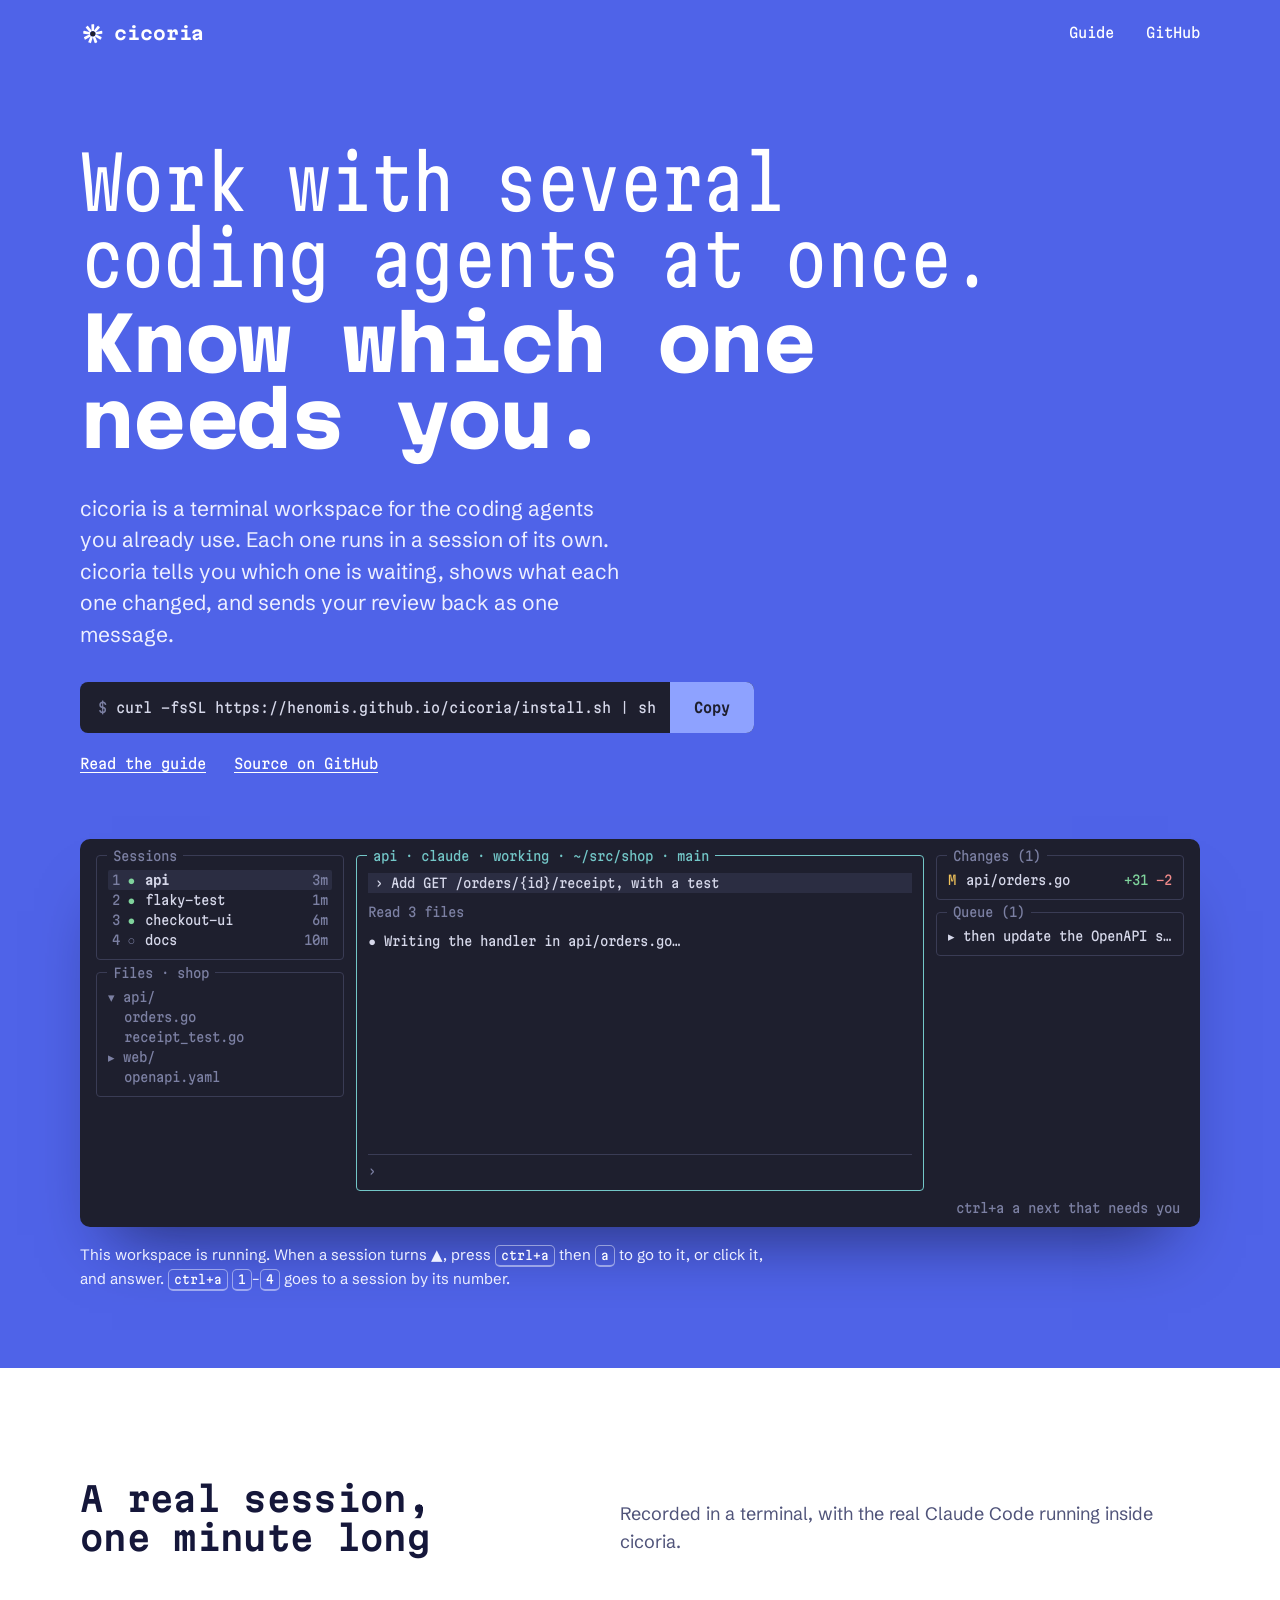
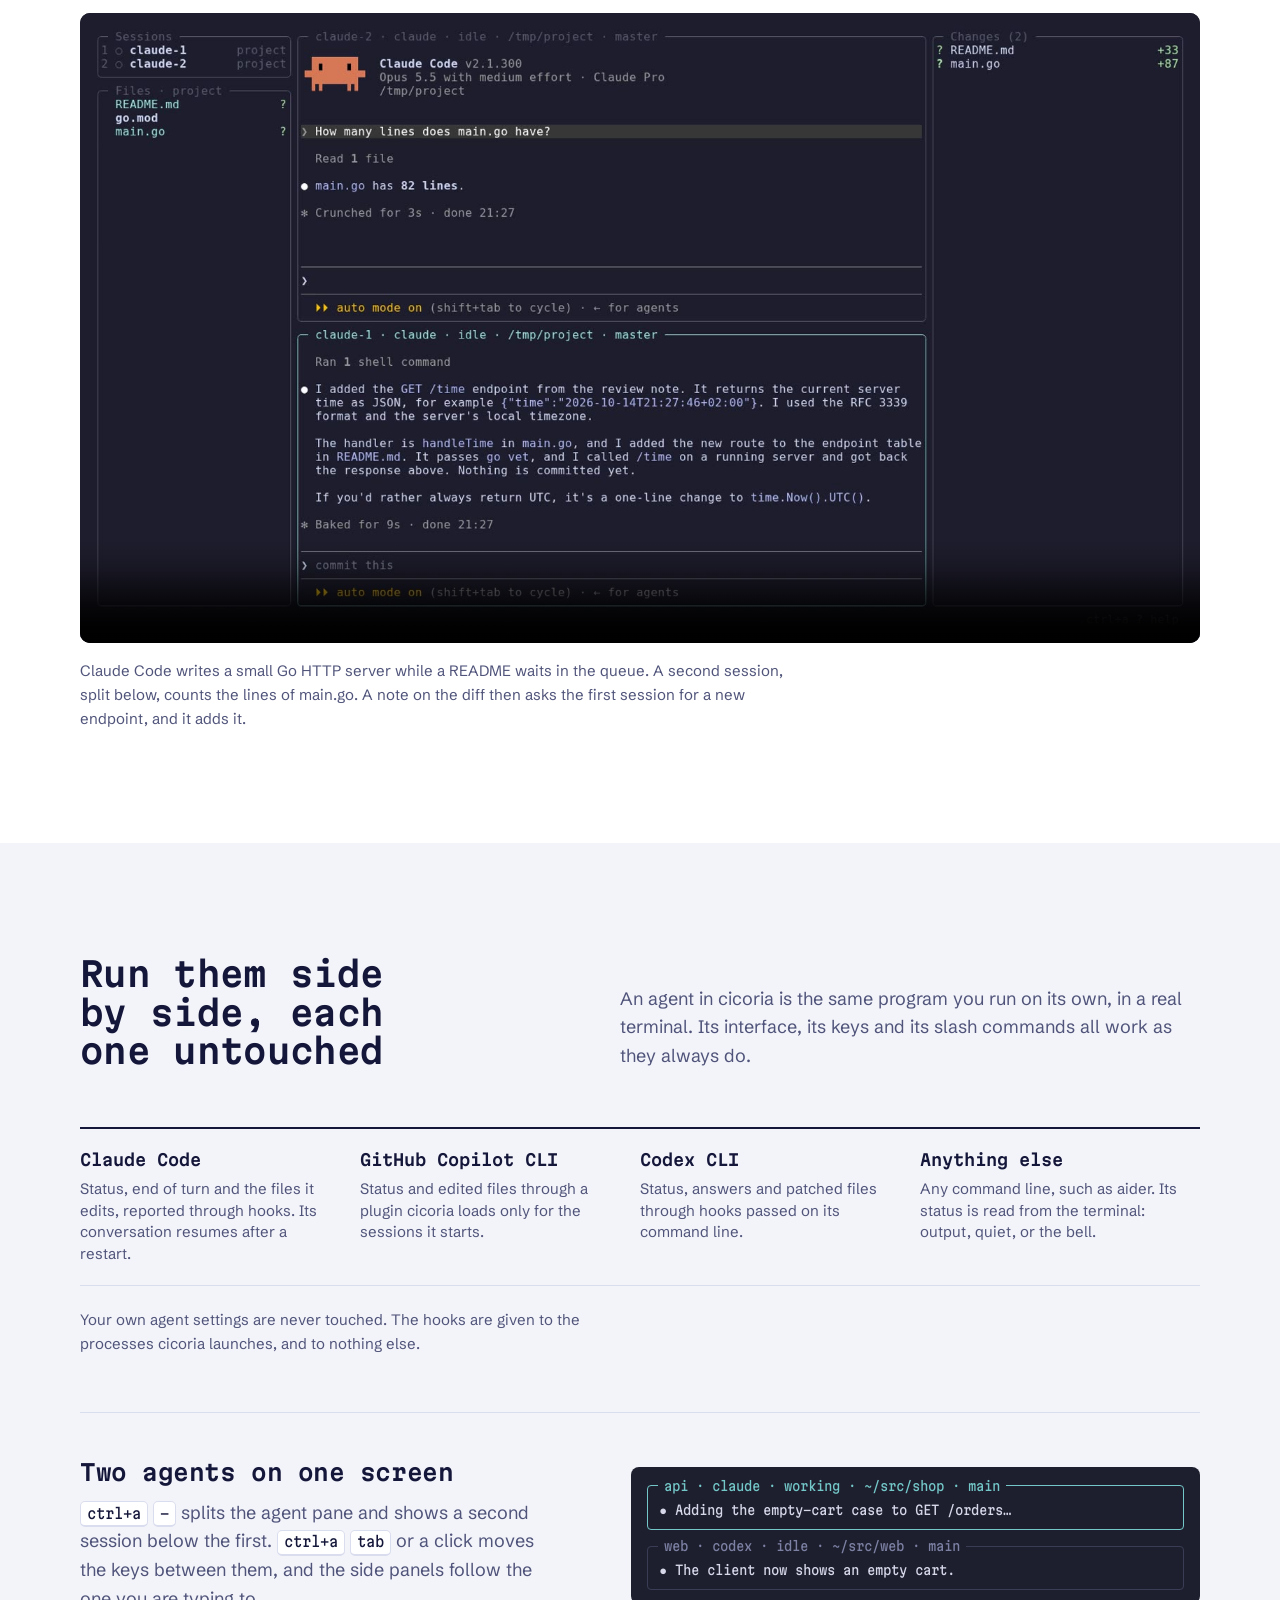
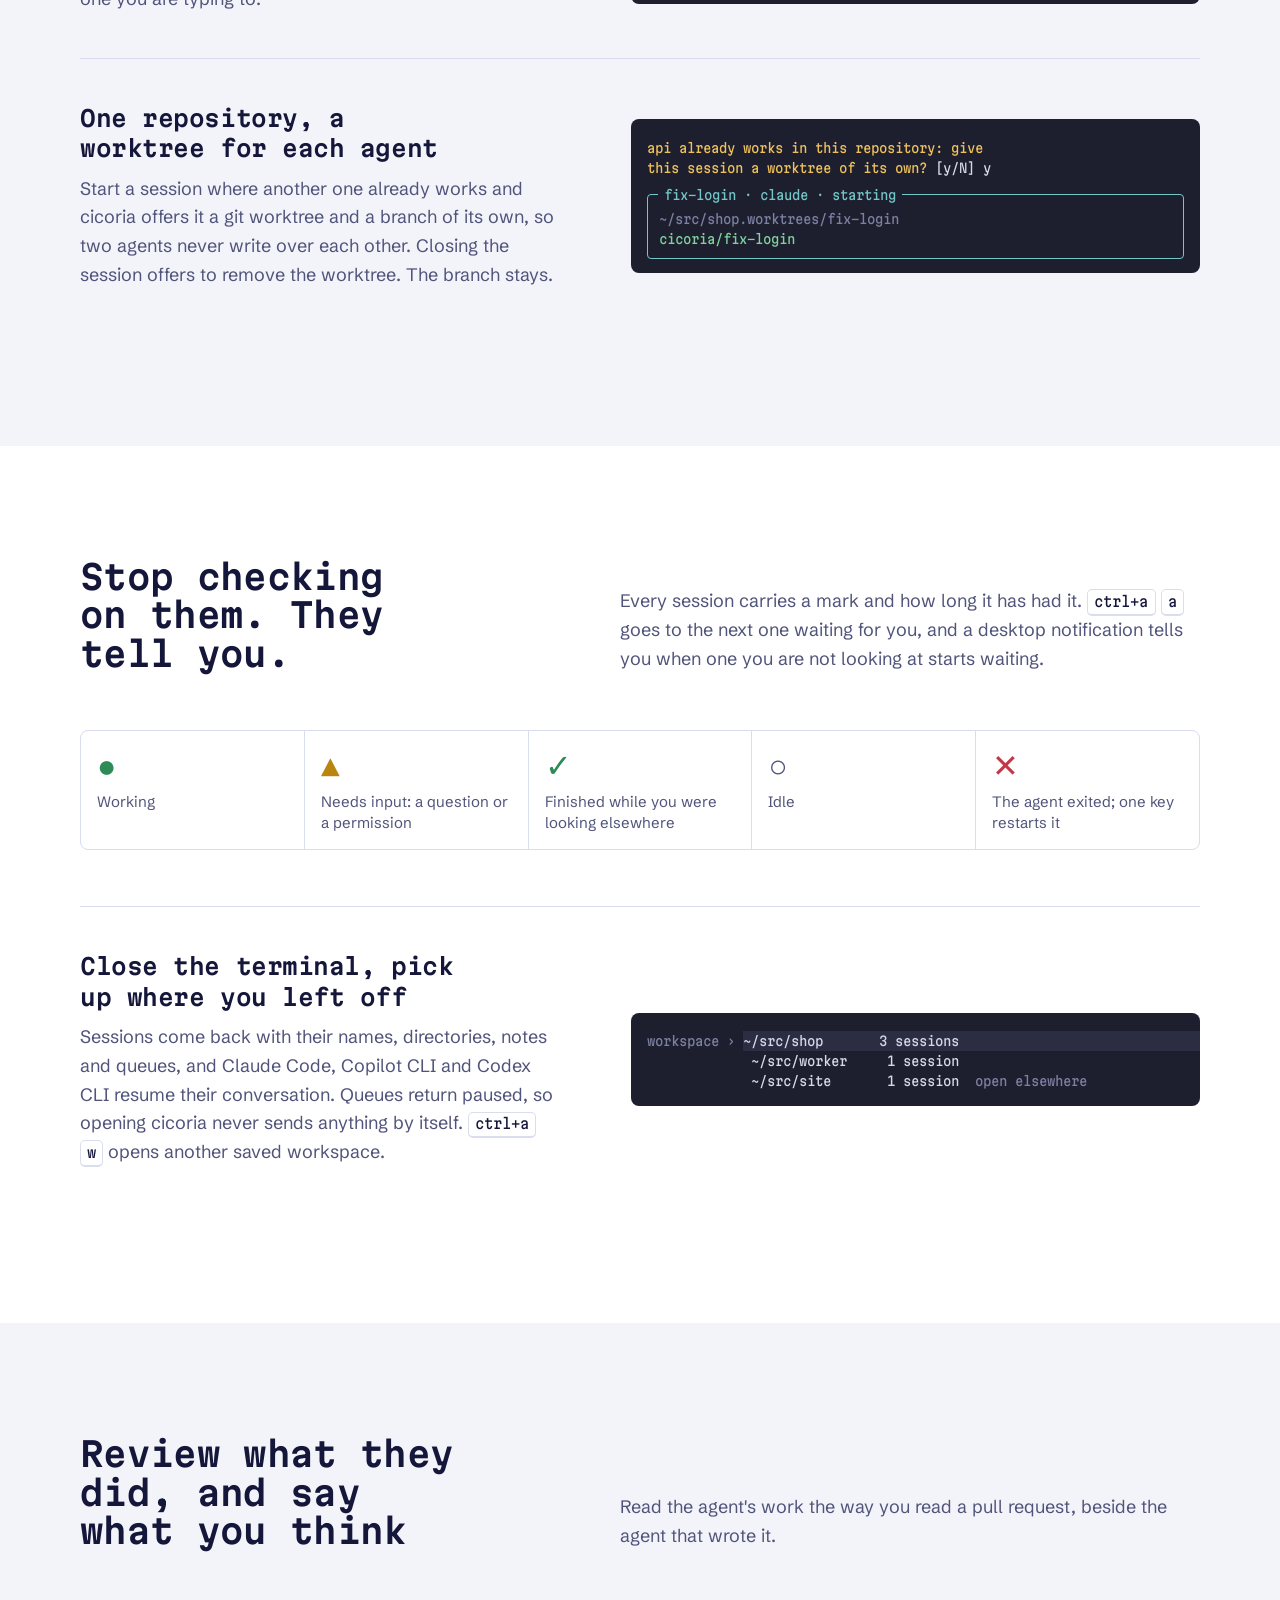
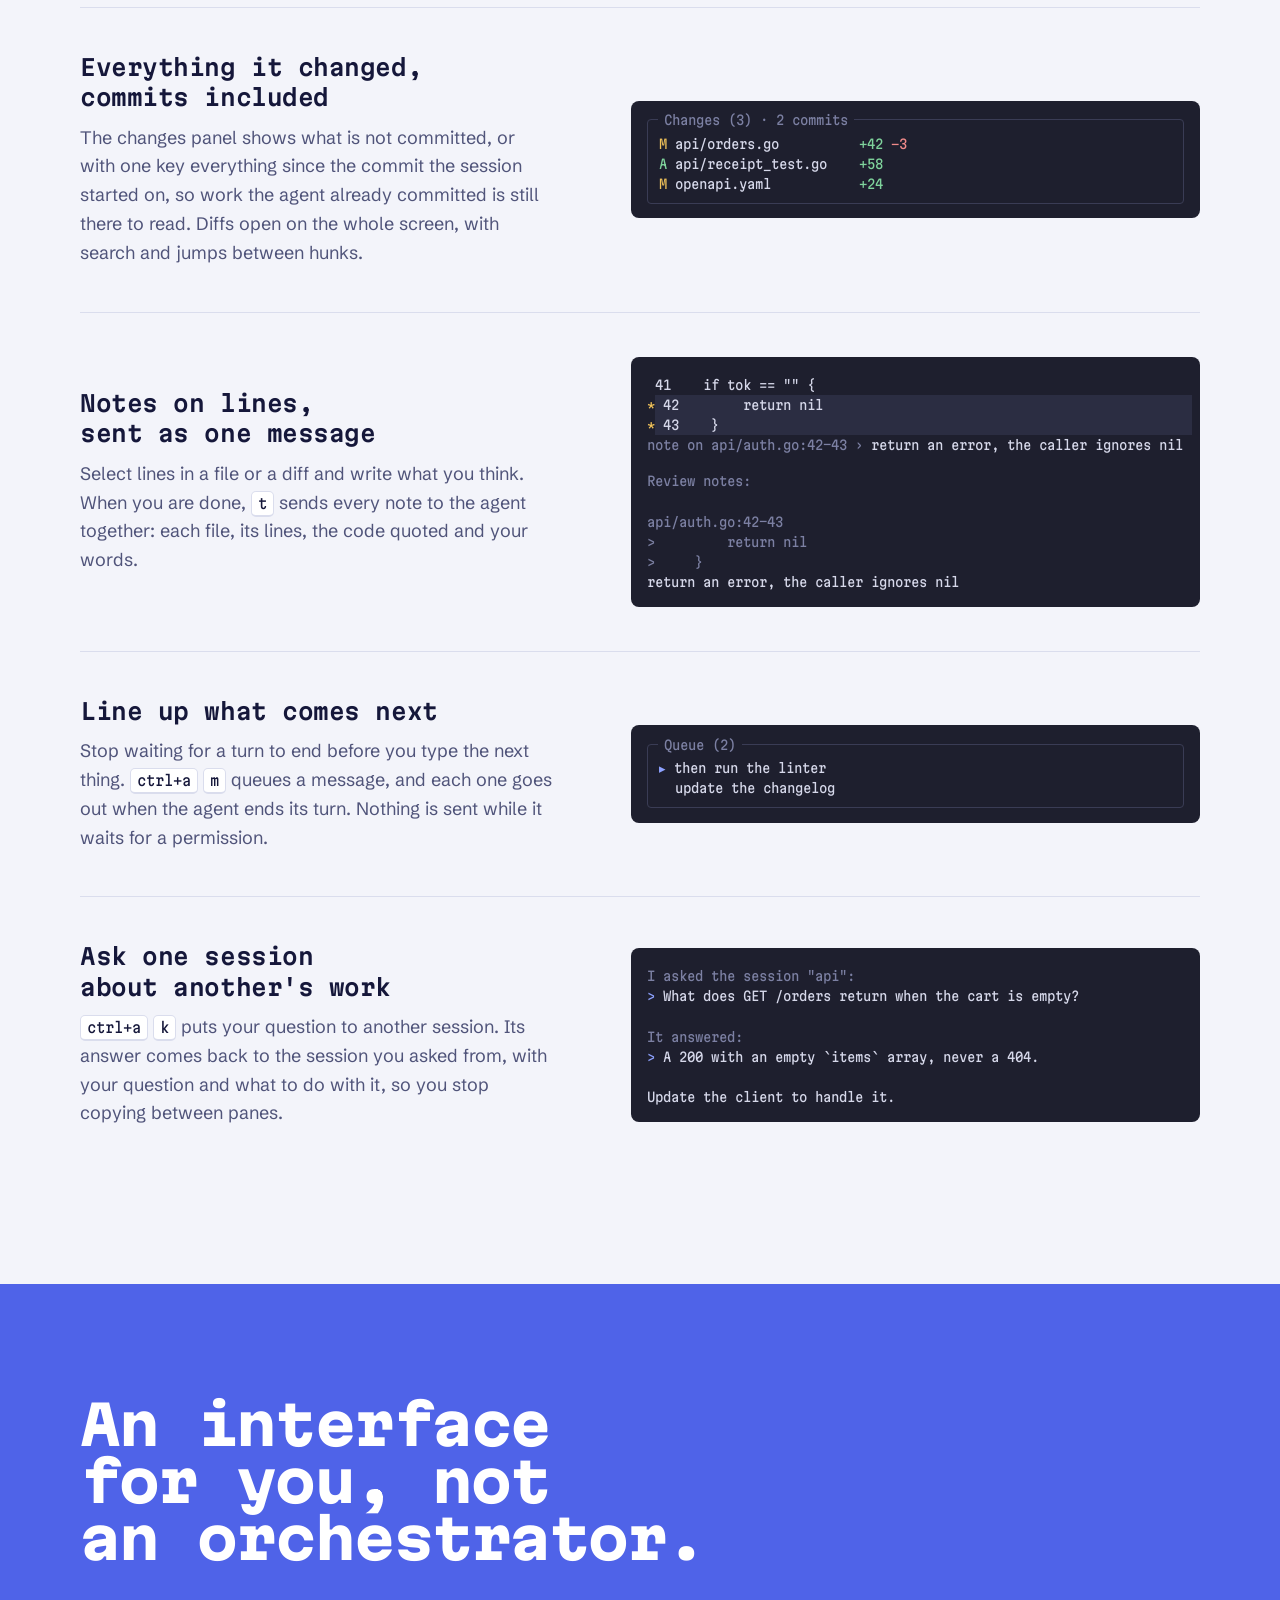
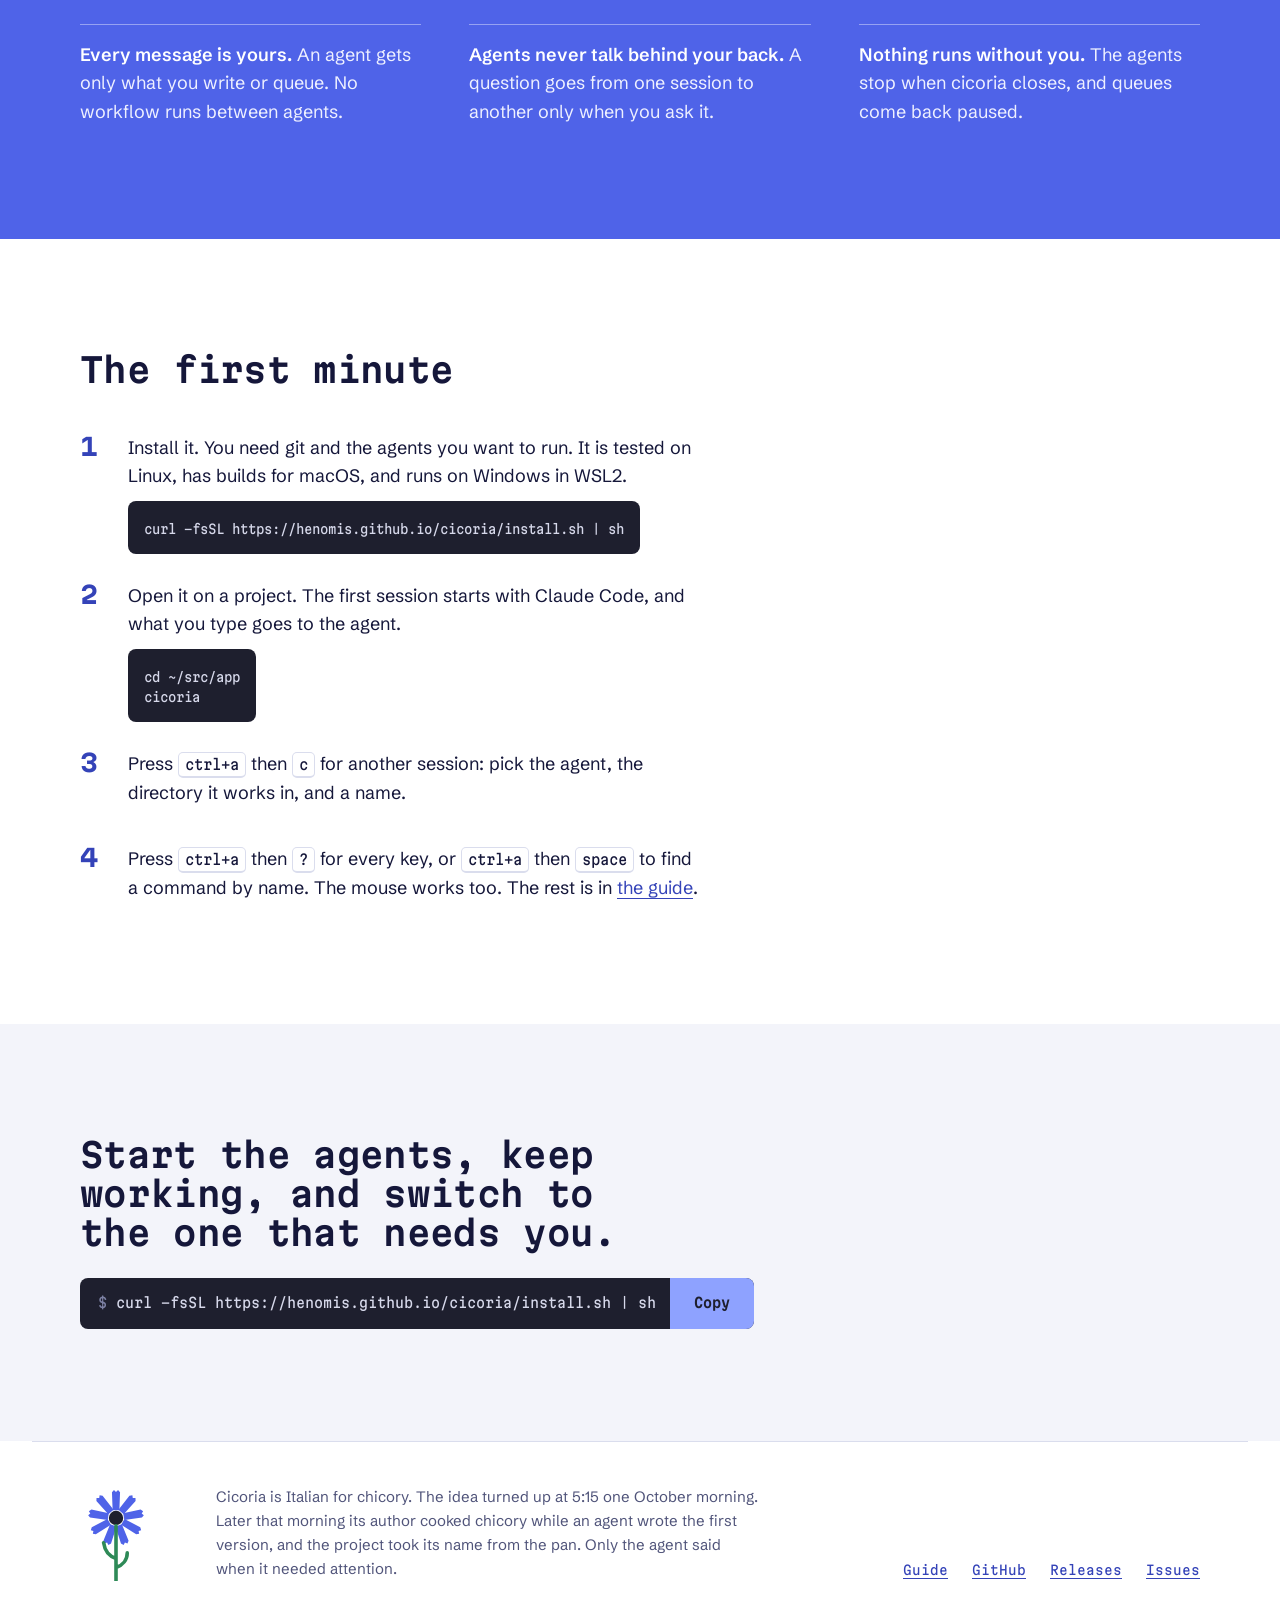
==== web/index.html @ f902eddb "Redesign the website The home page now opens with a workspace the visitor can drive: sessions change" ====
<!doctype html>
<html lang="en">
<head>
<meta charset="utf-8">
<meta name="viewport" content="width=device-width, initial-scale=1">
<title>cicoria: several coding agents, one terminal</title>
<meta name="description" content="Run Claude Code, Copilot CLI, Codex CLI or any agent side by side in your terminal. See which one needs you, review what each one changed, and send your notes back.">
<meta property="og:title" content="cicoria: several coding agents, one terminal">
<meta property="og:description" content="Run several coding agents side by side in your terminal. See which one needs you, review what each one changed, and send your notes back.">
<meta property="og:type" content="website">
<meta property="og:image" content="https://henomis.github.io/cicoria/demo.jpg">
<meta name="theme-color" content="#4f63e8">
<link rel="icon" href="data:image/svg+xml,%3Csvg xmlns='http://www.w3.org/2000/svg' viewBox='0 0 32 32'%3E%3Crect width='32' height='32' rx='8' fill='%234f63e8'/%3E%3Cg fill='%23fff'%3E%3Cpath id='p' d='M14.5 12.5 14.2 4.6 15.1 3.6 16 4.4 16.9 3.6 17.8 4.6 17.5 12.5z'/%3E%3Cuse href='%23p' transform='rotate(40 16 16)'/%3E%3Cuse href='%23p' transform='rotate(80 16 16)'/%3E%3Cuse href='%23p' transform='rotate(120 16 16)'/%3E%3Cuse href='%23p' transform='rotate(160 16 16)'/%3E%3Cuse href='%23p' transform='rotate(200 16 16)'/%3E%3Cuse href='%23p' transform='rotate(240 16 16)'/%3E%3Cuse href='%23p' transform='rotate(280 16 16)'/%3E%3Cuse href='%23p' transform='rotate(320 16 16)'/%3E%3C/g%3E%3Ccircle cx='16' cy='16' r='3.2' fill='%231e1f2e'/%3E%3C/svg%3E">
<link rel="preconnect" href="https://fonts.googleapis.com">
<link rel="preconnect" href="https://fonts.gstatic.com" crossorigin>
<link href="https://fonts.googleapis.com/css2?family=Martian+Mono:wdth,wght@75..112.5,300..800&family=Schibsted+Grotesk:ital,wght@0,400..700;1,400..700&display=swap" rel="stylesheet">
<link rel="stylesheet" href="site.css">
</head>
<body>
<svg width="0" height="0" style="position:absolute" aria-hidden="true">
  <symbol id="flower" viewBox="0 0 32 32">
    <g fill="currentColor">
      <path id="petal" d="M14.5 12.5 14.2 4.6 15.1 3.6 16 4.4 16.9 3.6 17.8 4.6 17.5 12.5z"/>
      <use href="#petal" transform="rotate(40 16 16)"/><use href="#petal" transform="rotate(80 16 16)"/>
      <use href="#petal" transform="rotate(120 16 16)"/><use href="#petal" transform="rotate(160 16 16)"/>
      <use href="#petal" transform="rotate(200 16 16)"/><use href="#petal" transform="rotate(240 16 16)"/>
      <use href="#petal" transform="rotate(280 16 16)"/><use href="#petal" transform="rotate(320 16 16)"/>
    </g>
    <circle cx="16" cy="16" r="3.2" fill="#1e1f2e"/>
  </symbol>
</svg>
<a class="skip" href="#main">Skip to the content</a>

<header class="hero">
  <div class="wrap">
    <nav class="bar" aria-label="Site">
      <a class="mark" href="./" aria-current="page"><svg aria-hidden="true"><use href="#flower"/></svg>cicoria</a>
      <a href="docs.html">Guide</a>
      <a href="https://github.com/henomis/cicoria">GitHub</a>
    </nav>

    <h1><span class="squeeze">Work with several coding agents at once.</span> <span class="spread">Know which one needs you.</span></h1>
    <p class="lede">cicoria is a terminal workspace for the coding agents you already use. Each one runs in a session of its own. cicoria tells you which one is waiting, shows what each one changed, and sends your review back as one message.</p>

    <div class="install">
      <code id="install">curl -fsSL https://henomis.github.io/cicoria/install.sh | sh</code>
      <button type="button" data-copy="install">Copy</button>
    </div>
    <p class="links"><a href="docs.html">Read the guide</a><a href="https://github.com/henomis/cicoria">Source on GitHub</a></p>

    <div class="live">
      <div class="ws" id="ws" tabindex="0" role="group" aria-label="A cicoria workspace you can try: four sessions at work">
        <div class="ws-grid">
          <div class="ws-col ws-left">
            <div class="tp"><span class="tp-t">Sessions</span><ul class="ws-sessions"></ul></div>
            <div class="tp"><span class="tp-t ws-tree">Files</span><pre class="s-idle">▾ api/
  orders.go
  receipt_test.go
▸ web/
  openapi.yaml</pre></div>
          </div>
          <div class="tp lit ws-pane"><span class="tp-t">session</span><div class="ws-out" aria-live="polite"></div><div class="ws-prompt">›</div></div>
          <div class="ws-col ws-right">
            <div class="tp ws-changes"><span class="tp-t">Changes</span><ul class="ws-files"></ul></div>
            <div class="tp"><span class="tp-t ws-queue-t">Queue</span><ul class="ws-files ws-queue"></ul></div>
          </div>
        </div>
        <div class="ws-status"><span class="need" role="status"></span><span class="keys">ctrl+a a  next that needs you</span></div>
      </div>
      <p class="ws-hint">This workspace is running. When a session turns ▲, press <kbd>ctrl+a</kbd> then <kbd>a</kbd> to go to it, or click it, and answer. <kbd>ctrl+a</kbd> <kbd>1</kbd>–<kbd>4</kbd> goes to a session by its number.</p>
    </div>
  </div>
</header>

<main id="main">
  <section class="band">
    <div class="wrap">
      <div class="intro">
        <h2>A real session, one minute long</h2>
        <p>Recorded in a terminal, with the real Claude Code running inside cicoria.</p>
      </div>
      <figure class="recording" style="margin:0">
        <video src="demo.mp4" poster="demo.jpg" width="1600" height="900" muted loop playsinline controls preload="metadata" aria-label="A recorded cicoria session"></video>
        <figcaption>Claude Code writes a small Go HTTP server while a README waits in the queue. A second session, split below, counts the lines of main.go. A note on the diff then asks the first session for a new endpoint, and it adds it.</figcaption>
      </figure>
    </div>
  </section>

  <section class="band band-shade" aria-labelledby="run">
    <div class="wrap">
      <div class="intro">
        <h2 id="run">Run them side by side, each one untouched</h2>
        <p>An agent in cicoria is the same program you run on its own, in a real terminal. Its interface, its keys and its slash commands all work as they always do.</p>
      </div>

      <ul class="agents">
        <li><b>Claude Code</b><span>Status, end of turn and the files it edits, reported through hooks. Its conversation resumes after a restart.</span></li>
        <li><b>GitHub Copilot CLI</b><span>Status and edited files through a plugin cicoria loads only for the sessions it starts.</span></li>
        <li><b>Codex CLI</b><span>Status, answers and patched files through hooks passed on its command line.</span></li>
        <li><b>Anything else</b><span>Any command line, such as aider. Its status is read from the terminal: output, quiet, or the bell.</span></li>
      </ul>
      <p style="color:var(--soft);margin-top:1.4rem;font-size:0.9375rem">Your own agent settings are never touched. The hooks are given to the processes cicoria launches, and to nothing else.</p>

      <div class="ability" style="margin-top:clamp(2rem,5vw,3.5rem)">
        <div>
          <h3>Two agents on one screen</h3>
          <p><kbd>ctrl+a</kbd> <kbd>-</kbd> splits the agent pane and shows a second session below the first. <kbd>ctrl+a</kbd> <kbd>tab</kbd> or a click moves the keys between them, and the side panels follow the one you are typing to.</p>
        </div>
        <div class="term">
          <div class="tp lit"><span class="tp-t">api · claude · working · ~/src/shop · main</span><pre>● Adding the empty-cart case to GET /orders…</pre></div>
          <div class="tp"><span class="tp-t">web · codex · idle · ~/src/web · main</span><pre>● The client now shows an empty cart.</pre></div>
        </div>
      </div>

      <div class="ability">
        <div>
          <h3>One repository, a worktree for each agent</h3>
          <p>Start a session where another one already works and cicoria offers it a git worktree and a branch of its own, so two agents never write over each other. Closing the session offers to remove the worktree. The branch stays.</p>
        </div>
        <div class="term">
          <pre><span class="w">api already works in this repository: give
this session a worktree of its own?</span> [y/N] y</pre>
          <div class="tp lit"><span class="tp-t">fix-login · claude · starting</span><pre><span class="d">~/src/shop.worktrees/fix-login</span>
<span class="g">cicoria/fix-login</span></pre></div>
        </div>
      </div>
    </div>
  </section>

  <section class="band" aria-labelledby="watch">
    <div class="wrap">
      <div class="intro">
        <h2 id="watch">Stop checking on them. They tell you.</h2>
        <p>Every session carries a mark and how long it has had it. <kbd>ctrl+a</kbd> <kbd>a</kbd> goes to the next one waiting for you, and a desktop notification tells you when one you are not looking at starts waiting.</p>
      </div>
      <dl class="marks">
        <div><dt class="mk-working">●</dt><dd>Working</dd></div>
        <div><dt class="mk-input">▲</dt><dd>Needs input: a question or a permission</dd></div>
        <div><dt class="mk-done">✓</dt><dd>Finished while you were looking elsewhere</dd></div>
        <div><dt class="mk-idle">○</dt><dd>Idle</dd></div>
        <div><dt class="mk-exit">✕</dt><dd>The agent exited; one key restarts it</dd></div>
      </dl>

      <div class="ability" style="margin-top:clamp(2rem,5vw,3.5rem)">
        <div>
          <h3>Close the terminal, pick up where you left off</h3>
          <p>Sessions come back with their names, directories, notes and queues, and Claude Code, Copilot CLI and Codex CLI resume their conversation. Queues return paused, so opening cicoria never sends anything by itself. <kbd>ctrl+a</kbd> <kbd>w</kbd> opens another saved workspace.</p>
        </div>
        <div class="term">
          <pre><span class="d">workspace ›</span> <span class="hl">~/src/shop       3 sessions</span>
             ~/src/worker     1 session
             ~/src/site       1 session  <span class="d">open elsewhere</span></pre>
        </div>
      </div>
    </div>
  </section>

  <section class="band band-shade" aria-labelledby="steer">
    <div class="wrap">
      <div class="intro">
        <h2 id="steer">Review what they did, and say what you think</h2>
        <p>Read the agent's work the way you read a pull request, beside the agent that wrote it.</p>
      </div>

      <div class="ability">
        <div>
          <h3>Everything it changed, commits included</h3>
          <p>The changes panel shows what is not committed, or with one key everything since the commit the session started on, so work the agent already committed is still there to read. Diffs open on the whole screen, with search and jumps between hunks.</p>
        </div>
        <div class="term">
          <div class="tp"><span class="tp-t">Changes (3) · 2 commits</span><pre><span class="w">M</span> api/orders.go          <span class="g">+42</span> <span class="r">-3</span>
<span class="g">A</span> api/receipt_test.go    <span class="g">+58</span>
<span class="w">M</span> openapi.yaml           <span class="g">+24</span></pre></div>
        </div>
      </div>

      <div class="ability">
        <div>
          <h3>Notes on lines, sent as one message</h3>
          <p>Select lines in a file or a diff and write what you think. When you are done, <kbd>t</kbd> sends every note to the agent together: each file, its lines, the code quoted and your words.</p>
        </div>
        <div class="term">
          <pre> 41    if tok == "" {
<span class="w">*</span><span class="hl"> 42        return nil</span>
<span class="w">*</span><span class="hl"> 43    }</span>
<span class="d">note on api/auth.go:42-43 ›</span> return an error, the caller ignores nil</pre>
          <pre><span class="d">Review notes:

api/auth.go:42-43
&gt;         return nil
&gt;     }</span>
return an error, the caller ignores nil</pre>
        </div>
      </div>

      <div class="ability">
        <div>
          <h3>Line up what comes next</h3>
          <p>Stop waiting for a turn to end before you type the next thing. <kbd>ctrl+a</kbd> <kbd>m</kbd> queues a message, and each one goes out when the agent ends its turn. Nothing is sent while it waits for a permission.</p>
        </div>
        <div class="term">
          <div class="tp"><span class="tp-t">Queue (2)</span><pre><span class="b">▸</span> then run the linter
  update the changelog</pre></div>
        </div>
      </div>

      <div class="ability">
        <div>
          <h3>Ask one session about another's work</h3>
          <p><kbd>ctrl+a</kbd> <kbd>k</kbd> puts your question to another session. Its answer comes back to the session you asked from, with your question and what to do with it, so you stop copying between panes.</p>
        </div>
        <div class="term">
          <pre><span class="d">I asked the session "api":</span>
<span class="b">&gt;</span> What does GET /orders return when the cart is empty?

<span class="d">It answered:</span>
<span class="b">&gt;</span> A 200 with an empty `items` array, never a 404.

Update the client to handle it.</pre>
        </div>
      </div>
    </div>
  </section>

  <section class="band principle" aria-labelledby="principle">
    <div class="wrap">
      <h2 id="principle">An interface for you, not an orchestrator.</h2>
      <div class="facts">
        <p><b>Every message is yours.</b> An agent gets only what you write or queue. No workflow runs between agents.</p>
        <p><b>Agents never talk behind your back.</b> A question goes from one session to another only when you ask it.</p>
        <p><b>Nothing runs without you.</b> The agents stop when cicoria closes, and queues come back paused.</p>
      </div>
    </div>
  </section>

  <section class="band" aria-labelledby="start">
    <div class="wrap">
      <h2 id="start" style="margin-bottom:clamp(1.75rem,4vw,2.75rem)">The first minute</h2>
      <ol class="steps">
        <li><div>
          <p>Install it. You need git and the agents you want to run. It is tested on Linux, has builds for macOS, and runs on Windows in WSL2.</p>
          <div class="term"><pre>curl -fsSL https://henomis.github.io/cicoria/install.sh | sh</pre></div>
        </div></li>
        <li><div>
          <p>Open it on a project. The first session starts with Claude Code, and what you type goes to the agent.</p>
          <div class="term"><pre>cd ~/src/app
cicoria</pre></div>
        </div></li>
        <li><div><p>Press <kbd>ctrl+a</kbd> then <kbd>c</kbd> for another session: pick the agent, the directory it works in, and a name.</p></div></li>
        <li><div><p>Press <kbd>ctrl+a</kbd> then <kbd>?</kbd> for every key, or <kbd>ctrl+a</kbd> then <kbd>space</kbd> to find a command by name. The mouse works too. The rest is in <a href="docs.html">the guide</a>.</p></div></li>
      </ol>
    </div>
  </section>

  <section class="band band-shade closing">
    <div class="wrap">
      <h2>Start the agents, keep working, and switch to the one that needs you.</h2>
      <div class="install">
        <code id="install-again">curl -fsSL https://henomis.github.io/cicoria/install.sh | sh</code>
        <button type="button" data-copy="install-again">Copy</button>
      </div>
    </div>
  </section>
</main>

<footer class="wrap foot">
  <svg aria-hidden="true" viewBox="0 0 32 44" style="color:var(--petal)"><use href="#flower" width="32" height="32"/><path d="M16 19.5V44M16 34c-3-1-5-3.5-5.5-7M16 38c3-1 5-3.5 5-6.5" fill="none" stroke="var(--leaf)" stroke-width="1.6" stroke-linecap="round"/></svg>
  <p>Cicoria is Italian for chicory. The idea turned up at 5:15 one October morning. Later that morning its author cooked chicory while an agent wrote the first version, and the project took its name from the pan. Only the agent said when it needed attention.</p>
  <nav aria-label="Footer"><a href="docs.html">Guide</a><a href="https://github.com/henomis/cicoria">GitHub</a><a href="https://github.com/henomis/cicoria/releases">Releases</a><a href="https://github.com/henomis/cicoria/issues">Issues</a></nav>
</footer>

<script src="workspace.js"></script>
<script>
  for (const button of document.querySelectorAll("[data-copy]")) {
    button.addEventListener("click", async () => {
      const code = document.getElementById(button.dataset.copy);
      try {
        await navigator.clipboard.writeText(code.textContent);
        button.textContent = "Copied";
      } catch {
        getSelection().selectAllChildren(code);
        button.textContent = "Selected";
      }
      setTimeout(() => (button.textContent = "Copy"), 1600);
    });
  }
</script>
</body>
</html>
---- web/site.css ----
/* cicoria: a chicory flower is the colour of the page, the terminal is the one of the app. */
:root {
  --petal: #4f63e8;       /* the flower: the hero field */
  --petal-ink: #3443b8;   /* links on the page */
  --petal-pale: #e7eafd;
  --ink: #15173a;
  --soft: #50547a;
  --page: #ffffff;
  --shade: #f3f4fa;
  --line: #dadded;
  --leaf: #2e8a57;
  --pollen: #b9850f;
  --on-petal: #ffffff;
  --on-petal-soft: #eef0ff;
  --night: #1e1f2e;       /* the terminal, as the app draws it */
  --t-line: #3a3c55;
  --term: #d6d8ea;
  --t-dim: #7c80a3;
  --t-blue: #8ea2ff;
  --t-green: #7fd39c;
  --t-amber: #f0c25a;
  --t-red: #f08a8a;
  --t-hi: #2b2d42;
  --display: "Martian Mono", ui-monospace, Menlo, Consolas, monospace;
  --body: "Schibsted Grotesk", system-ui, sans-serif;
  --measure: 36rem;
  --gutter: clamp(1rem, 4vw, 3rem);
  color-scheme: light;
}
@media (prefers-color-scheme: dark) {
  :root:not([data-theme="light"]) {
    --petal: #3b4dcc; --petal-ink: #a7b4ff; --petal-pale: #22264d;
    --ink: #e7e9f8; --soft: #a8acd0; --page: #13142a; --shade: #1a1c36; --line: #2d3055;
    --leaf: #7fd39c; --pollen: #f0c25a; --on-petal-soft: #d3d8ff; --night: #0f1020; --t-line: #2f3150;
    color-scheme: dark;
  }
}
:root[data-theme="dark"] {
  --petal: #3b4dcc; --petal-ink: #a7b4ff; --petal-pale: #22264d;
  --ink: #e7e9f8; --soft: #a8acd0; --page: #13142a; --shade: #1a1c36; --line: #2d3055;
  --leaf: #7fd39c; --pollen: #f0c25a; --on-petal-soft: #d3d8ff; --night: #0f1020; --t-line: #2f3150;
  color-scheme: dark;
}

*, *::before, *::after { box-sizing: border-box; }
html { -webkit-text-size-adjust: 100%; text-size-adjust: 100%; scroll-behavior: smooth; scroll-padding-top: 1.5rem; }
@media (prefers-reduced-motion: reduce) { html { scroll-behavior: auto; } }
body { margin: 0; background: var(--page); color: var(--ink); font: 400 1.125rem/1.6 var(--body); }
a { color: var(--petal-ink); text-underline-offset: 0.2em; text-decoration-thickness: 1px; }
a:hover { text-decoration-thickness: 2px; }
:focus-visible { outline: 2px solid var(--petal-ink); outline-offset: 3px; border-radius: 3px; }
::selection { background: var(--petal); color: #fff; }
img, video { max-width: 100%; }

h1, h2, h3 { font-family: var(--display); margin: 0; text-wrap: balance; letter-spacing: -0.02em; }
h2 { font-size: clamp(1.4rem, 1rem + 1.6vw, 2.1rem); font-weight: 600; line-height: 1.15; font-stretch: 100%; }
h3 { font-size: 1.0625rem; font-weight: 600; line-height: 1.35; font-stretch: 92%; }
p { margin: 0 0 1em; max-width: var(--measure); }
code, kbd, pre, samp { font-family: var(--display); font-stretch: 87.5%; font-size: 0.8em; }
kbd {
  display: inline-block; padding: 0.05em 0.42em; border: 1px solid var(--line); border-bottom-width: 2px;
  border-radius: 5px; background: var(--page); color: var(--ink); white-space: nowrap; line-height: 1.5;
}
p code, li code, td code { background: var(--shade); border-radius: 4px; padding: 0.1em 0.32em; }

.wrap { max-width: 76rem; margin: 0 auto; padding-inline: var(--gutter); }
.skip { position: absolute; left: -999px; }
.skip:focus { left: 1rem; top: 1rem; z-index: 9; background: var(--page); padding: 0.5rem 1rem; }

/* Top bar, drawn on the petal on both pages. */
.bar { display: flex; align-items: center; gap: clamp(1rem, 3vw, 2rem); padding-block: 1.25rem; font-family: var(--display); font-stretch: 92%; font-size: 0.875rem; }
.bar a { color: var(--on-petal); text-decoration: none; }
.bar a:hover, .bar a[aria-current="page"]:not(.mark) { text-decoration: underline; text-underline-offset: 0.35em; }
.bar .mark { margin-right: auto; display: inline-flex; align-items: center; gap: 0.55rem; font-size: 1.0625rem; font-weight: 700; font-stretch: 112.5%; letter-spacing: -0.01em; }
.bar .mark svg { width: 1.6rem; height: 1.6rem; }

/* Hero: the flower's own colour, the headline set from narrow to wide. */
.hero { background: var(--petal); color: var(--on-petal); padding-bottom: clamp(2.5rem, 6vw, 5rem); }
.hero h1 { font-size: clamp(2rem, 0.9rem + 4.6vw, 4.6rem); line-height: 1.04; letter-spacing: -0.035em; margin-top: clamp(2rem, 6vw, 5rem); max-width: 15em; }
.hero h1 span { display: block; }
.hero .squeeze { font-weight: 300; font-stretch: 75%; }
.hero .spread { font-weight: 800; font-stretch: 112.5%; margin-top: 0.12em; }
.hero .lede { font-size: clamp(1.125rem, 1rem + 0.4vw, 1.3125rem); line-height: 1.5; color: var(--on-petal-soft); margin: clamp(1.5rem, 3vw, 2.2rem) 0 2rem; max-width: 34rem; }
.hero .links { display: flex; flex-wrap: wrap; gap: 0.5rem 1.75rem; font-family: var(--display); font-stretch: 92%; font-size: 0.875rem; margin: 1.2rem 0 0; }
.hero .links a { color: var(--on-petal); }

.install { display: flex; align-items: stretch; width: fit-content; max-width: 100%; border-radius: 8px; background: var(--night); color: var(--term); font-family: var(--display); font-stretch: 87.5%; font-size: 0.875rem; }
.install code { font-size: inherit; padding: 0.9rem 0.9rem 0.9rem 1.1rem; overflow-x: auto; white-space: nowrap; }
.install code::before { content: "$ "; color: var(--t-dim); }
.install button {
  font: inherit; font-weight: 600; cursor: pointer; border: 0; border-radius: 0 8px 8px 0; min-width: 6em;
  padding: 0 1.1rem; background: var(--t-blue); color: var(--night);
}
.install button:hover { background: var(--term); }
.install button:focus-visible { outline: 2px solid var(--term); outline-offset: -5px; }

/* The playable workspace. */
.live { margin-top: clamp(2.5rem, 6vw, 4rem); }
.ws {
  background: var(--night); color: var(--term); border-radius: 10px; padding: 1rem 1rem 0.55rem;
  font-family: var(--display); font-stretch: 87.5%; font-size: clamp(0.72rem, 0.66rem + 0.2vw, 0.8125rem); line-height: 1.55;
  box-shadow: 0 2.5rem 4rem -2rem rgb(12 14 40 / 0.6);
}
.ws:focus-visible { outline: 3px solid #fff; outline-offset: 4px; }
.ws-grid { display: grid; grid-template-columns: 15.5rem minmax(0, 1fr) 15.5rem; gap: 0.75rem; min-height: 21rem; }
.ws-col { display: grid; gap: 0.75rem; align-content: start; }
.tp { position: relative; border: 1px solid var(--t-line); border-radius: 4px; padding: 0.85rem 0.7rem 0.55rem; min-width: 0; }
.tp.lit { border-color: #73c7c8; }
.tp-t { position: absolute; top: -0.78em; left: 0.6rem; padding: 0 0.4rem; background: var(--night); color: var(--t-dim); white-space: nowrap; max-width: calc(100% - 1.2rem); overflow: hidden; text-overflow: ellipsis; }
.tp.lit > .tp-t { color: #73c7c8; }
.tp pre { margin: 0; font-size: inherit; font-stretch: inherit; white-space: pre-wrap; }
.ws-sessions { list-style: none; margin: 0; padding: 0; }
.ws-sessions button {
  all: unset; box-sizing: border-box; display: grid; grid-template-columns: 1.3ch 1.6ch minmax(0, 1fr) auto; gap: 0 0.6ch;
  width: 100%; padding: 0 0.25rem; border-radius: 2px; cursor: pointer; color: var(--term);
}
.ws-sessions button:hover { background: var(--t-hi); }
.ws-sessions button:focus-visible { outline: 1px solid var(--t-blue); }
.ws-sessions [aria-current="true"] { background: var(--t-hi); font-weight: 600; }
.ws-sessions .n, .ws-sessions .age { color: var(--t-dim); font-weight: 400; }
.ws-sessions .nm { overflow: hidden; text-overflow: ellipsis; white-space: nowrap; }
.s-working { color: var(--t-green); } .s-input { color: var(--t-amber); } .s-done { color: var(--t-green); }
.s-idle { color: var(--t-dim); } .s-exit { color: var(--t-red); }
.ws-pane { display: flex; flex-direction: column; }
.ws-out { flex: 1; display: grid; align-content: start; gap: 0.55rem; padding-top: 0.2rem; }
.ws-out p { margin: 0; max-width: none; }
.ws-out .you { color: var(--term); background: var(--t-hi); padding: 0 0.4rem; }
.ws-out .dim { color: var(--t-dim); }
.ws-out .ask { color: var(--t-amber); }
.ws-choices { display: flex; flex-wrap: wrap; gap: 0.4rem 0.6rem; }
.ws-choices button {
  font: inherit; color: var(--term); background: transparent; border: 1px solid var(--t-line); border-radius: 3px;
  padding: 0.1rem 0.6rem; cursor: pointer;
}
.ws-choices button:hover, .ws-choices button:focus-visible { border-color: var(--t-amber); color: var(--t-amber); outline: 0; }
.ws-prompt { border-top: 1px solid var(--t-line); margin-top: 0.8rem; padding-top: 0.35rem; color: var(--t-dim); }
.ws-files { margin: 0; padding: 0; list-style: none; }
.ws-files li { display: grid; grid-template-columns: 1.6ch minmax(0, 1fr) auto; gap: 0.6ch; }
.ws-files .nm { overflow: hidden; text-overflow: ellipsis; white-space: nowrap; }
.ws-files .add { color: var(--t-green); } .ws-files .del { color: var(--t-red); }
.ws-files .M { color: var(--t-amber); } .ws-files .A { color: var(--t-green); } .ws-files .Q { color: var(--t-green); }
.ws-queue li { display: block; overflow: hidden; text-overflow: ellipsis; white-space: nowrap; }
.ws-status { display: flex; justify-content: space-between; gap: 1rem; min-height: 1.55em; padding: 0.45rem 0.25rem 0; color: var(--t-dim); }
.ws-status .need { color: var(--t-amber); }
.ws-status .keys { white-space: nowrap; }
.ws-hint { color: var(--on-petal-soft); font-size: 0.9375rem; margin: 1rem 0 0; max-width: 44rem; }
.ws-hint kbd { background: transparent; border-color: rgb(255 255 255 / 0.45); color: var(--on-petal); }
@media (prefers-reduced-motion: no-preference) {
  .ws-flash { animation: flash 0.9s ease-out 1; }
  @keyframes flash { from { background: rgb(240 194 90 / 0.28); } to { background: transparent; } }
}
@media (max-width: 64rem) { .ws-grid { grid-template-columns: 14rem minmax(0, 1fr); } .ws-right { display: none; } }
@media (max-width: 40rem) {
  .ws { padding: 0.9rem 0.6rem 0.5rem; }
  .ws-grid { grid-template-columns: minmax(0, 1fr); min-height: 0; }
  .ws-left .tp:not(:first-child) { display: none; }
  .ws-out { min-height: 13rem; }
  .ws-status .keys { display: none; }
}

/* Sections */
.band { padding-block: clamp(3.5rem, 9vw, 7rem); }
.band-shade { background: var(--shade); }
.intro { display: grid; grid-template-columns: minmax(0, 1fr) minmax(0, 1.25fr); gap: 1.5rem clamp(2rem, 6vw, 5rem); align-items: end; margin-bottom: clamp(2rem, 5vw, 3.5rem); }
.intro p { color: var(--soft); margin: 0; }
@media (max-width: 52rem) { .intro { grid-template-columns: minmax(0, 1fr); } }

.recording video { display: block; width: 100%; height: auto; border-radius: 10px; background: var(--night); }
.recording figcaption { color: var(--soft); font-size: 0.9375rem; margin-top: 1rem; max-width: 46rem; }

/* Abilities: what it does, next to the piece of the interface that shows it. */
.ability { display: grid; grid-template-columns: minmax(0, 1fr) minmax(0, 1.2fr); gap: 1.5rem clamp(2rem, 6vw, 5rem); align-items: center; padding-block: clamp(1.75rem, 4vw, 2.75rem); border-top: 1px solid var(--line); }
.ability:first-of-type { border-top: 0; padding-top: 0; }
.ability h3 { font-size: clamp(1.15rem, 1rem + 0.5vw, 1.4rem); font-stretch: 100%; margin-bottom: 0.7rem; }
.ability p { color: var(--soft); }
.ability p:last-child { margin-bottom: 0; }
@media (max-width: 52rem) { .ability { grid-template-columns: minmax(0, 1fr); } }

.term { background: var(--night); color: var(--term); border-radius: 8px; padding: 1.15rem 1rem 0.9rem; font-family: var(--display); font-stretch: 87.5%; font-size: 0.8125rem; line-height: 1.55; display: grid; gap: 1rem; overflow-x: auto; }
.term pre { margin: 0; font-size: inherit; font-stretch: inherit; }
.term .d { color: var(--t-dim); } .term .b { color: var(--t-blue); } .term .g { color: var(--t-green); }
.term .w { color: var(--t-amber); } .term .r { color: var(--t-red); } .term .hl { background: var(--t-hi); display: inline-block; min-width: 100%; }
.term-split { grid-template-columns: minmax(0, 1fr) minmax(0, 1fr); }
@media (max-width: 34rem) { .term-split { grid-template-columns: minmax(0, 1fr); } }

/* The status marks, large. */
.marks { display: grid; grid-template-columns: repeat(auto-fit, minmax(9.5rem, 1fr)); gap: 1px; background: var(--line); border: 1px solid var(--line); border-radius: 8px; overflow: hidden; margin: 0; }
.marks div { background: var(--page); padding: 1.1rem 1rem 1rem; }
.marks dt { font-family: var(--display); font-size: 2rem; line-height: 1; margin-bottom: 0.7rem; }
.marks dd { margin: 0; font-size: 0.9375rem; color: var(--soft); line-height: 1.4; }
.mk-working, .mk-done { color: var(--leaf); } .mk-input { color: var(--pollen); } .mk-idle { color: var(--soft); } .mk-exit { color: #c0394a; }
@media (prefers-color-scheme: dark) { :root:not([data-theme="light"]) .mk-exit { color: var(--t-red); } }
:root[data-theme="dark"] .mk-exit { color: var(--t-red); }

/* Agents */
.agents { list-style: none; margin: 0; padding: 0; display: grid; grid-template-columns: repeat(auto-fit, minmax(13rem, 1fr)); border-top: 2px solid var(--ink); }
.agents li { padding: 1.1rem 1.25rem 1.25rem 0; border-bottom: 1px solid var(--line); }
.agents b { display: block; font-family: var(--display); font-stretch: 100%; font-weight: 600; font-size: 1rem; margin-bottom: 0.35rem; }
.agents span { color: var(--soft); font-size: 0.9375rem; line-height: 1.45; display: block; }

/* The principle, on the petal again. */
.principle { background: var(--petal); color: var(--on-petal); }
.principle h2 { font-size: clamp(1.8rem, 1rem + 3vw, 3.4rem); font-stretch: 112.5%; font-weight: 800; letter-spacing: -0.035em; line-height: 1.05; max-width: 14em; }
.principle .facts { display: grid; grid-template-columns: repeat(auto-fit, minmax(15rem, 1fr)); gap: 1.5rem clamp(1.5rem, 4vw, 3rem); margin-top: clamp(2rem, 5vw, 3.5rem); }
.principle .facts p { margin: 0; padding-top: 1rem; border-top: 1px solid rgb(255 255 255 / 0.4); color: var(--on-petal-soft); }
.principle .facts b { color: var(--on-petal); font-weight: 600; }

/* First minute: a real sequence. */
.steps { list-style: none; counter-reset: step; margin: 0; padding: 0; display: grid; gap: 1.75rem; max-width: 46rem; }
.steps li { counter-increment: step; display: grid; grid-template-columns: 3rem minmax(0, 1fr); }
.steps li::before { content: counter(step); font-family: var(--display); font-weight: 700; font-stretch: 112.5%; font-size: 1.5rem; line-height: 1.1; color: var(--petal-ink); }
.steps p { margin: 0 0 0.6rem; }
.steps .term { width: fit-content; max-width: 100%; }

.closing h2 { max-width: 20em; margin-bottom: 1.6rem; }

.foot { border-top: 1px solid var(--line); padding-block: 2.5rem 3.5rem; display: grid; grid-template-columns: auto minmax(0, 1fr) auto; gap: 1.5rem clamp(1.5rem, 5vw, 4rem); align-items: end; color: var(--soft); font-size: 0.9375rem; }
.foot svg { width: 4.5rem; height: auto; }
.foot p { margin: 0; max-width: 34rem; }
.foot nav { display: flex; gap: 1.5rem; font-family: var(--display); font-stretch: 92%; font-size: 0.8125rem; }
@media (max-width: 52rem) { .foot { grid-template-columns: minmax(0, 1fr); } }

/* Guide */
.guide-top { background: var(--petal); }
.guide { display: grid; grid-template-columns: 14rem minmax(0, 1fr); gap: clamp(1.5rem, 5vw, 5rem); padding-block: clamp(2rem, 5vw, 3.5rem) 5rem; }
.toc { position: sticky; top: 1.25rem; align-self: start; max-height: calc(100vh - 2.5rem); overflow-y: auto; font-size: 0.875rem; padding-right: 0.25rem; }
.toc h2 { font-size: 0.75rem; font-stretch: 92%; font-weight: 600; color: var(--soft); letter-spacing: 0; margin: 1.4rem 0 0.4rem 0.6rem; }
.toc h2:first-child { margin-top: 0; }
.toc .groups > div + div h2 { margin-top: 1.4rem; }
.toc ol { list-style: none; margin: 0; padding: 0; }
.toc a { display: block; padding: 0.22rem 0.6rem; border-radius: 5px; color: var(--ink); text-decoration: none; }
.toc a:hover { background: var(--shade); }
.toc a.here { background: var(--petal-pale); color: var(--petal-ink); font-weight: 600; }
.doc { min-width: 0; }
.doc > header h1 { font-size: clamp(1.9rem, 1rem + 3vw, 3rem); font-weight: 800; font-stretch: 112.5%; letter-spacing: -0.035em; line-height: 1.05; margin-bottom: 1.2rem; }
.doc > header p { font-size: 1.1875rem; color: var(--soft); max-width: 40rem; }
.doc section { padding-top: clamp(2.5rem, 5vw, 3.75rem); }
.doc h2 { font-size: clamp(1.35rem, 1rem + 1.1vw, 1.75rem); padding-top: 1rem; border-top: 2px solid var(--ink); margin-bottom: 1rem; }
.doc h3 { margin: 2rem 0 0.6rem; }
.doc p, .doc li { max-width: 40rem; }
.doc ul { padding-left: 1.2rem; margin: 0 0 1em; }
.doc li { margin-bottom: 0.4em; }
.doc pre { margin: 0 0 1.2em; background: var(--night); color: var(--term); border-radius: 8px; padding: 0.9rem 1.1rem; font-size: 0.8125rem; line-height: 1.55; overflow-x: auto; max-width: 48rem; }
.doc pre .c { color: var(--t-dim); }
.table { overflow-x: auto; margin: 0 0 1.4em; max-width: 52rem; }
table { border-collapse: collapse; width: 100%; font-size: 0.9375rem; line-height: 1.45; }
th { text-align: left; font-weight: 600; padding: 0 1rem 0.55rem 0; border-bottom: 1px solid var(--ink); vertical-align: bottom; }
td { padding: 0.55rem 1rem 0.55rem 0; border-bottom: 1px solid var(--line); vertical-align: top; }
td:first-child { font-family: var(--display); font-stretch: 87.5%; font-size: 0.8125rem; white-space: nowrap; padding-top: 0.68rem; }
th:last-child, td:last-child { padding-right: 0; }
td.wrap-ok { white-space: normal; }
.note { border-left: 3px solid var(--petal); background: var(--shade); padding: 0.9rem 1.1rem; margin: 0 0 1.3em; max-width: 40rem; border-radius: 0 6px 6px 0; }
.note p { margin: 0; }
.flow { list-style: none; counter-reset: hop; margin: 0.5rem 0 1.6rem; padding: 0; display: grid; grid-template-columns: repeat(4, minmax(0, 1fr)); gap: 0; max-width: 56rem; }
.flow li { counter-increment: hop; position: relative; padding: 2.4rem 1.1rem 0 0; font-size: 0.9375rem; line-height: 1.45; color: var(--soft); }
.flow li::before { content: counter(hop); position: absolute; top: 0; left: 0; width: 1.7rem; height: 1.7rem; border-radius: 50%; background: var(--petal); color: #fff; font: 700 0.8125rem/1.7rem var(--display); text-align: center; }
.flow li::after { content: ""; position: absolute; top: 0.85rem; left: 2.2rem; right: 0.5rem; border-top: 1px dashed var(--line); }
.flow li:last-child::after { display: none; }
.flow b { display: block; color: var(--ink); font-weight: 600; margin-bottom: 0.25rem; }
@media (max-width: 46rem) {
  .flow { grid-template-columns: minmax(0, 1fr); gap: 1.2rem; }
  .flow li { padding: 0 0 0 2.6rem; }
  .flow li::after { display: none; }
}
@media (max-width: 56rem) {
  .guide { grid-template-columns: minmax(0, 1fr); }
  .toc { position: static; max-height: none; border-bottom: 1px solid var(--line); padding-bottom: 1rem; }
  .toc .groups { display: grid; grid-template-columns: repeat(auto-fit, minmax(12rem, 1fr)); gap: 0 1rem; }
  .toc h2:first-child, .toc .groups > div > h2 { margin-top: 0.8rem; }
}
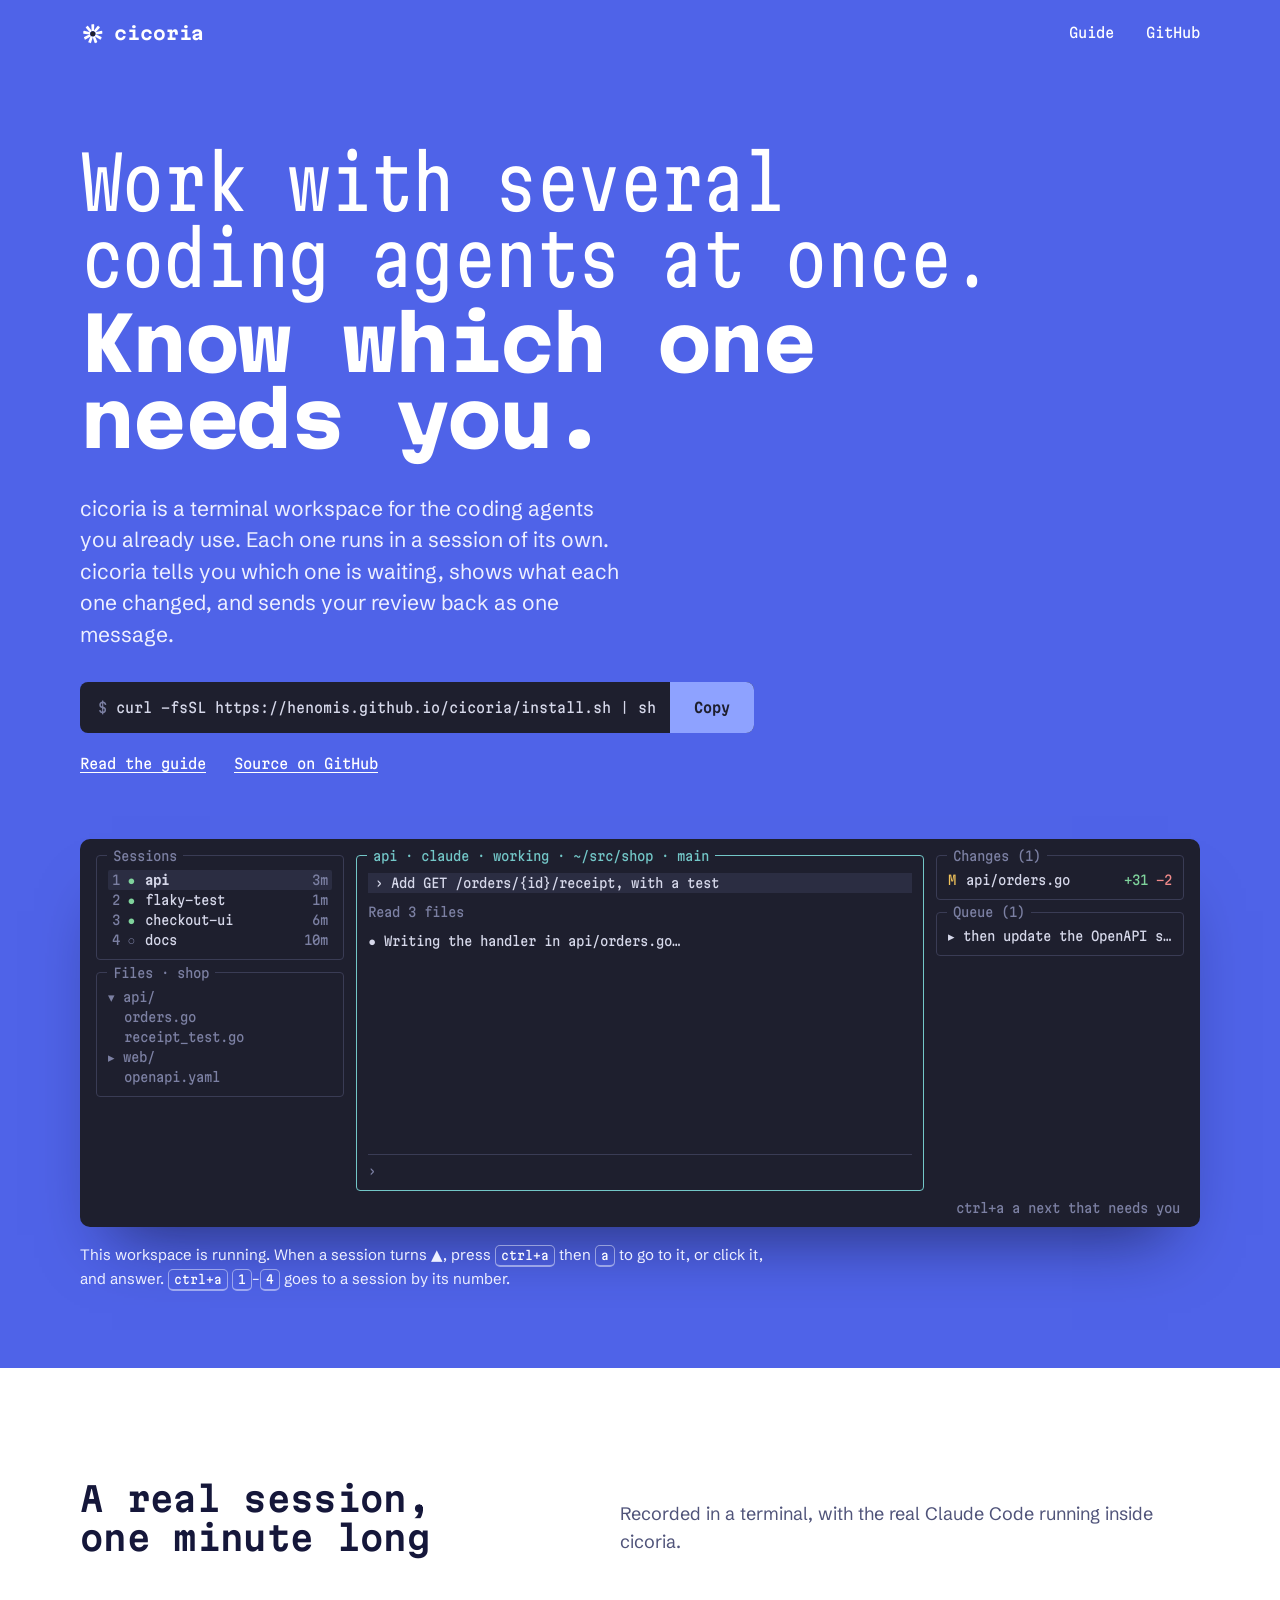
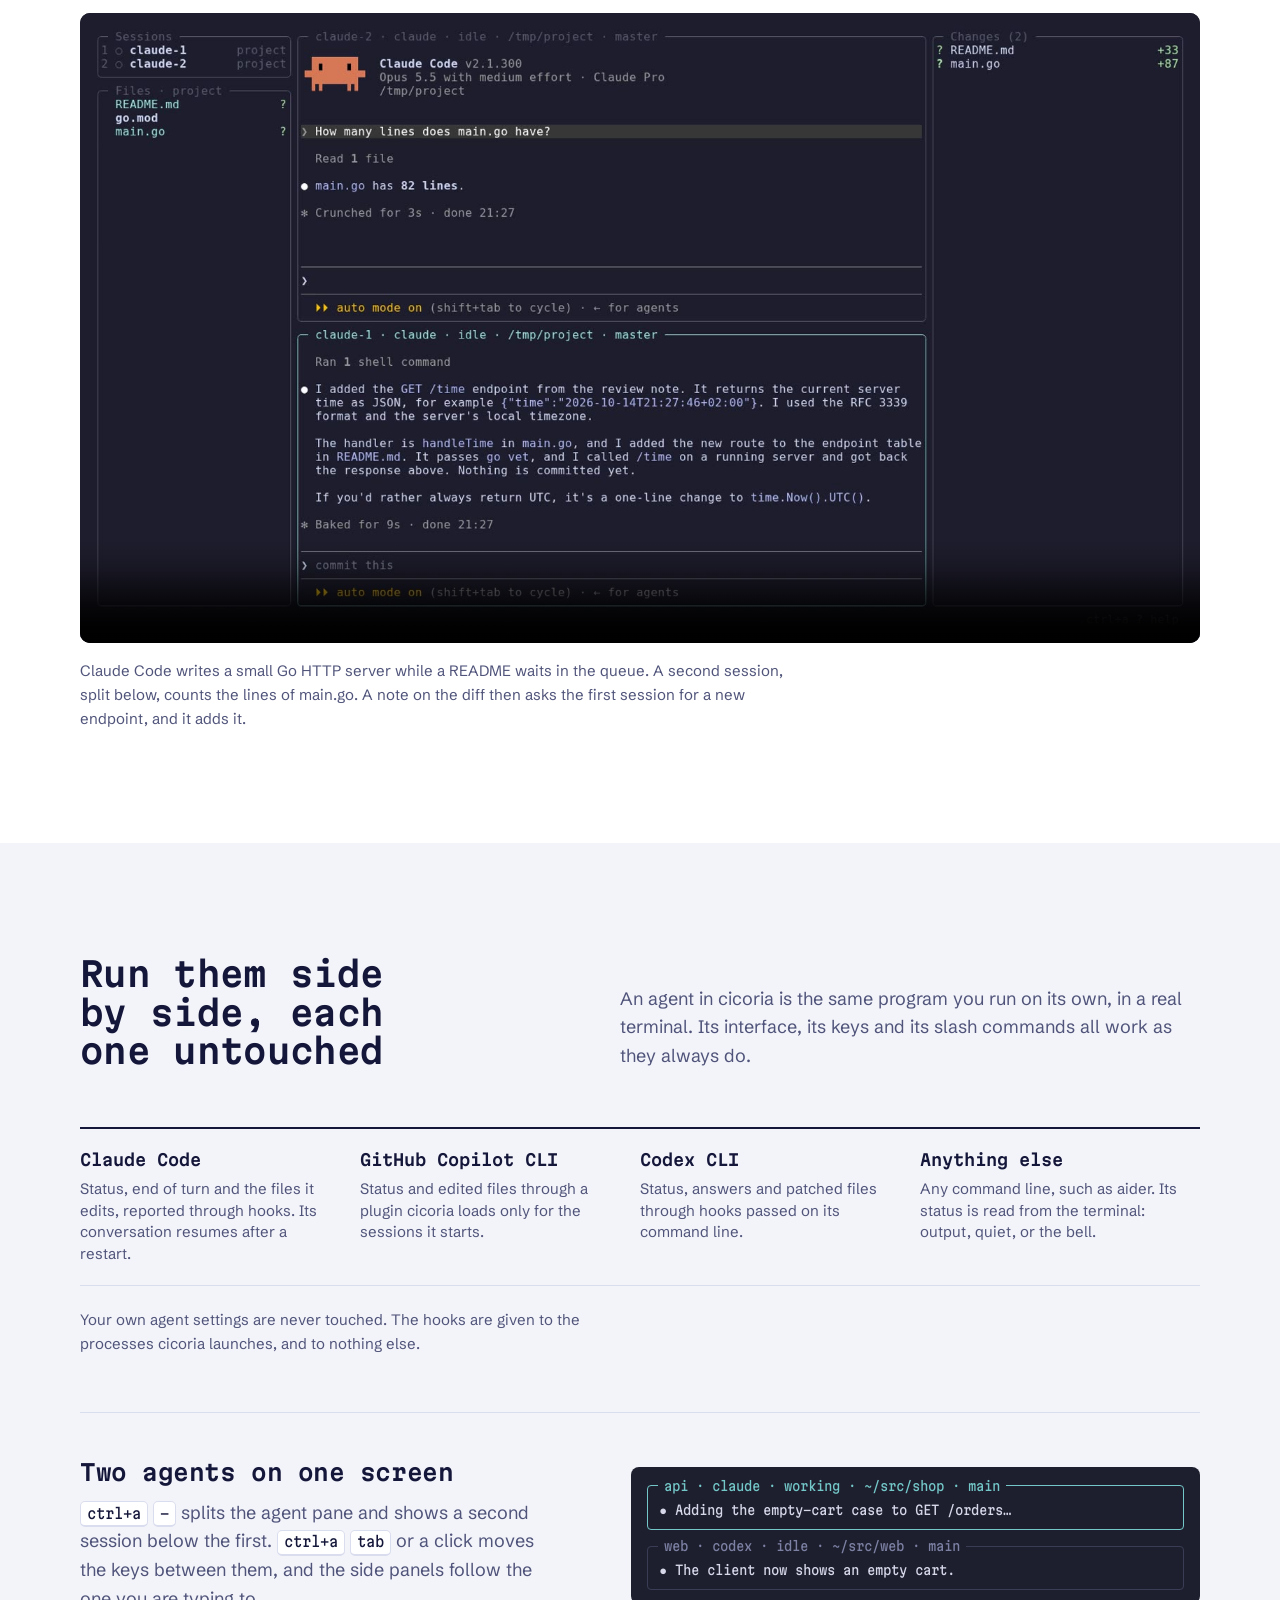
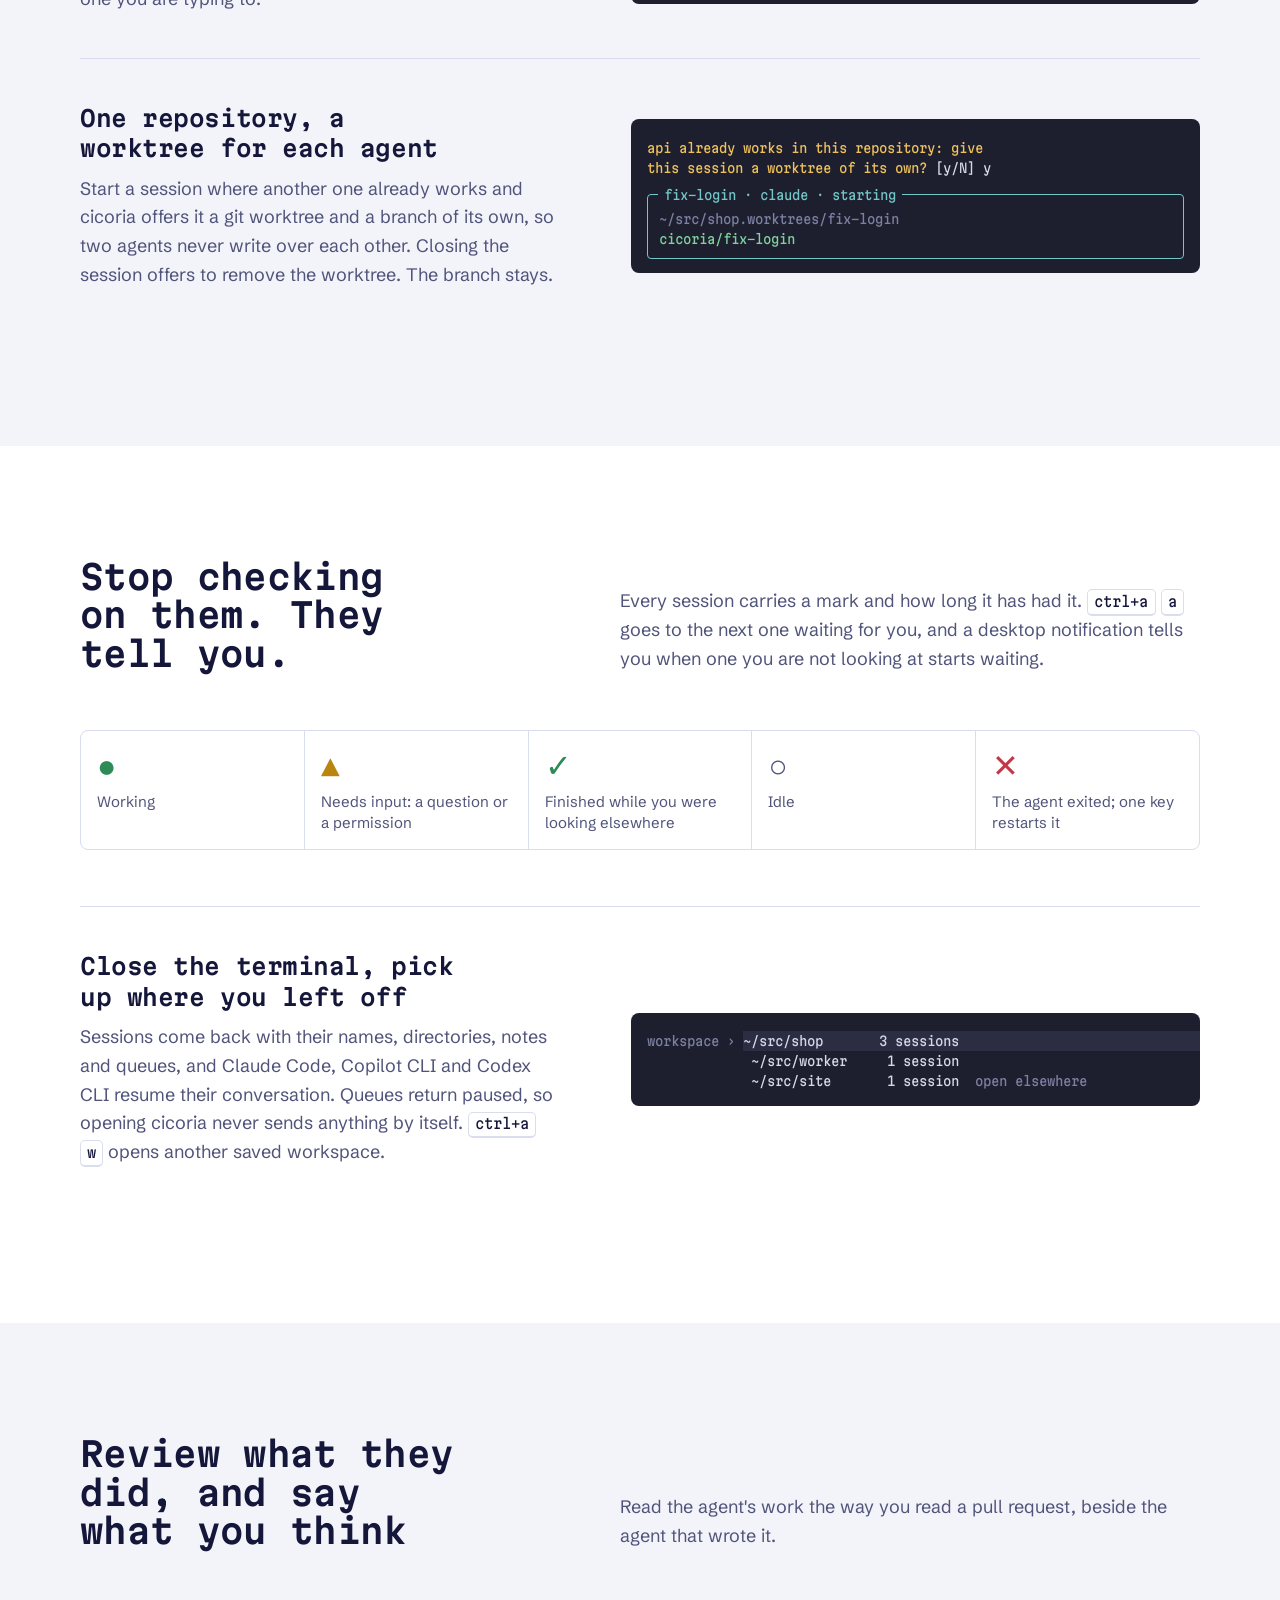
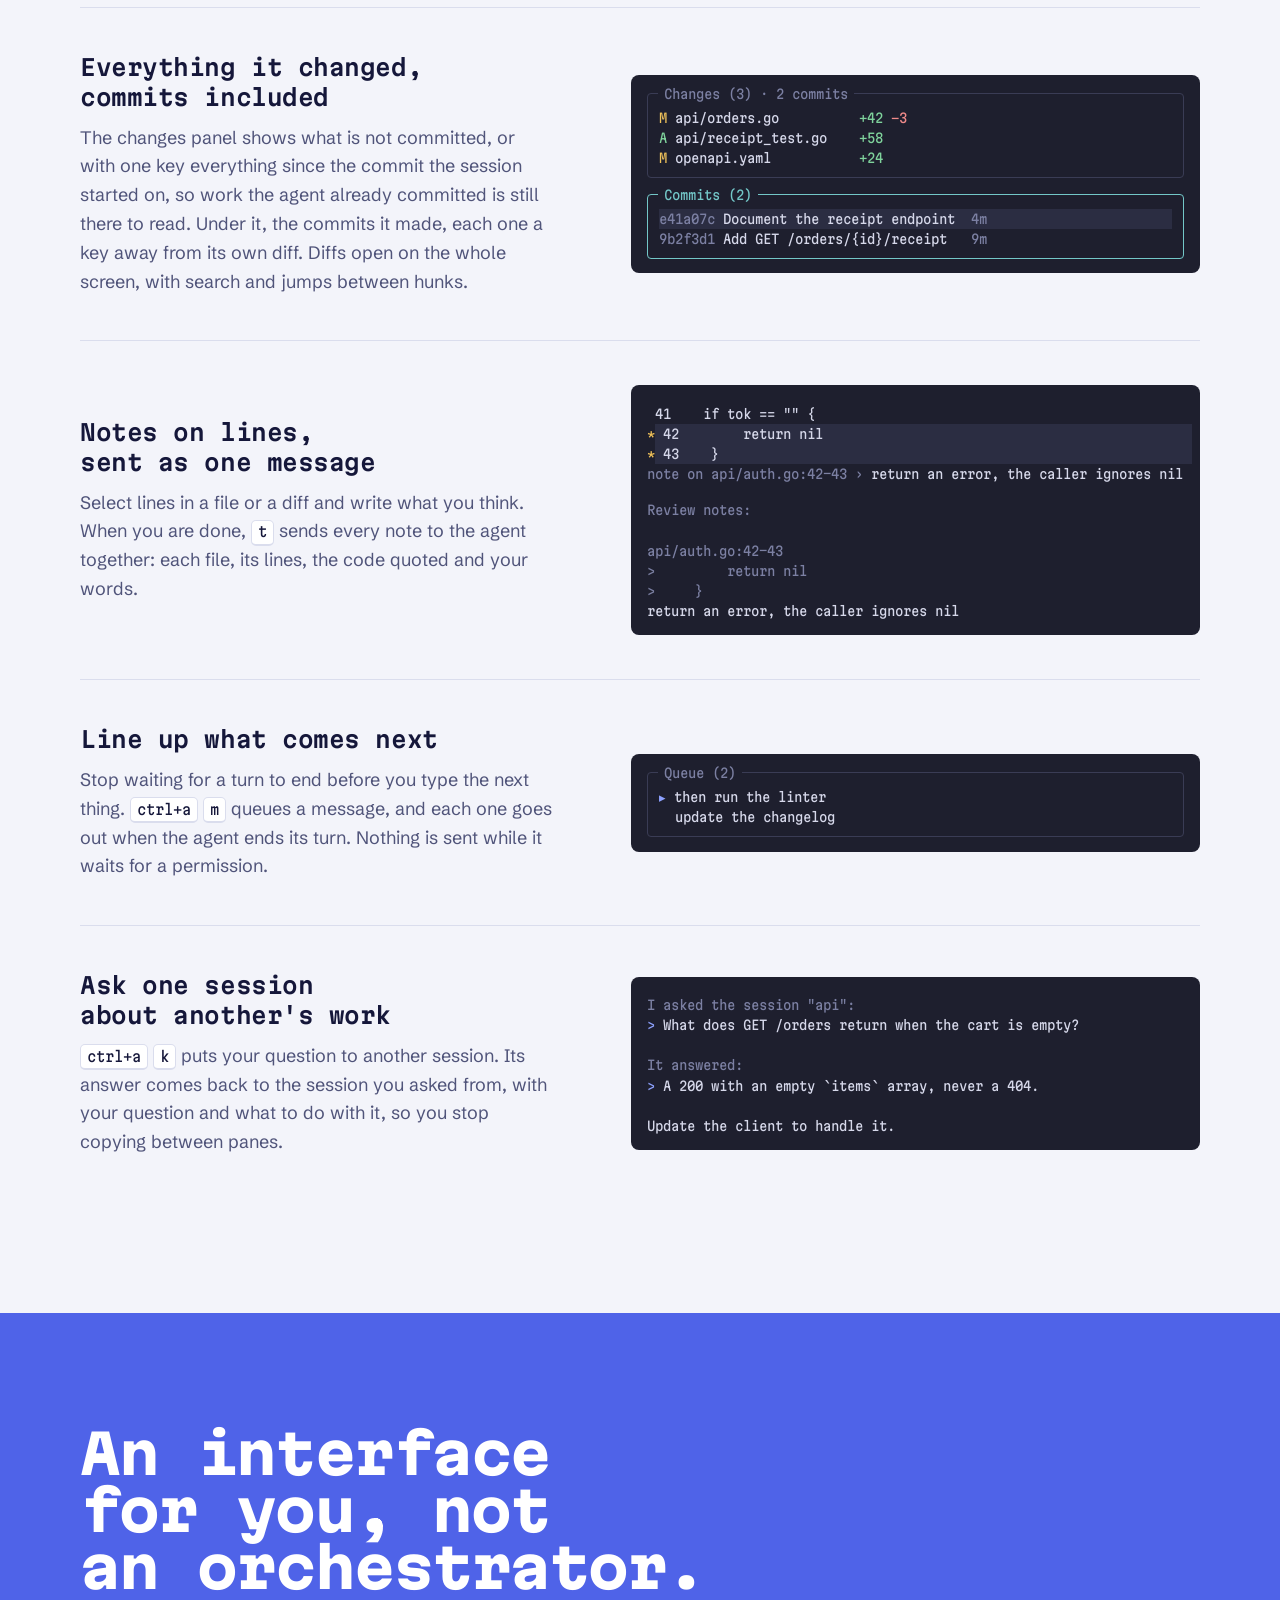
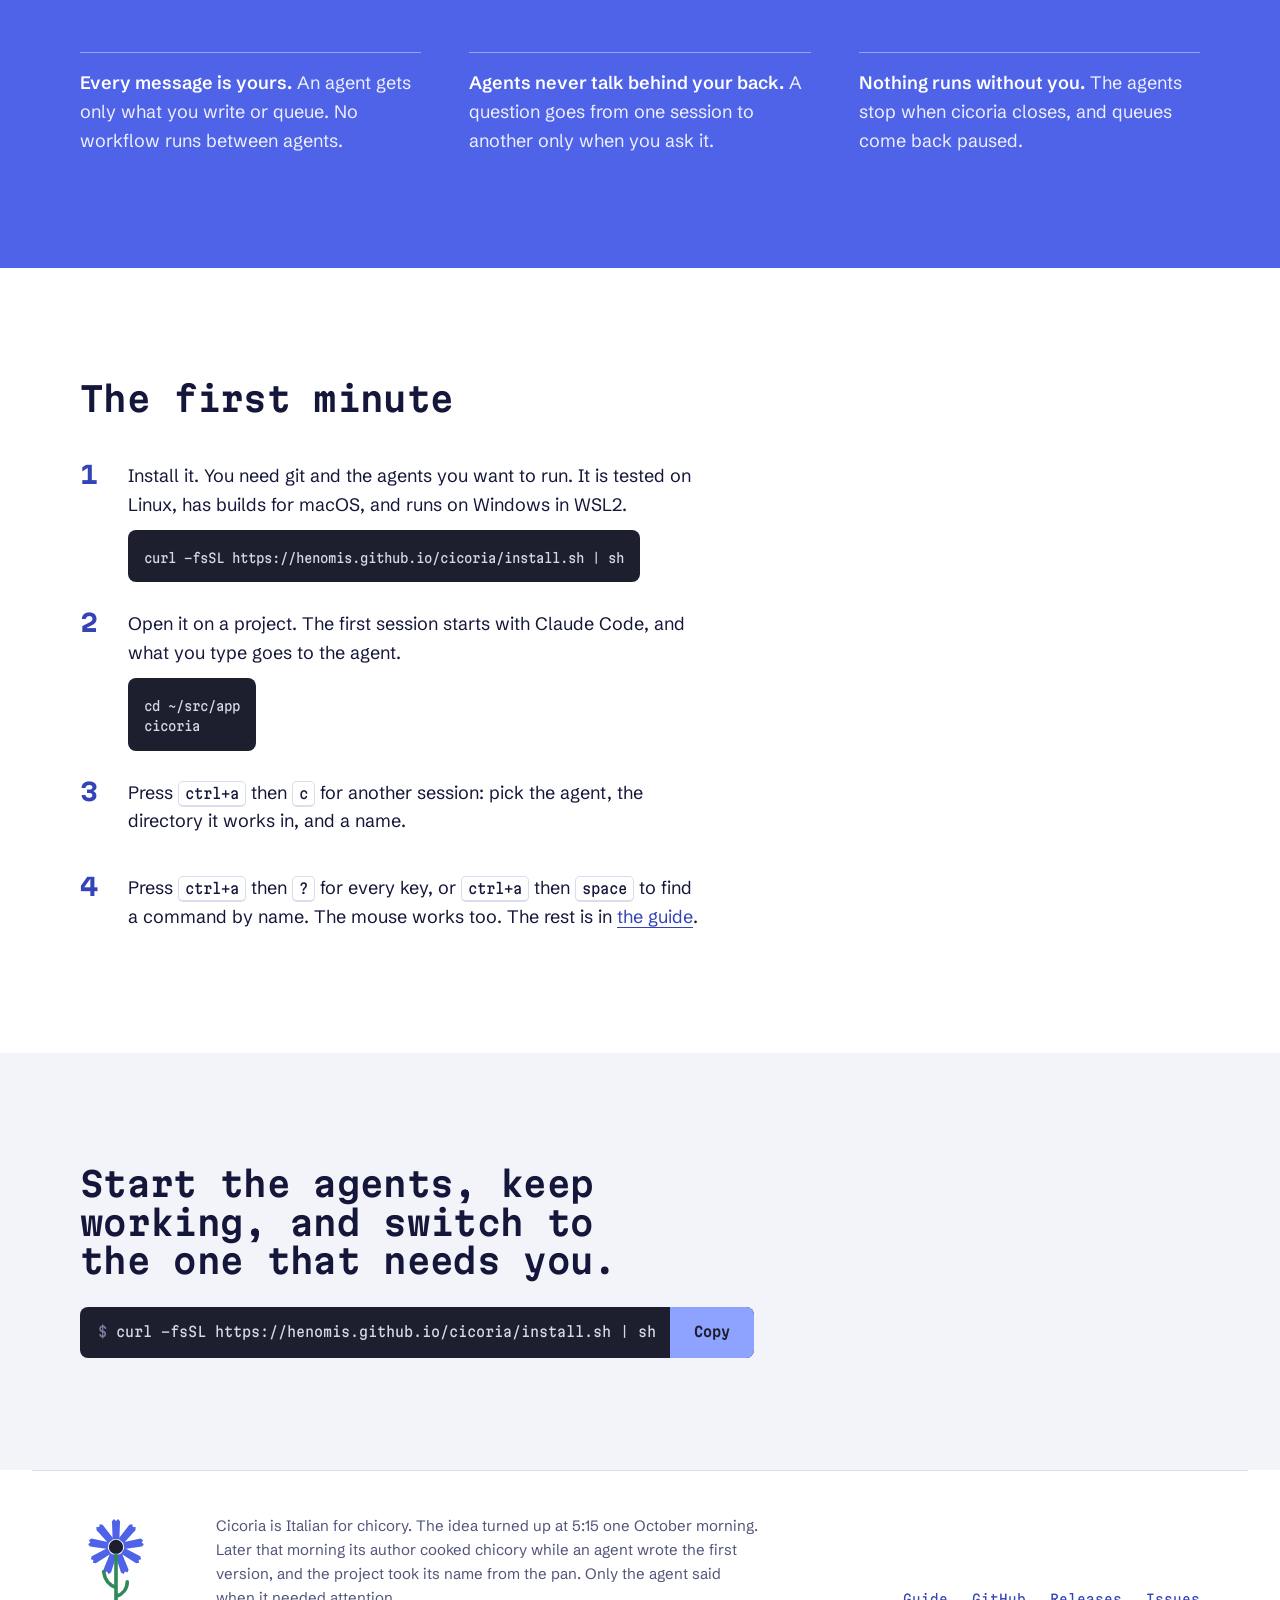
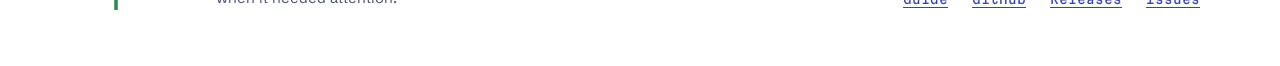
==== commit 9392f919: "List the commits a session made under its changes A commits panel under the changes lists what was c" ====
--- a/web/index.html
+++ b/web/index.html
@@ -165,12 +165,14 @@
       <div class="ability">
         <div>
           <h3>Everything it changed, commits included</h3>
-          <p>The changes panel shows what is not committed, or with one key everything since the commit the session started on, so work the agent already committed is still there to read. Diffs open on the whole screen, with search and jumps between hunks.</p>
+          <p>The changes panel shows what is not committed, or with one key everything since the commit the session started on, so work the agent already committed is still there to read. Under it, the commits it made, each one a key away from its own diff. Diffs open on the whole screen, with search and jumps between hunks.</p>
         </div>
         <div class="term">
           <div class="tp"><span class="tp-t">Changes (3) · 2 commits</span><pre><span class="w">M</span> api/orders.go          <span class="g">+42</span> <span class="r">-3</span>
 <span class="g">A</span> api/receipt_test.go    <span class="g">+58</span>
 <span class="w">M</span> openapi.yaml           <span class="g">+24</span></pre></div>
+          <div class="tp lit"><span class="tp-t">Commits (2)</span><pre><span class="hl"><span class="d">e41a07c</span> Document the receipt endpoint  <span class="d">4m</span></span>
+<span class="d">9b2f3d1</span> Add GET /orders/{id}/receipt   <span class="d">9m</span></pre></div>
         </div>
       </div>
 
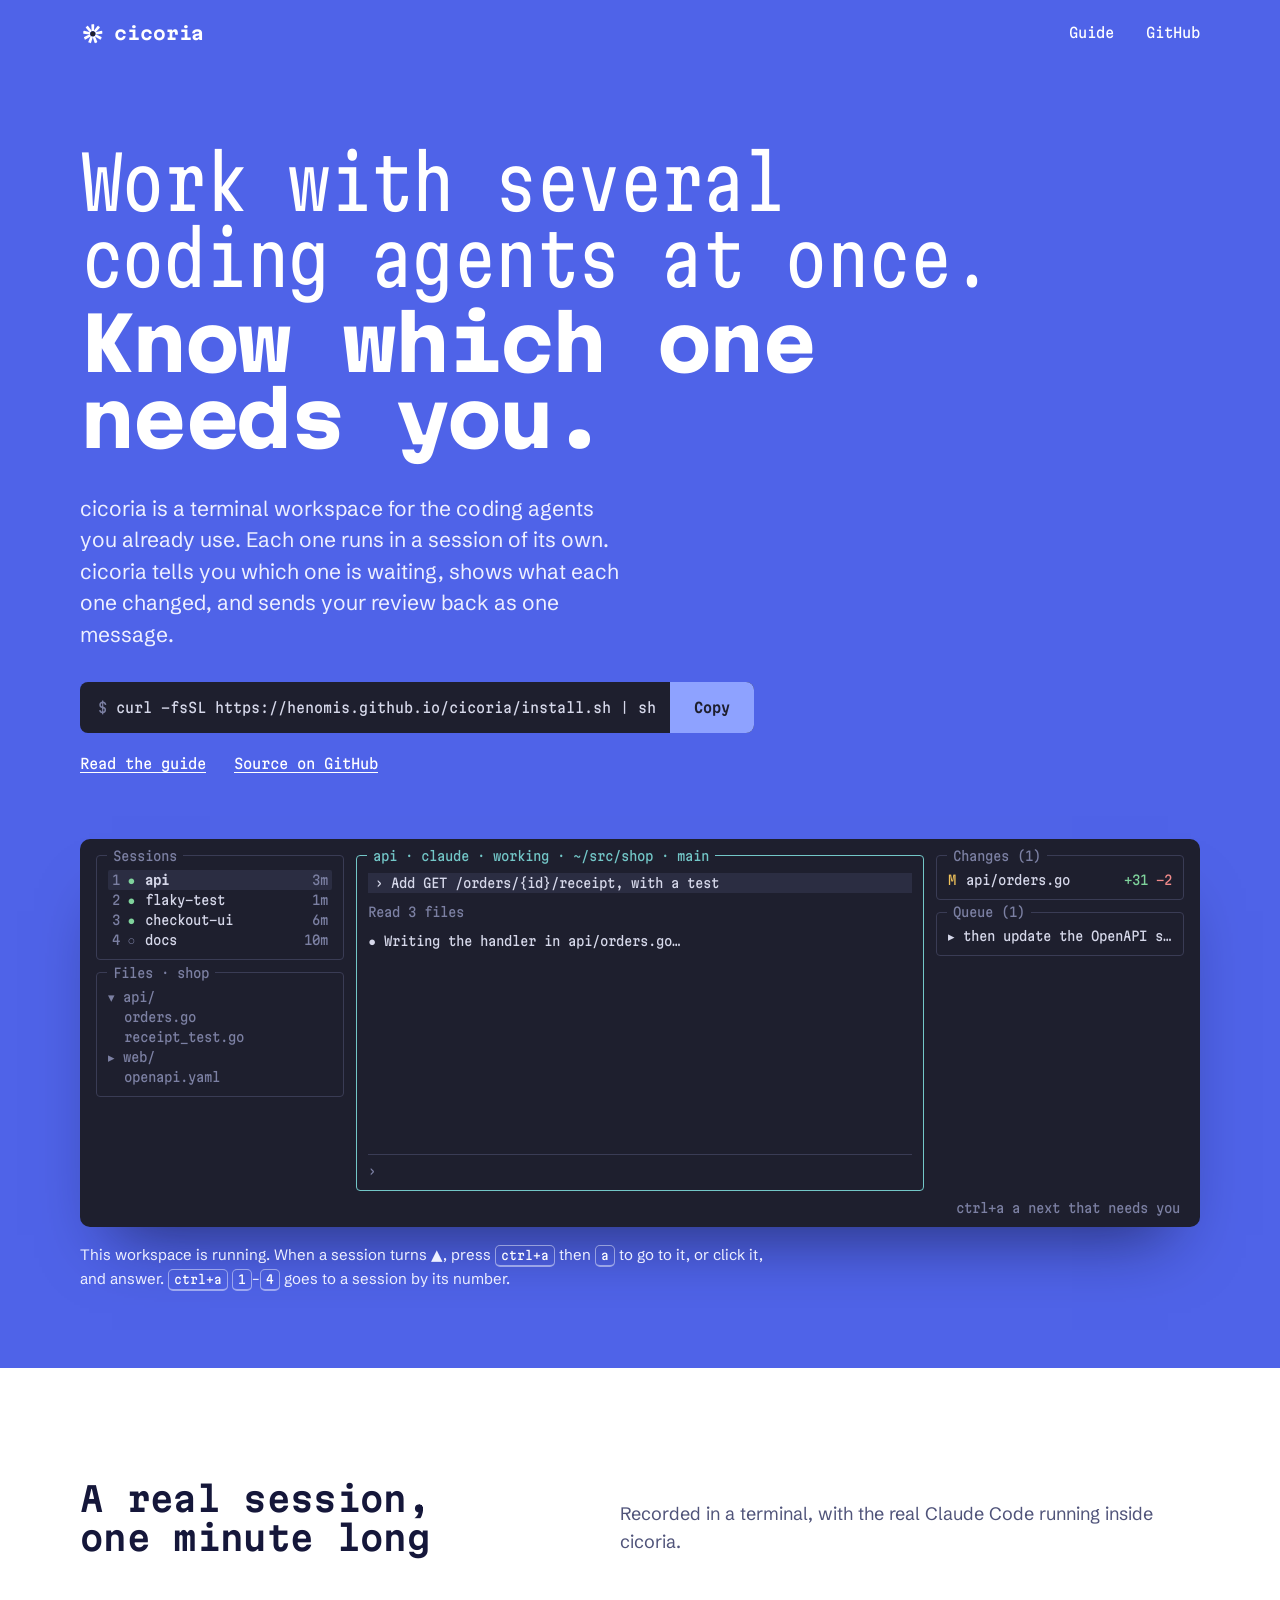
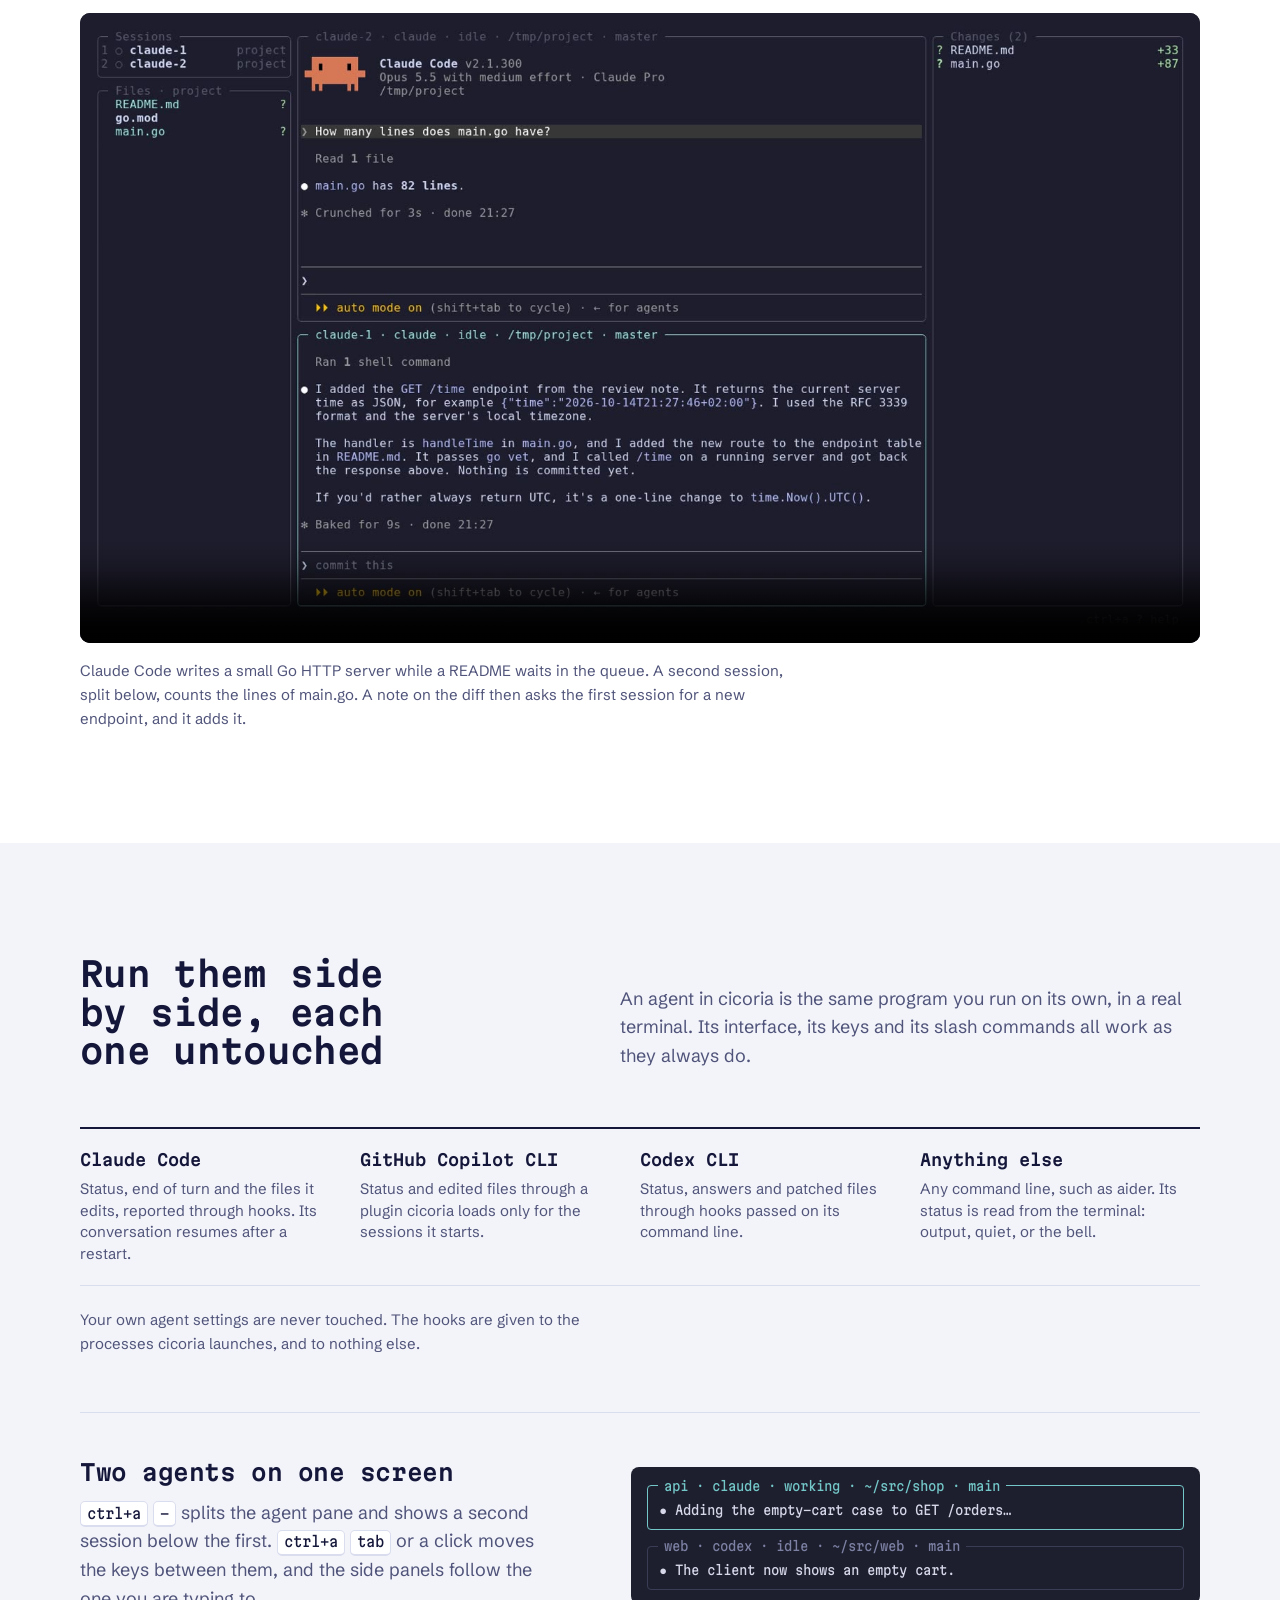
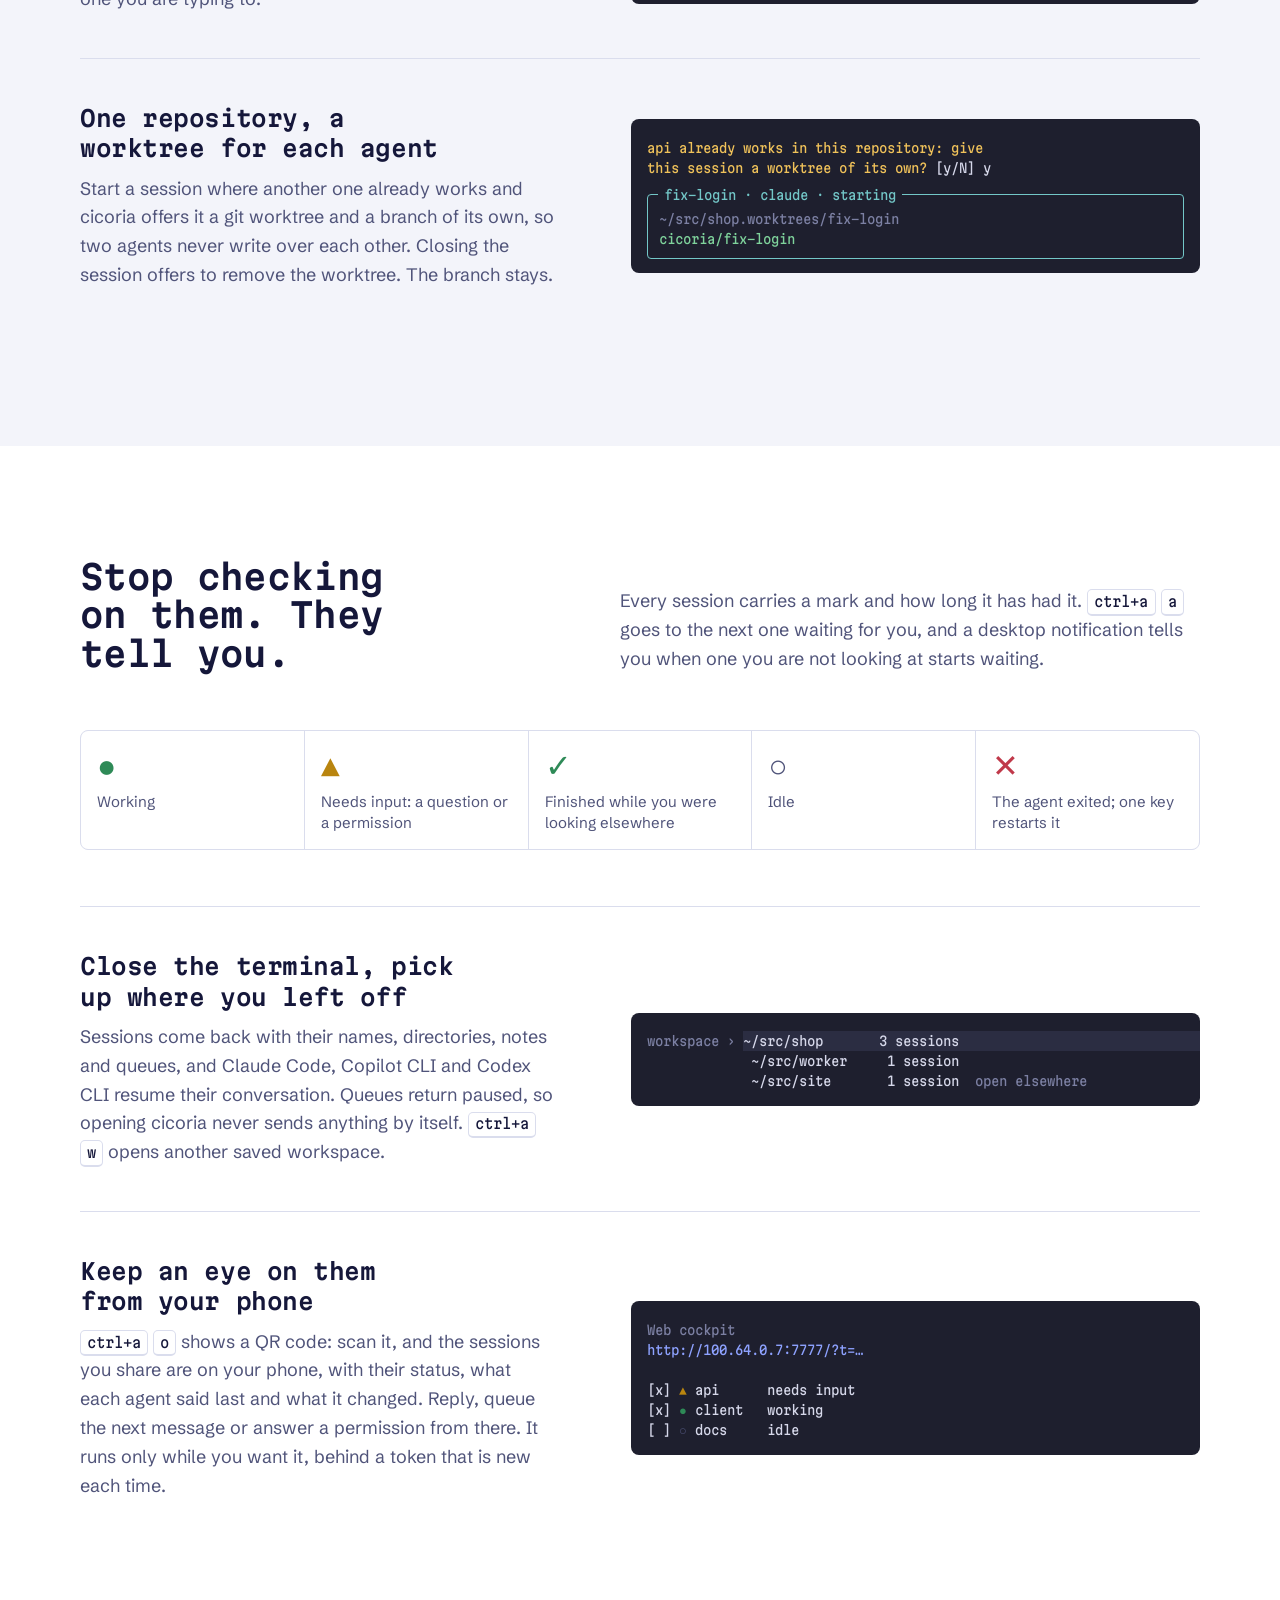
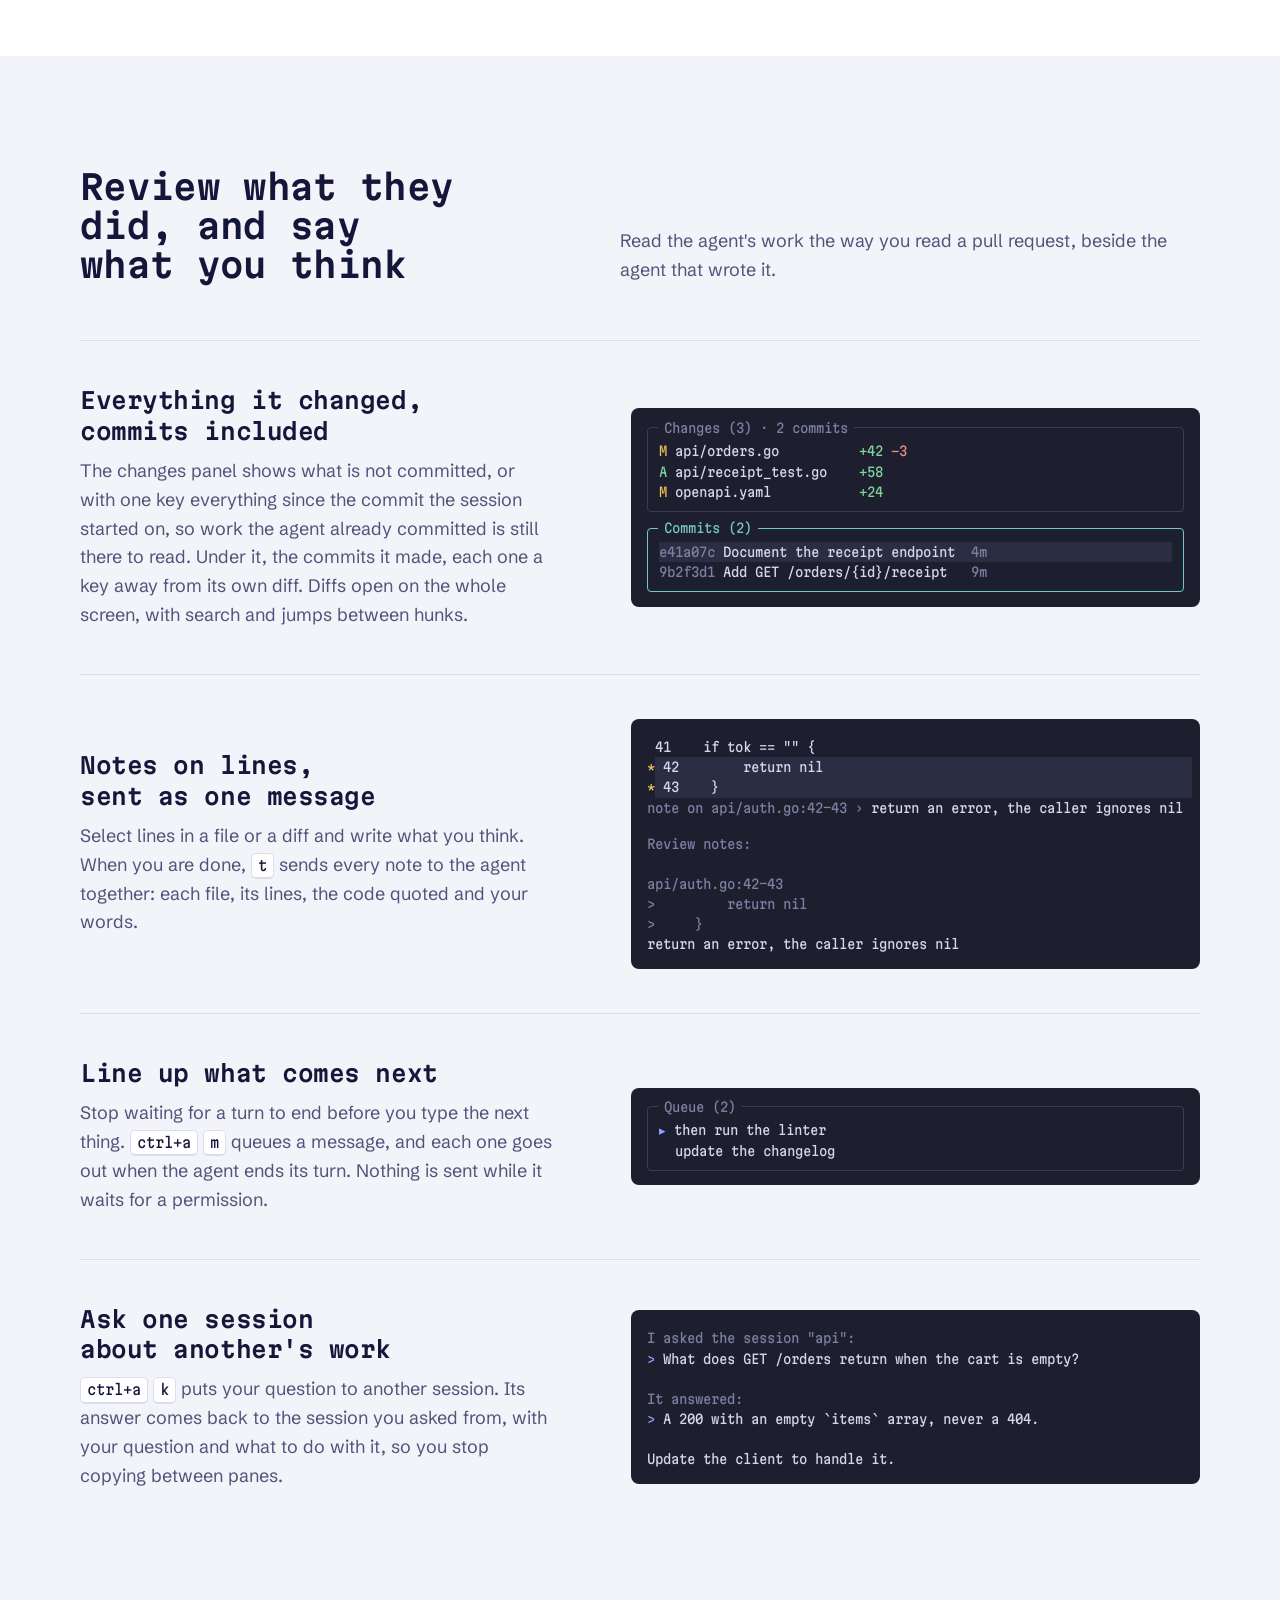
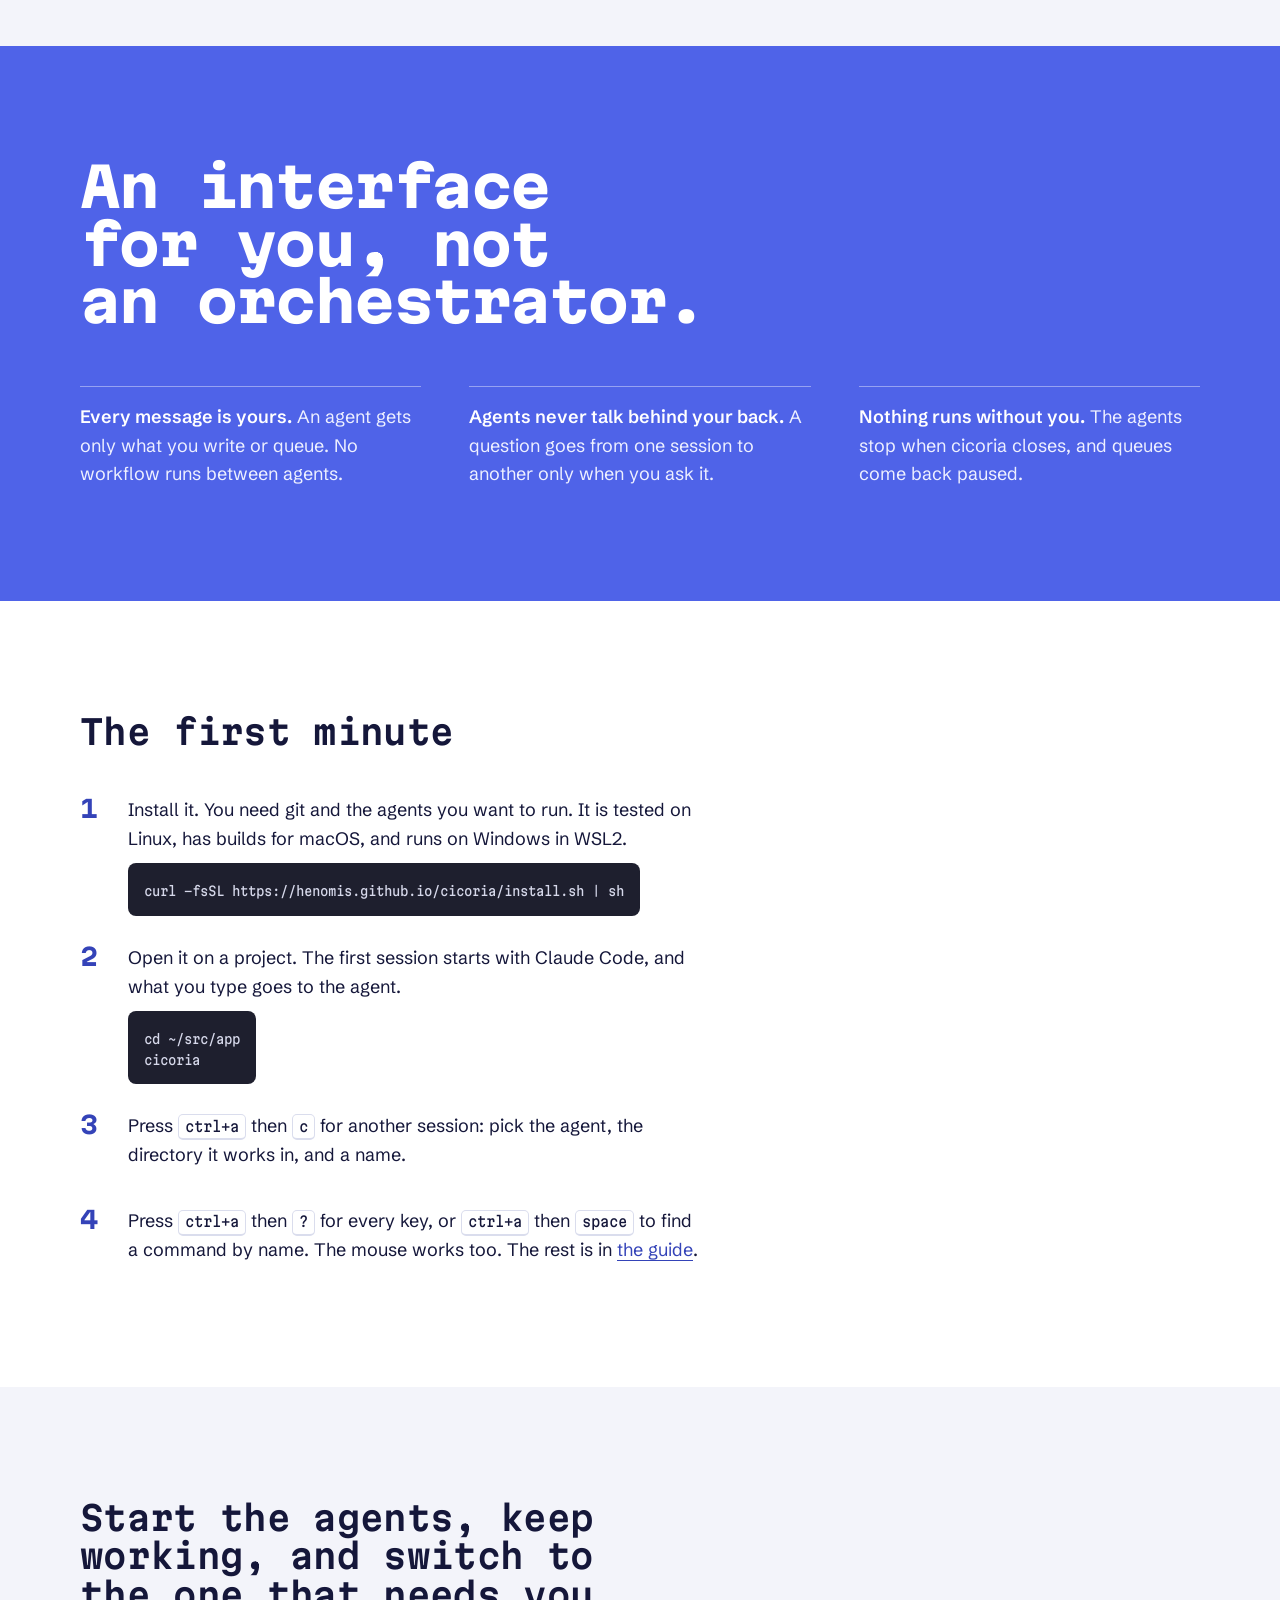
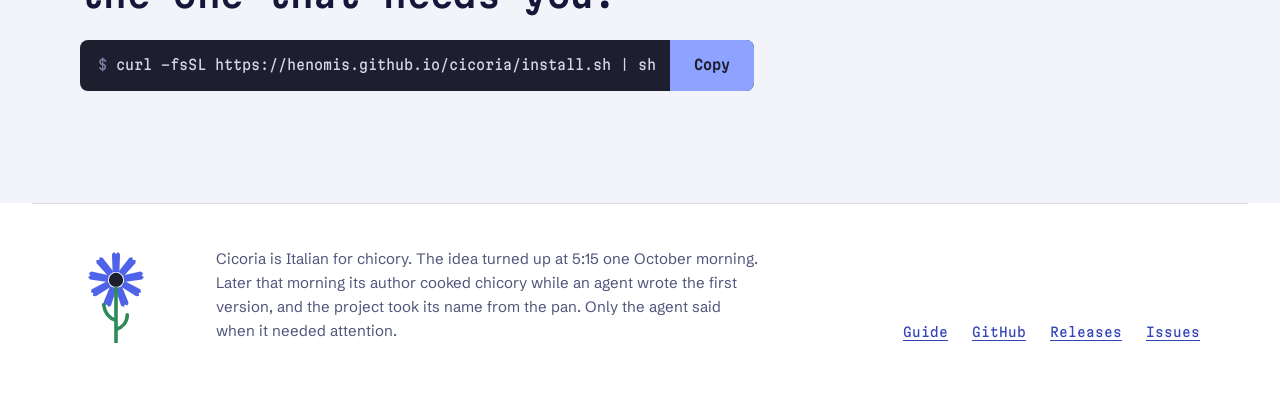
==== commit e1cbb90a: "Add the web cockpit ctrl+a o starts a web server inside cicoria and shows its link as a QR code. The" ====
--- a/web/index.html
+++ b/web/index.html
@@ -152,6 +152,21 @@
              ~/src/site       1 session  <span class="d">open elsewhere</span></pre>
         </div>
       </div>
+
+      <div class="ability">
+        <div>
+          <h3>Keep an eye on them from your phone</h3>
+          <p><kbd>ctrl+a</kbd> <kbd>o</kbd> shows a QR code: scan it, and the sessions you share are on your phone, with their status, what each agent said last and what it changed. Reply, queue the next message or answer a permission from there. It runs only while you want it, behind a token that is new each time.</p>
+        </div>
+        <div class="term">
+          <pre><span class="d">Web cockpit</span>
+<span class="b">http://100.64.0.7:7777/?t=…</span>
+
+[x] <span class="mk-input">▲</span> api      needs input
+[x] <span class="mk-working">●</span> client   working
+[ ] <span class="mk-idle">○</span> docs     idle</pre>
+        </div>
+      </div>
     </div>
   </section>
 
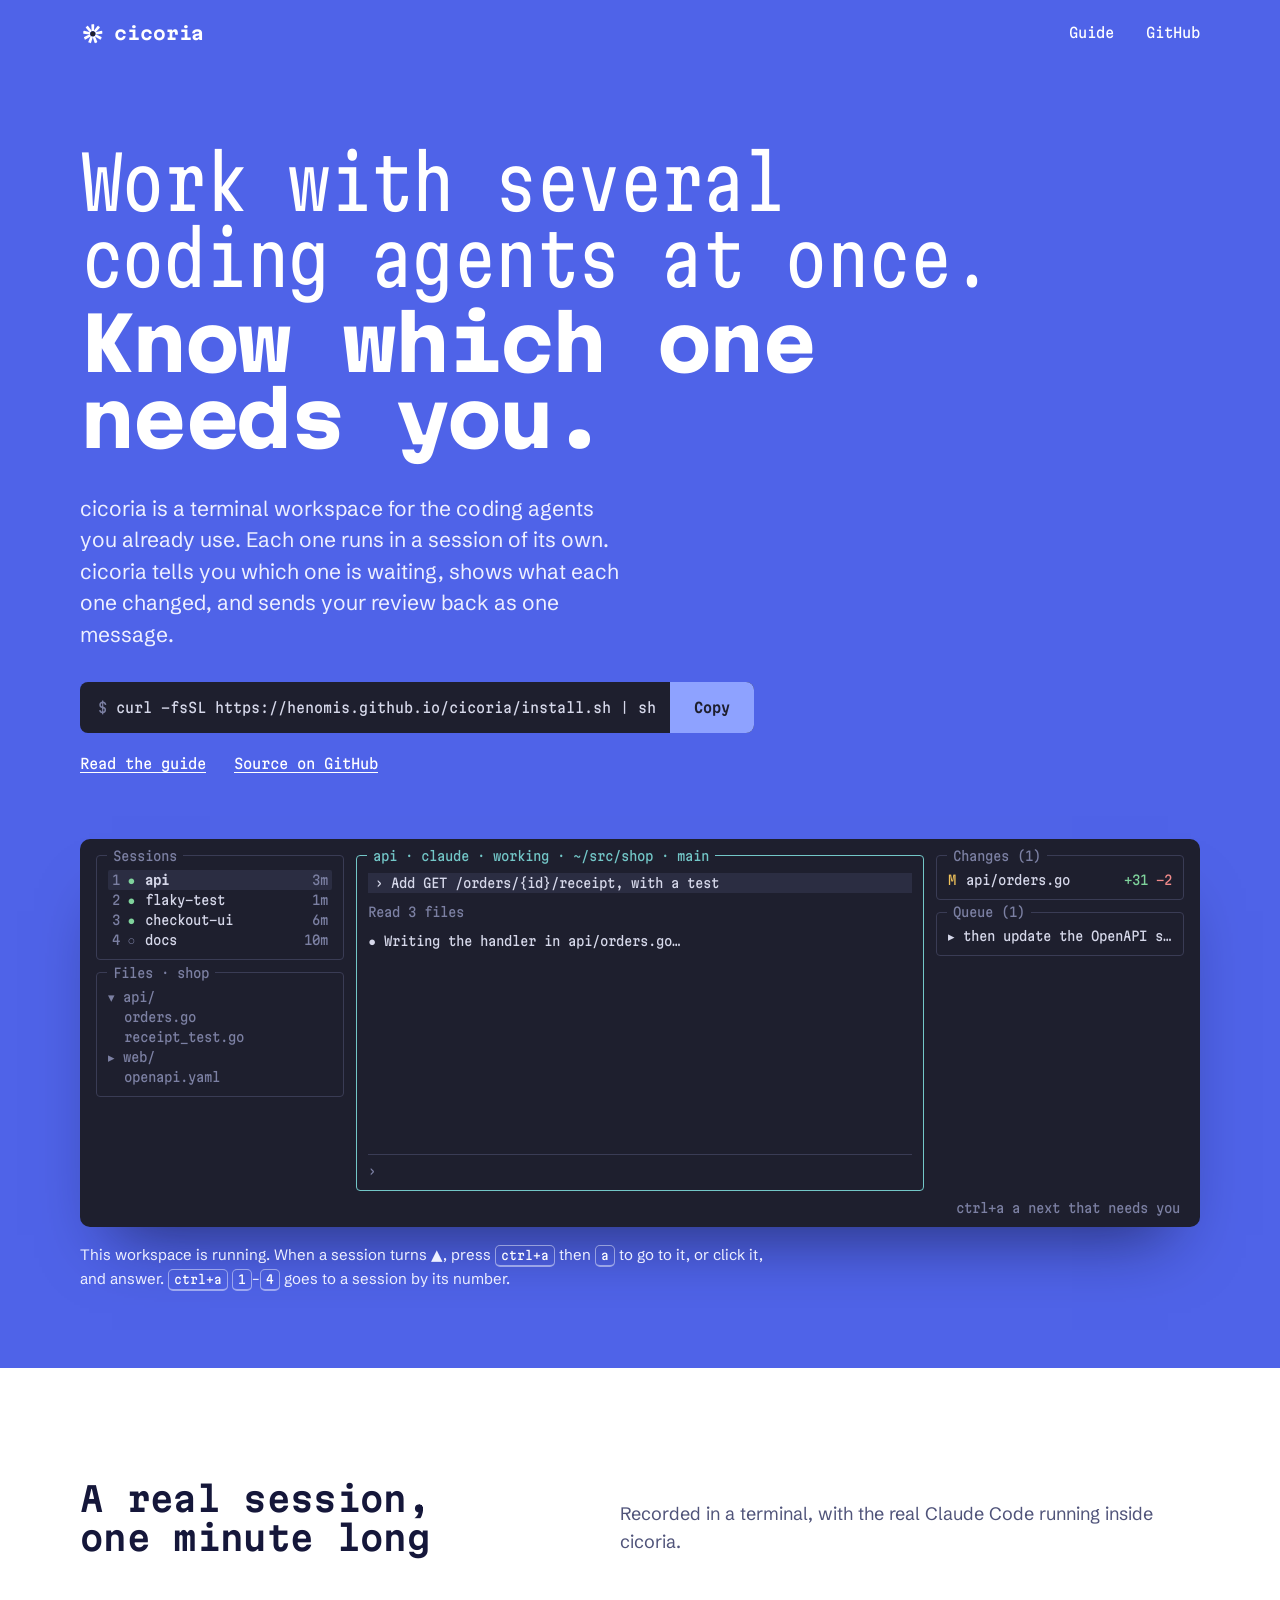
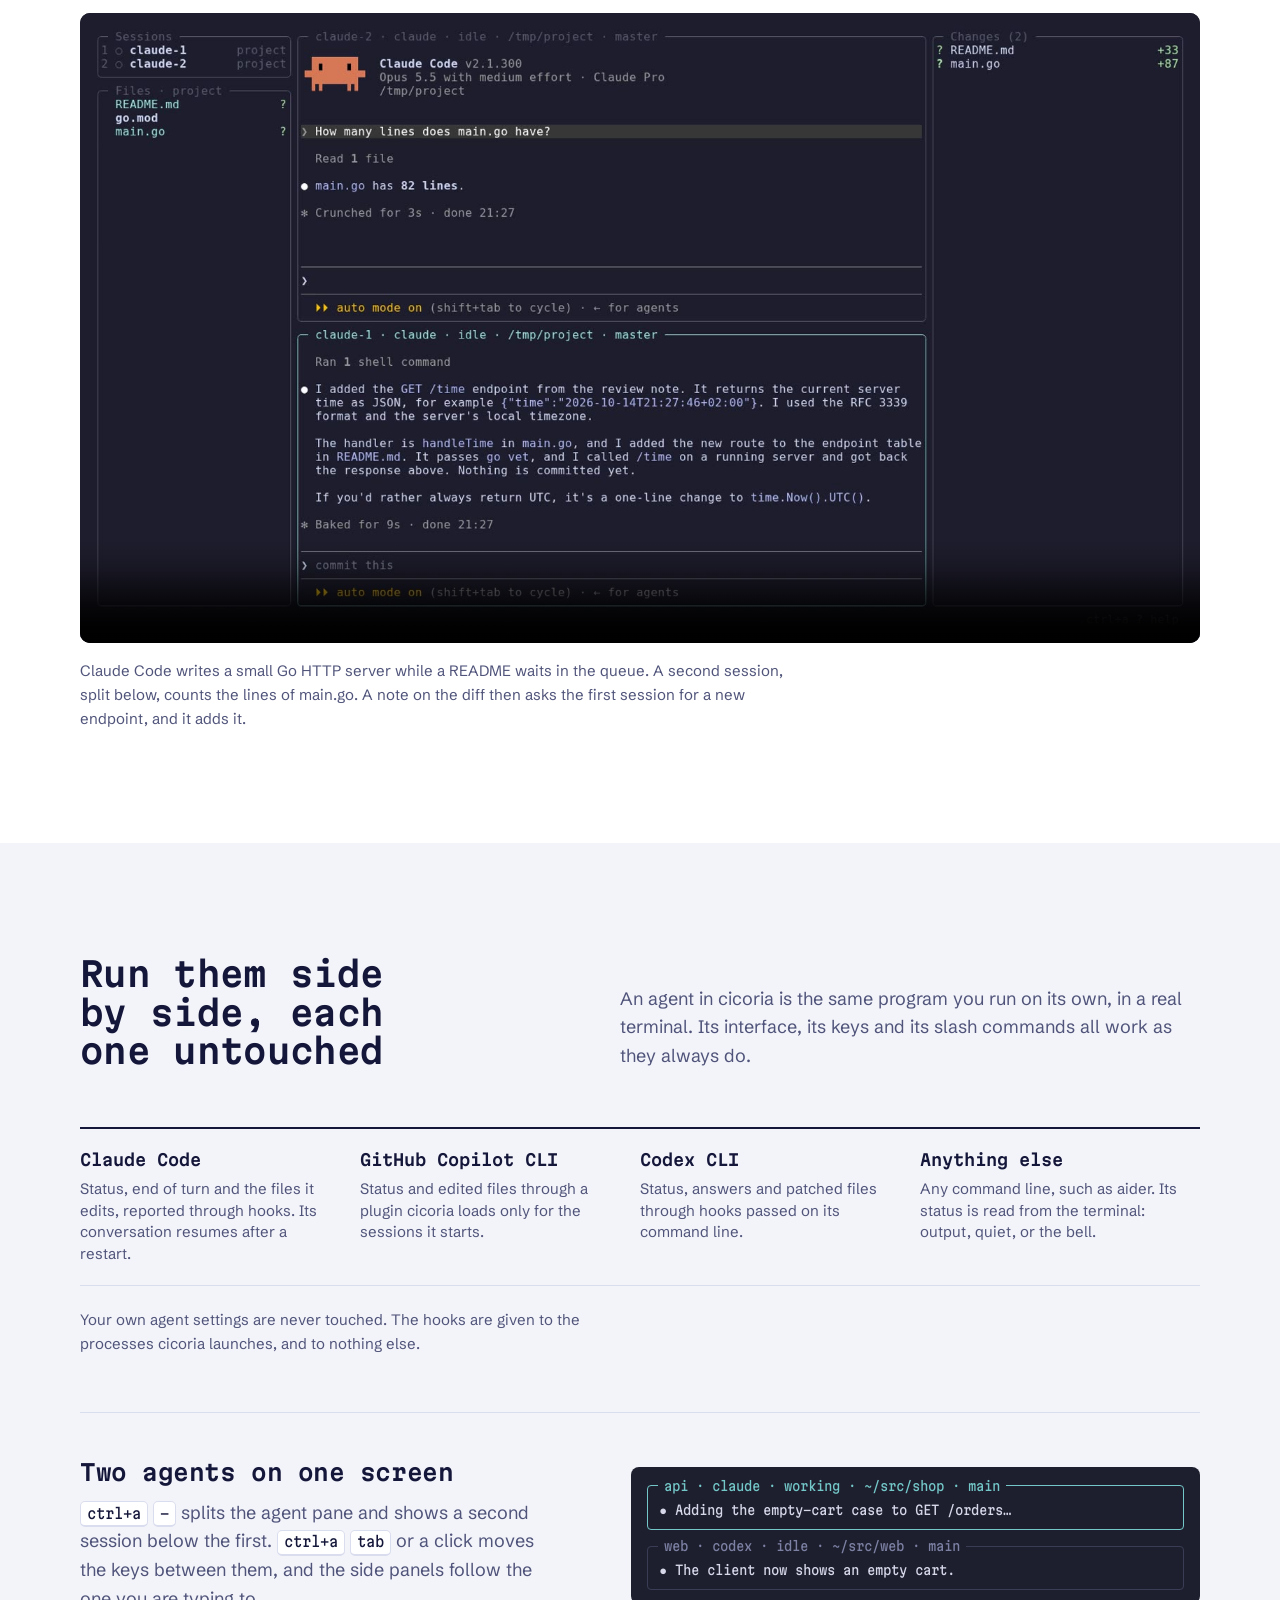
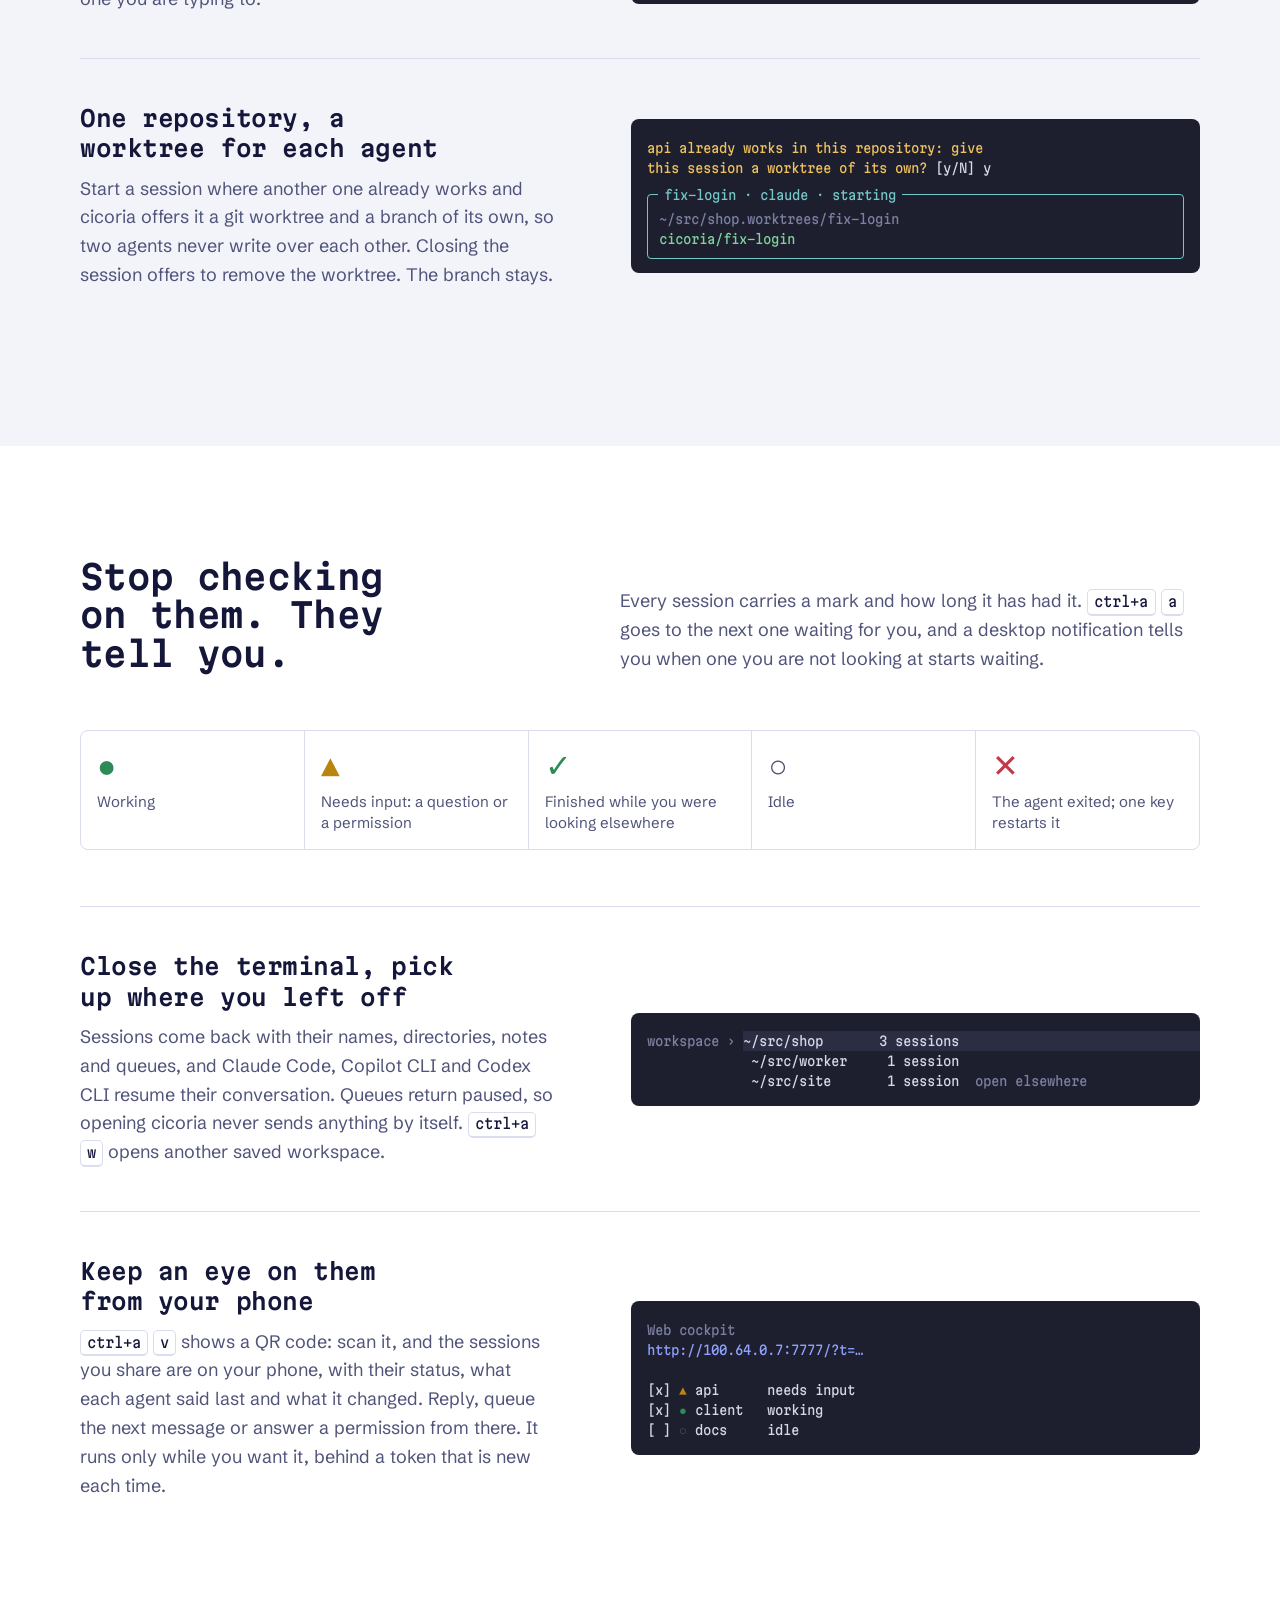
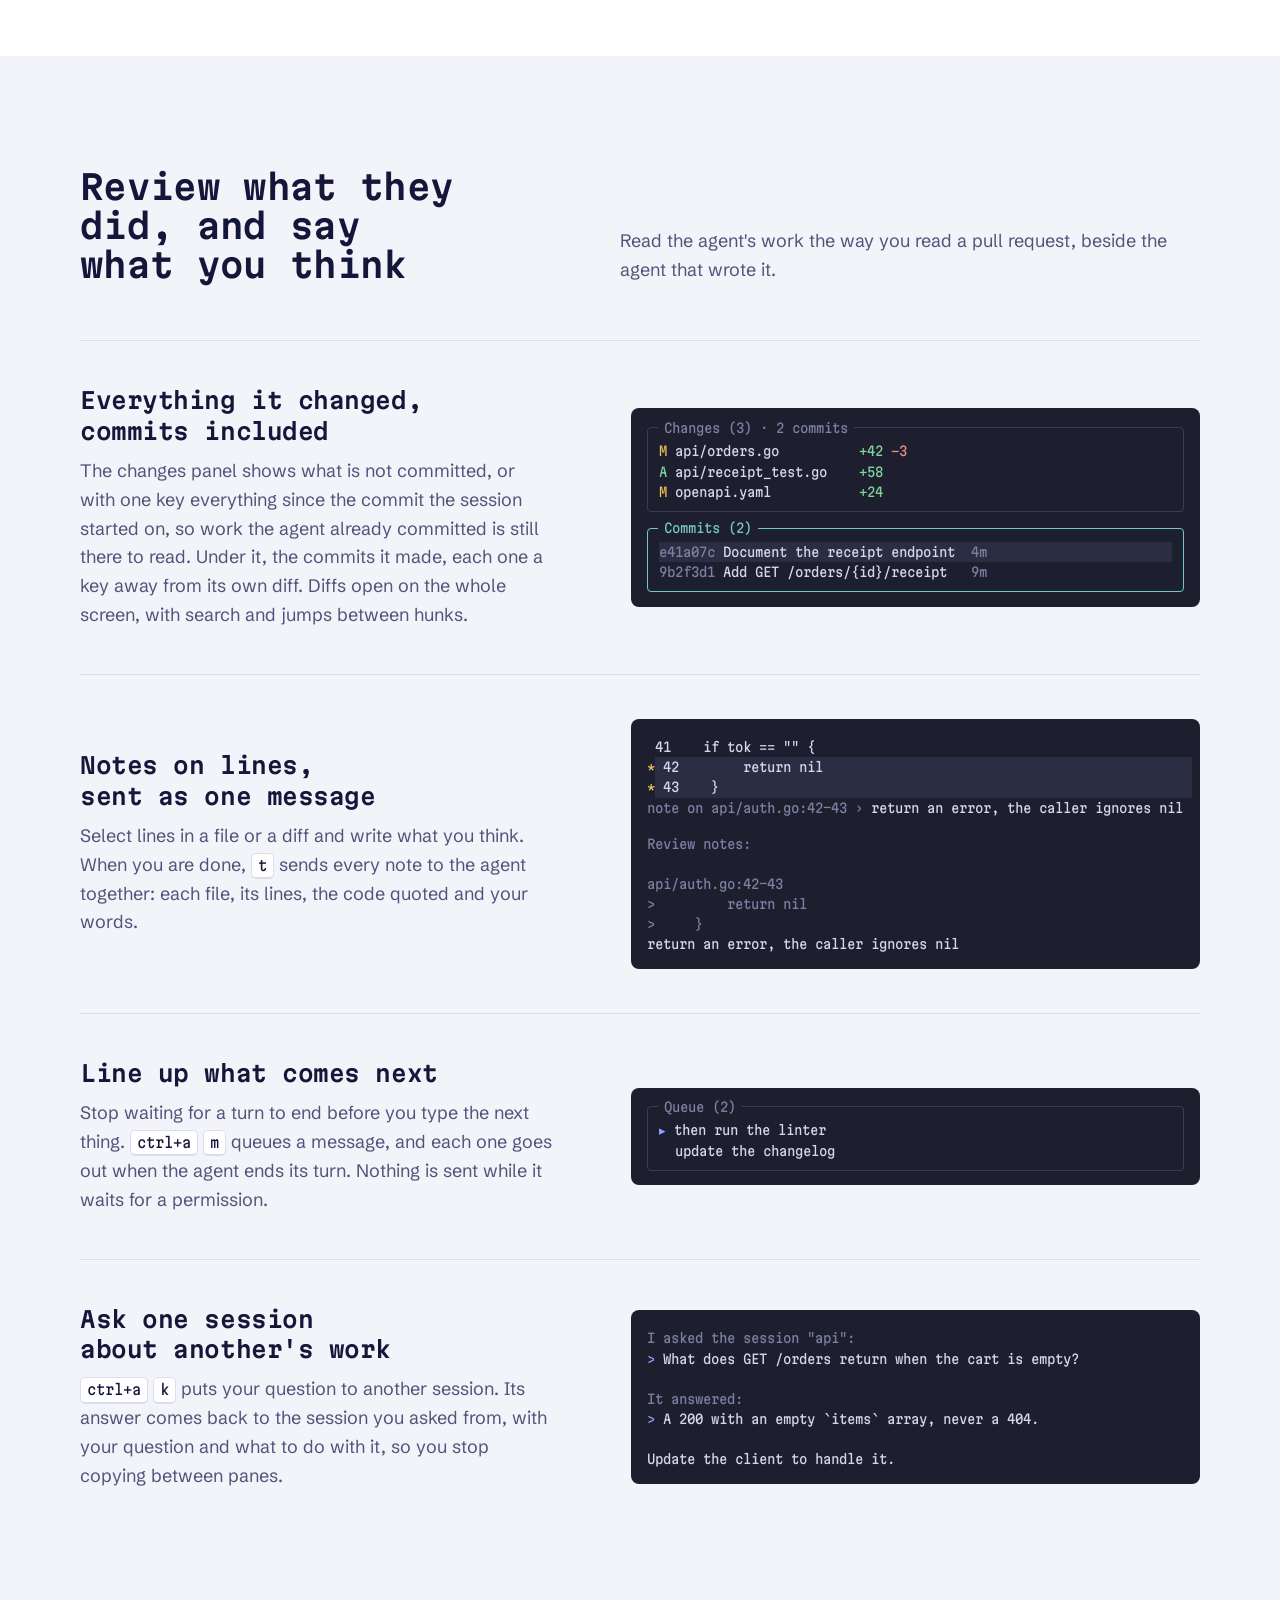
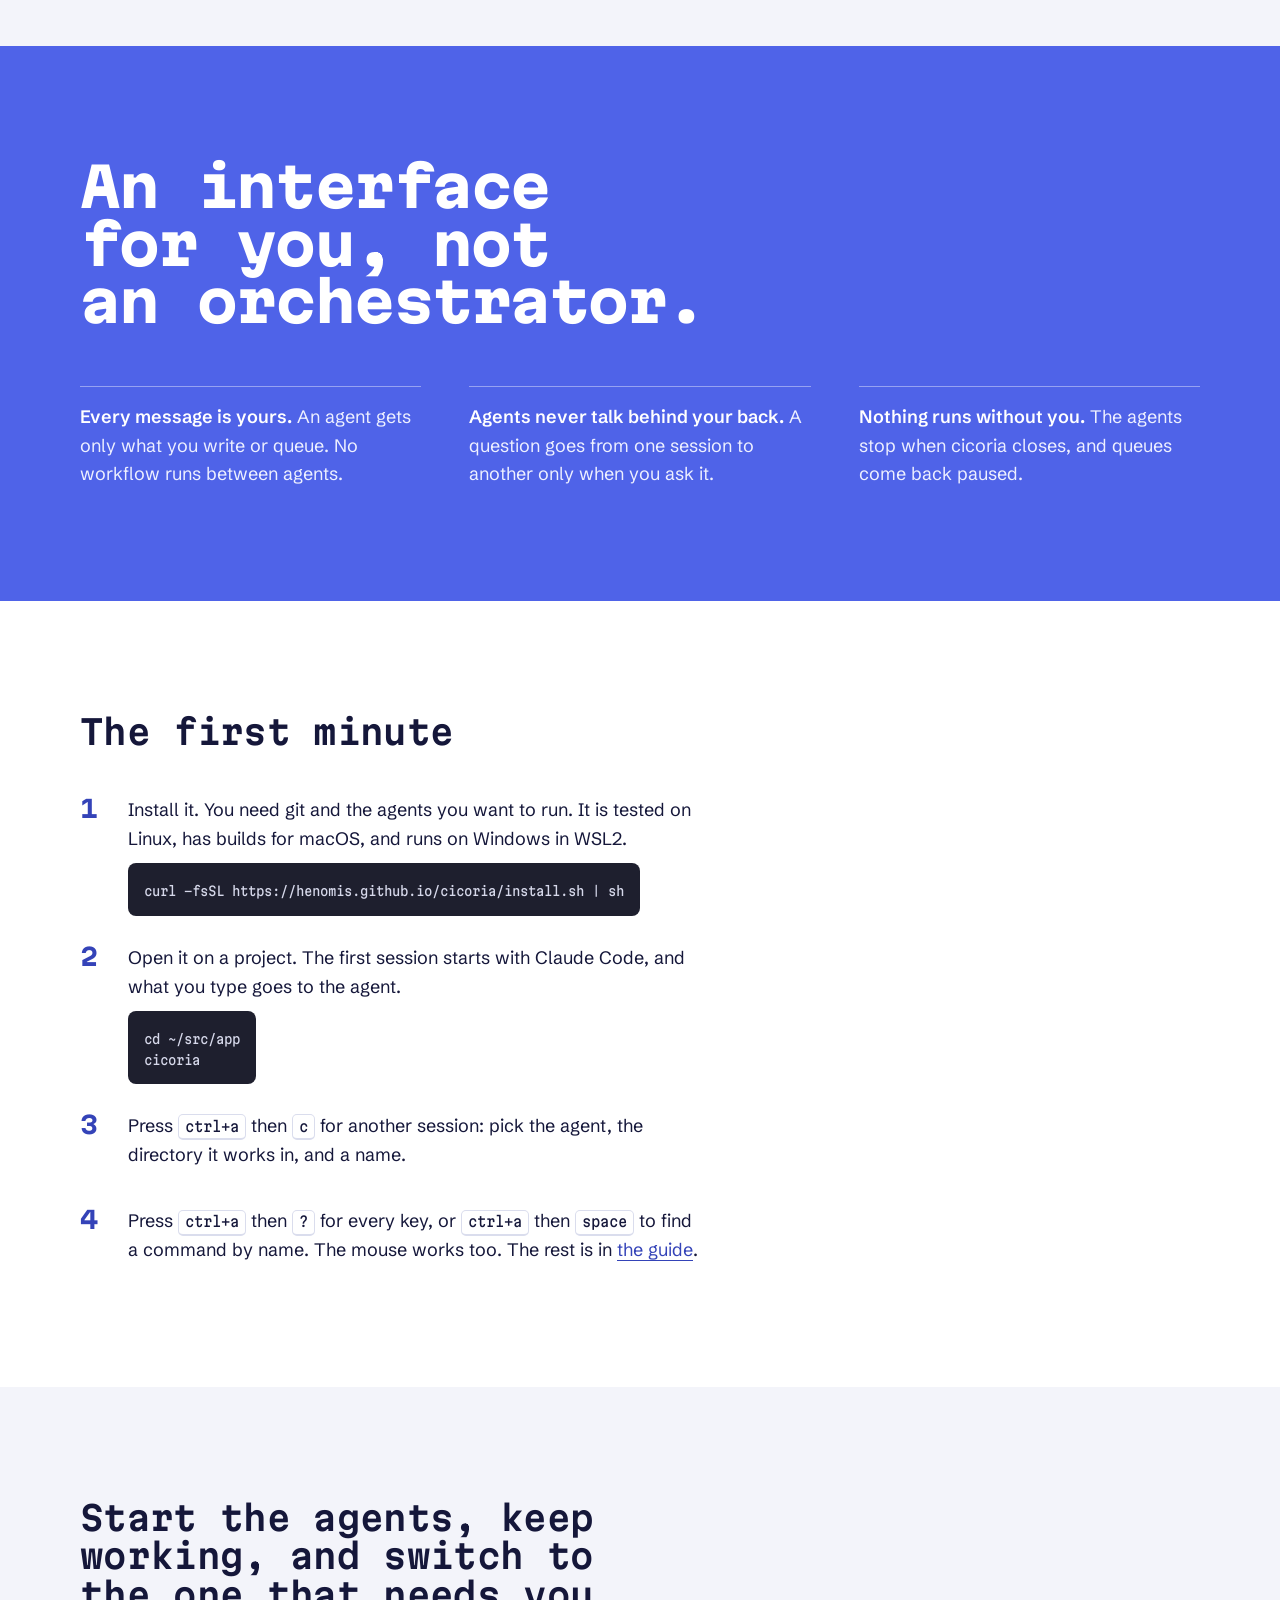
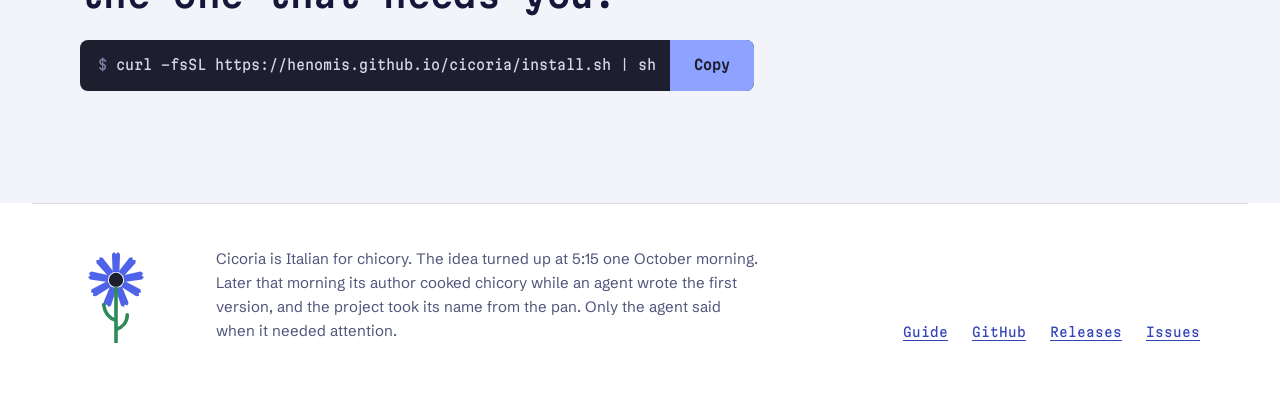
==== commit da00fc08: "Move the web cockpit to ctrl+a v o means opening with the system's program everywhere else, and up t" ====
--- a/web/index.html
+++ b/web/index.html
@@ -156,7 +156,7 @@
       <div class="ability">
         <div>
           <h3>Keep an eye on them from your phone</h3>
-          <p><kbd>ctrl+a</kbd> <kbd>o</kbd> shows a QR code: scan it, and the sessions you share are on your phone, with their status, what each agent said last and what it changed. Reply, queue the next message or answer a permission from there. It runs only while you want it, behind a token that is new each time.</p>
+          <p><kbd>ctrl+a</kbd> <kbd>v</kbd> shows a QR code: scan it, and the sessions you share are on your phone, with their status, what each agent said last and what it changed. Reply, queue the next message or answer a permission from there. It runs only while you want it, behind a token that is new each time.</p>
         </div>
         <div class="term">
           <pre><span class="d">Web cockpit</span>
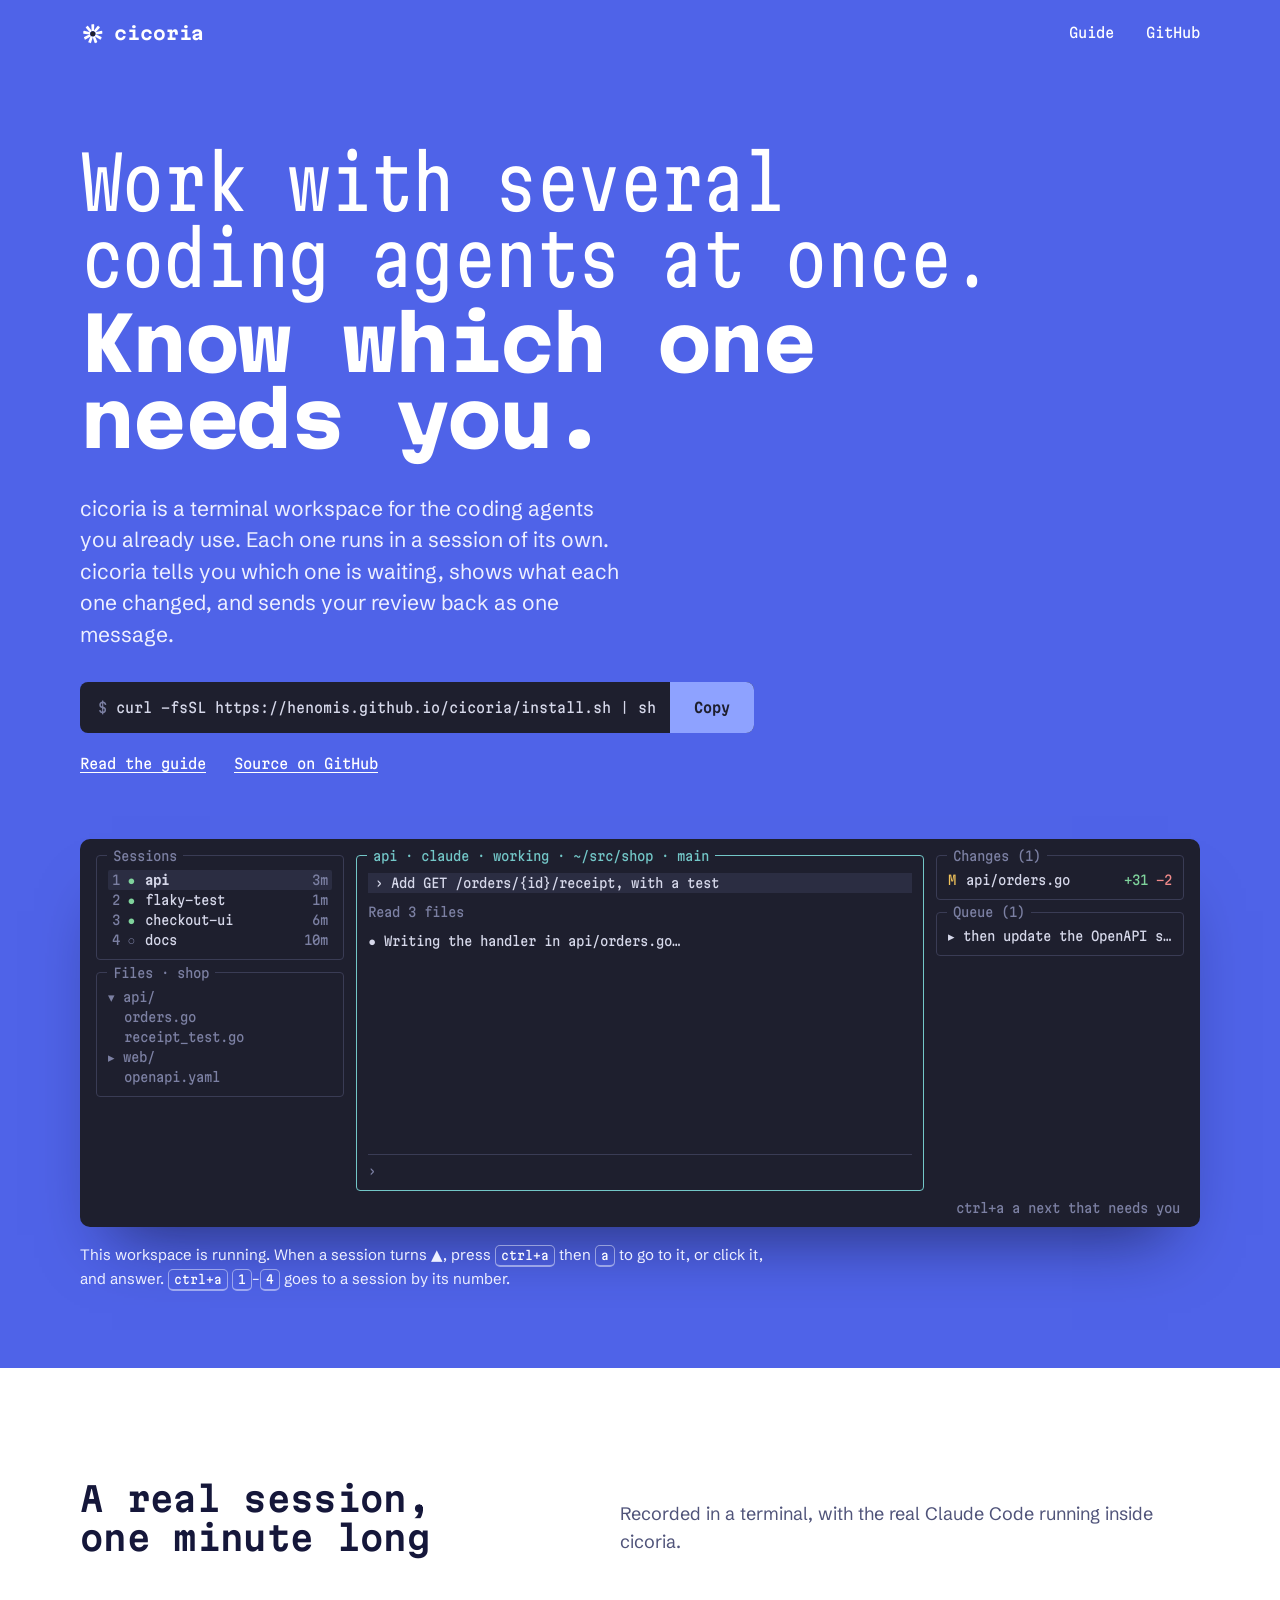
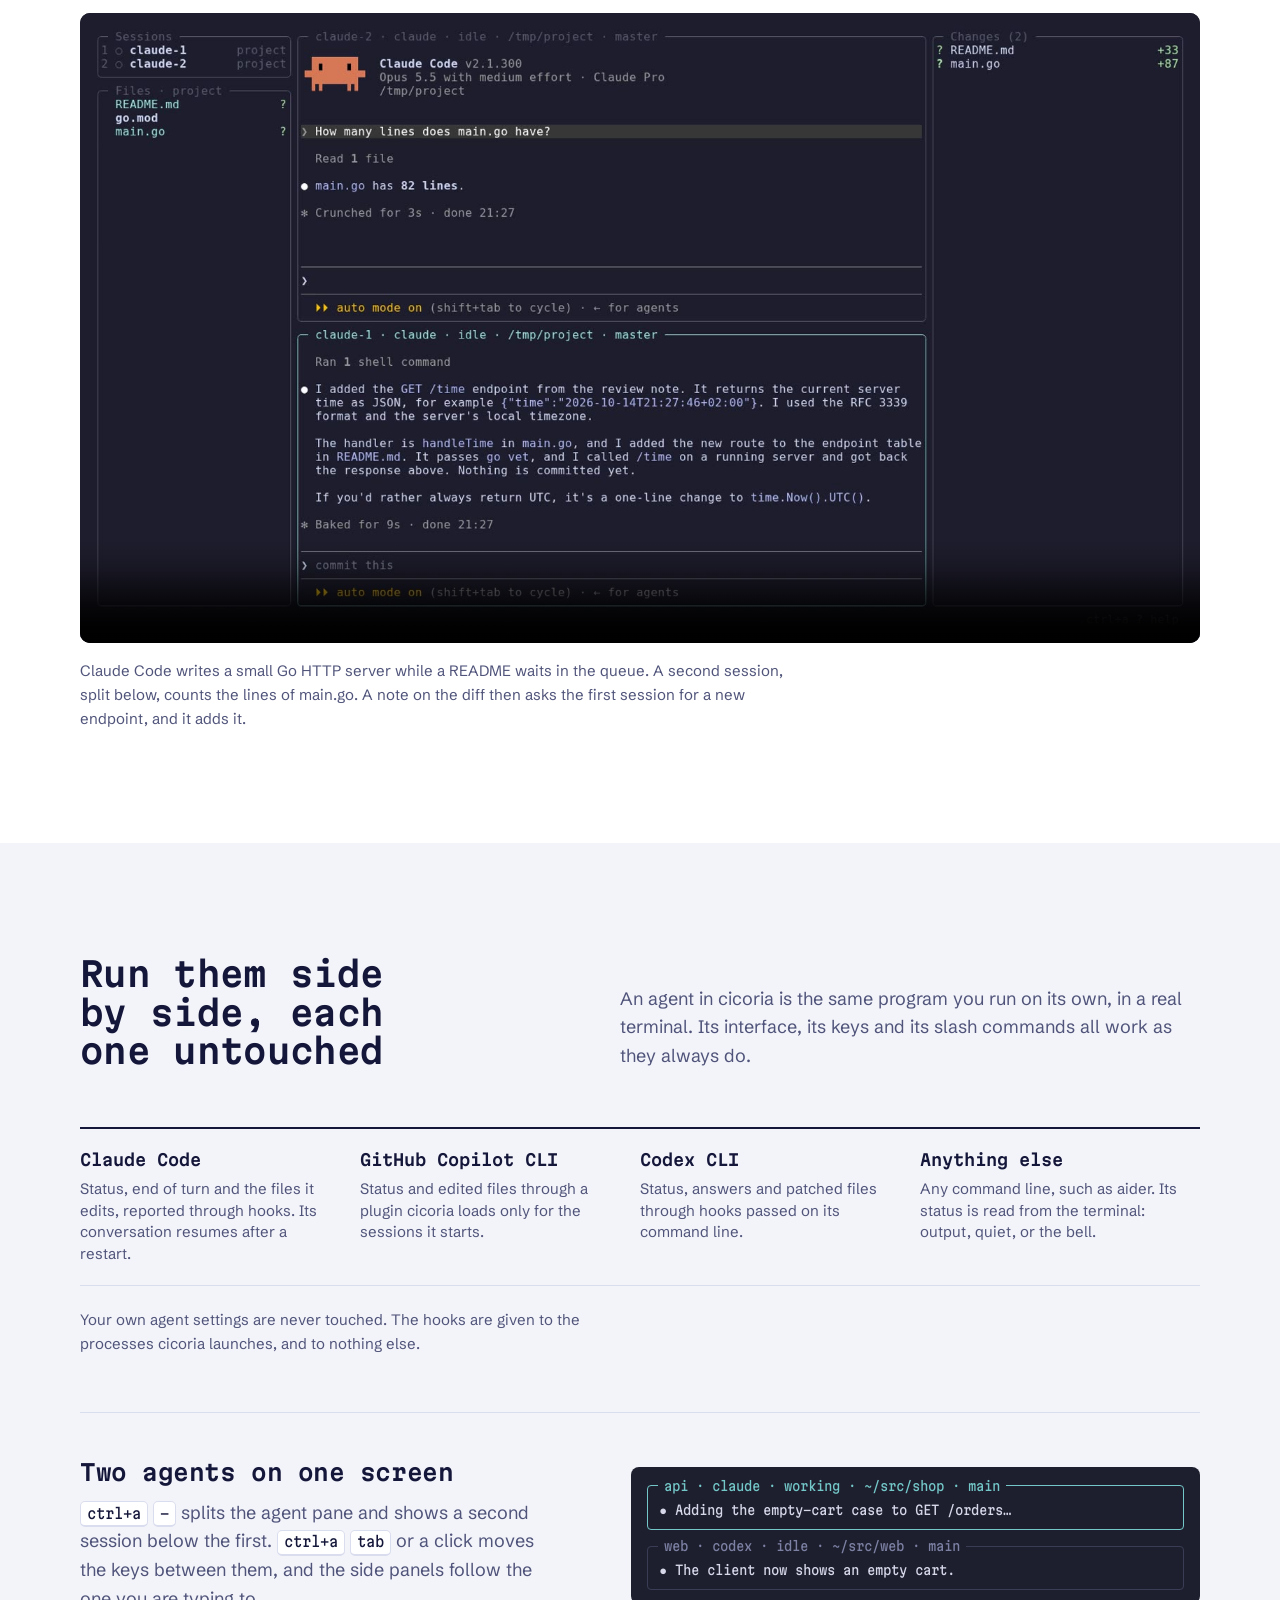
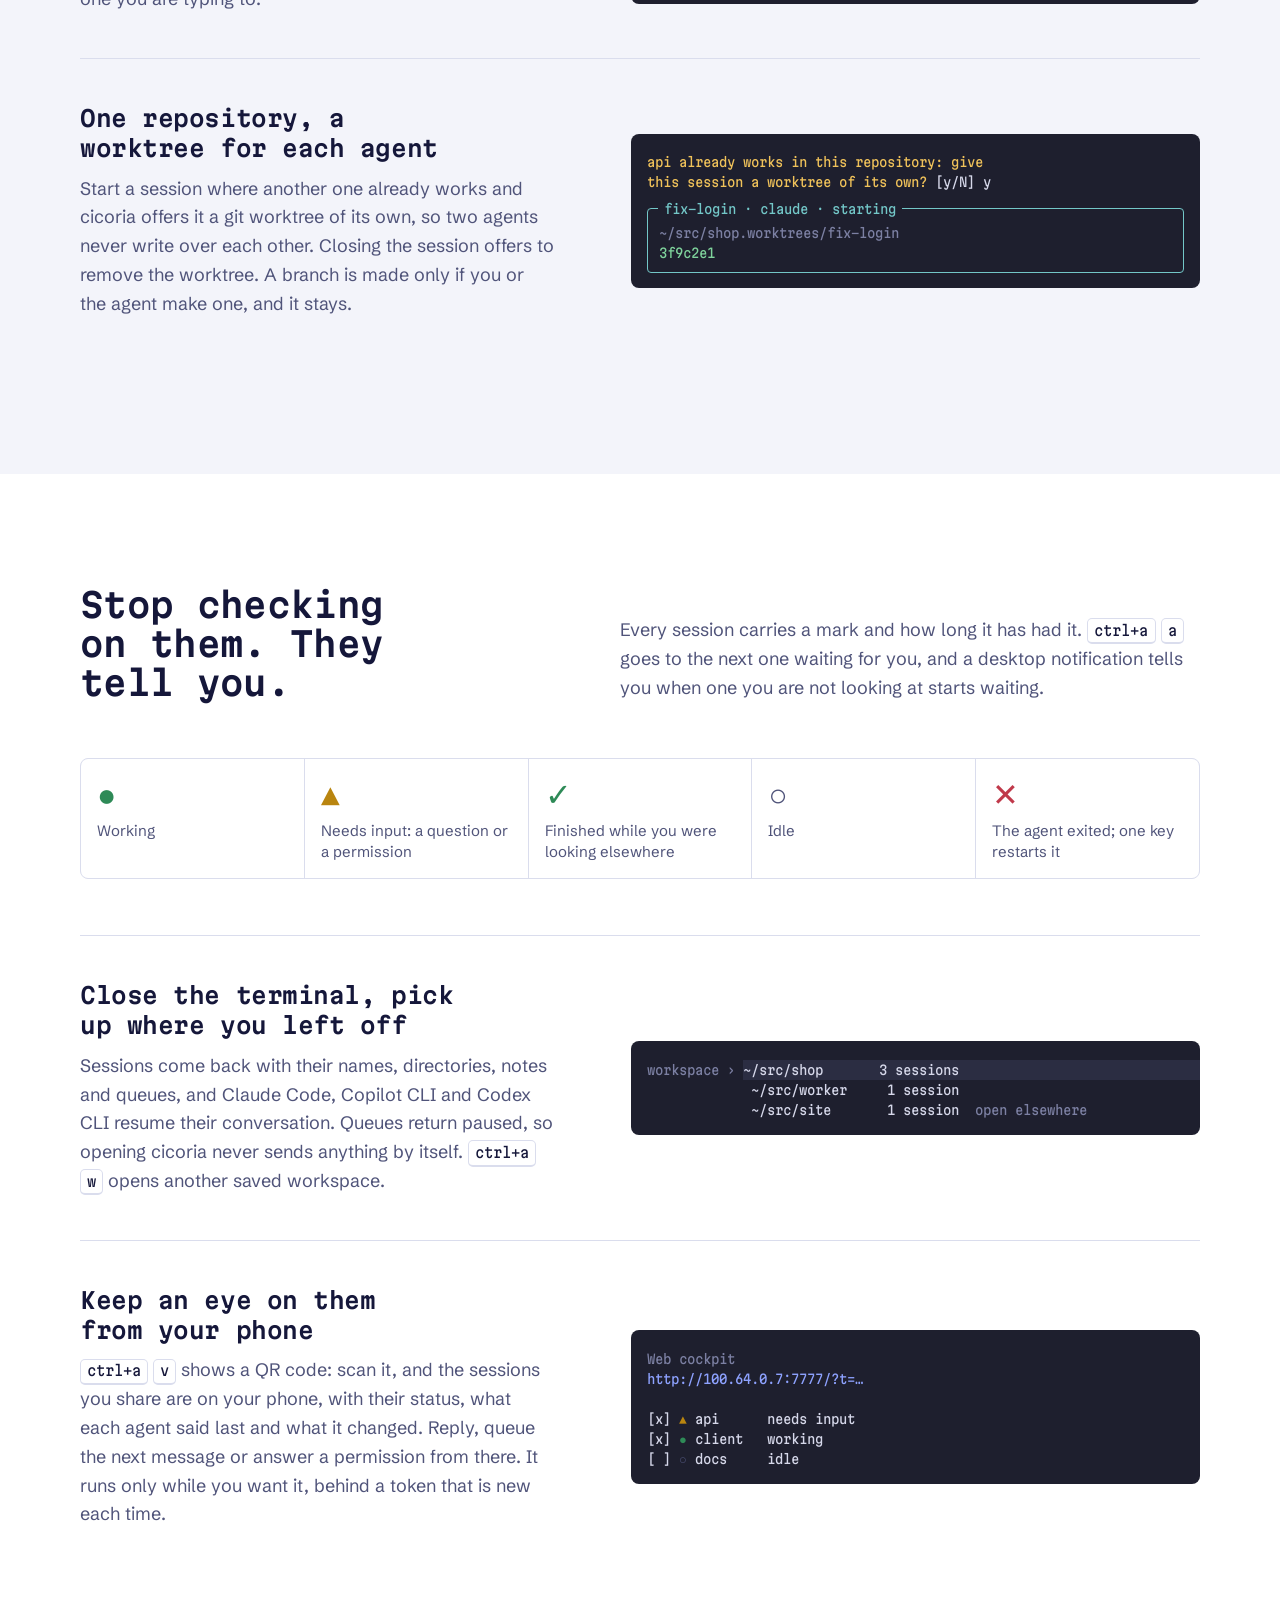
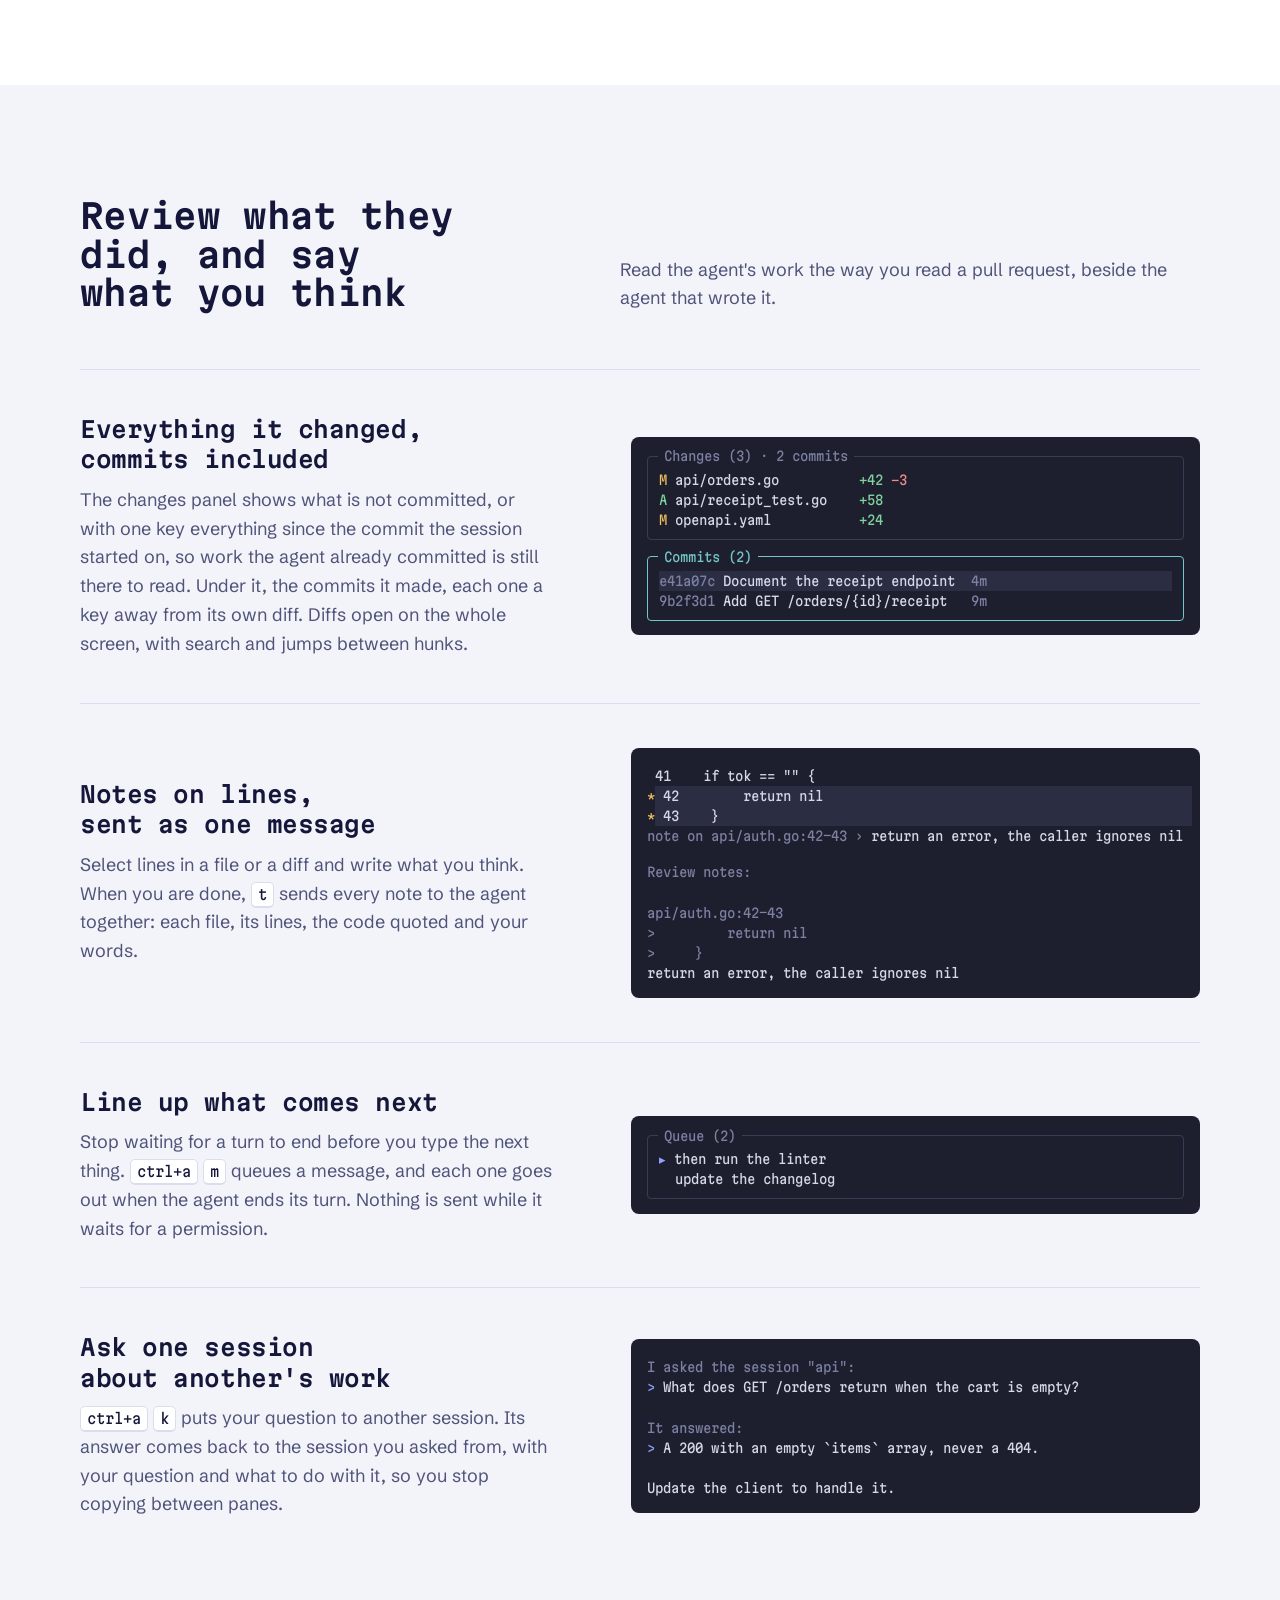
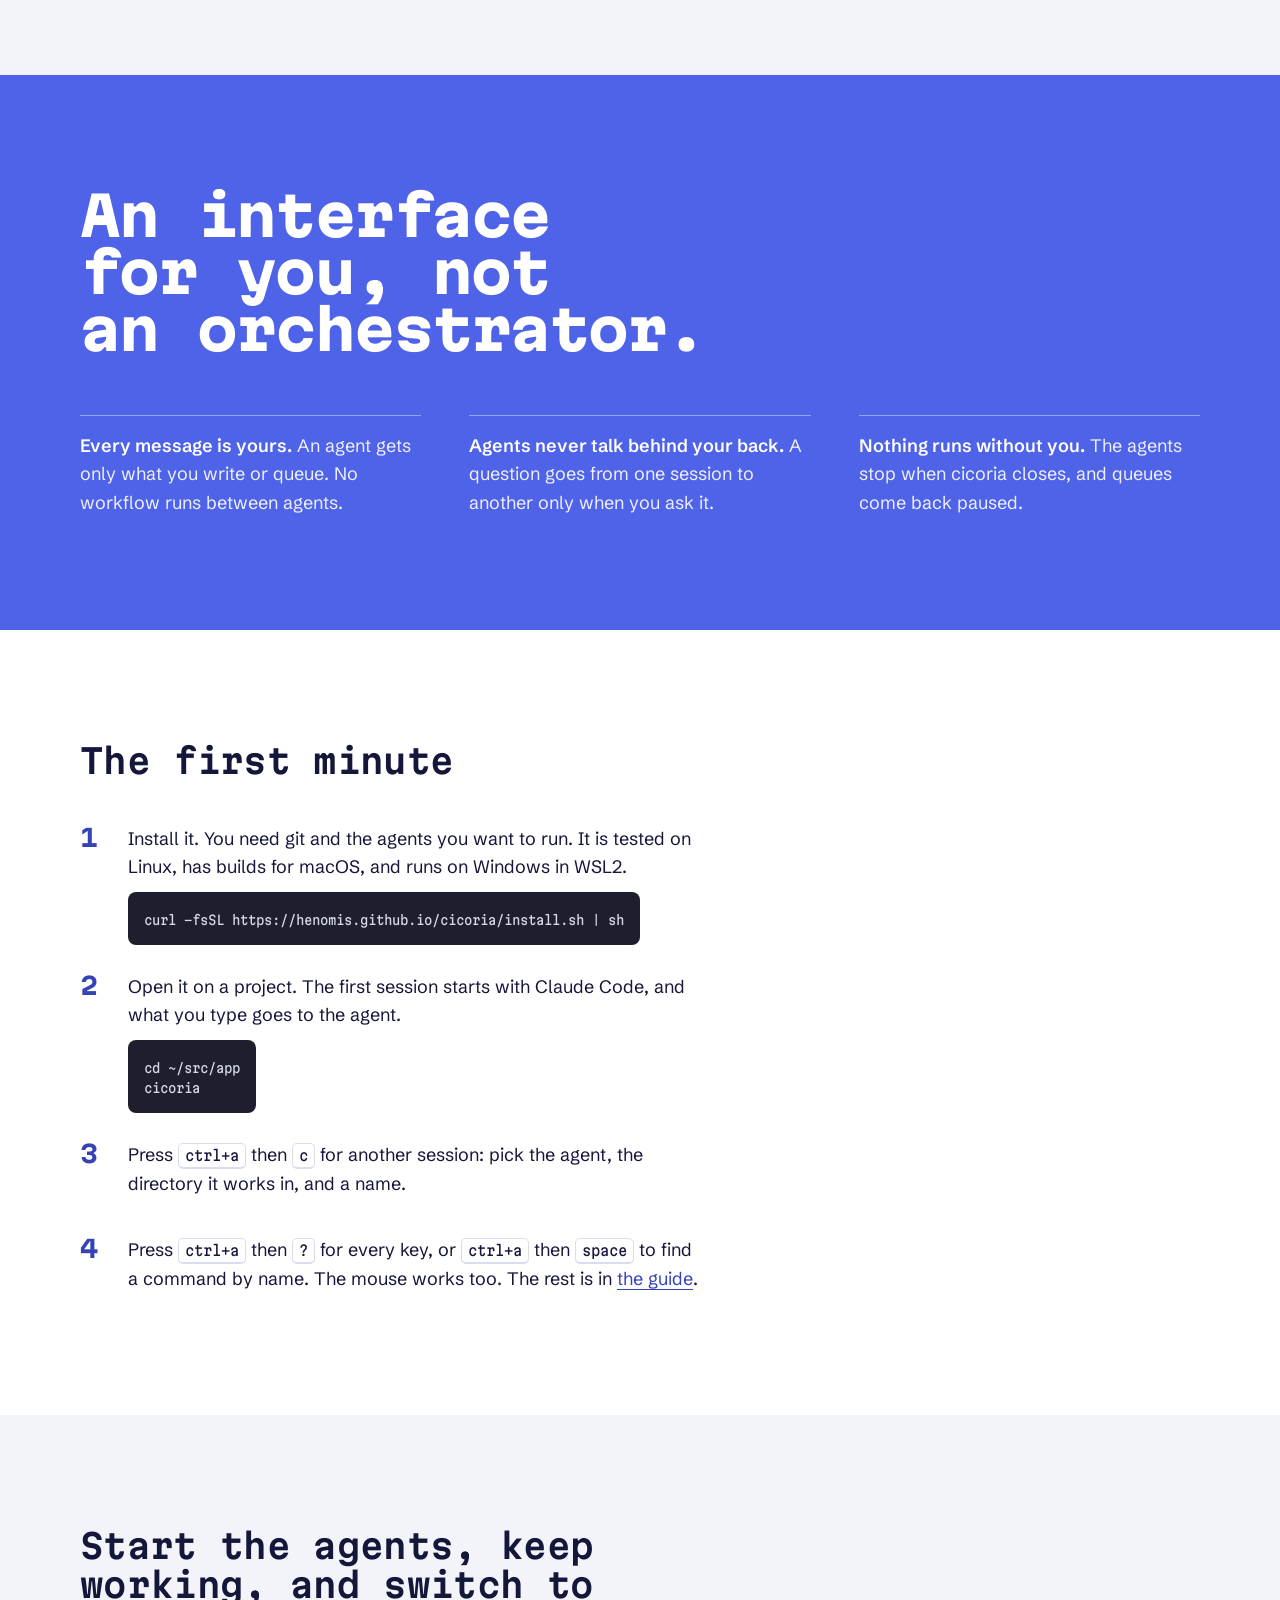
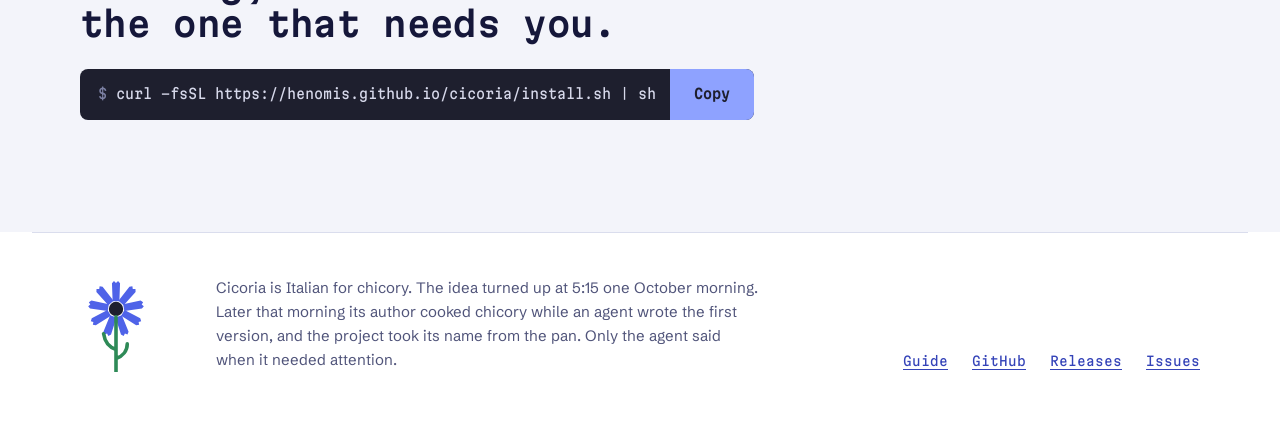
==== commit 8396ca1a: "Make worktrees on no branch A session's worktree now starts detached on the commit its directory is " ====
--- a/web/index.html
+++ b/web/index.html
@@ -115,13 +115,13 @@
       <div class="ability">
         <div>
           <h3>One repository, a worktree for each agent</h3>
-          <p>Start a session where another one already works and cicoria offers it a git worktree and a branch of its own, so two agents never write over each other. Closing the session offers to remove the worktree. The branch stays.</p>
+          <p>Start a session where another one already works and cicoria offers it a git worktree of its own, so two agents never write over each other. Closing the session offers to remove the worktree. A branch is made only if you or the agent make one, and it stays.</p>
         </div>
         <div class="term">
           <pre><span class="w">api already works in this repository: give
 this session a worktree of its own?</span> [y/N] y</pre>
           <div class="tp lit"><span class="tp-t">fix-login · claude · starting</span><pre><span class="d">~/src/shop.worktrees/fix-login</span>
-<span class="g">cicoria/fix-login</span></pre></div>
+<span class="g">3f9c2e1</span></pre></div>
         </div>
       </div>
     </div>
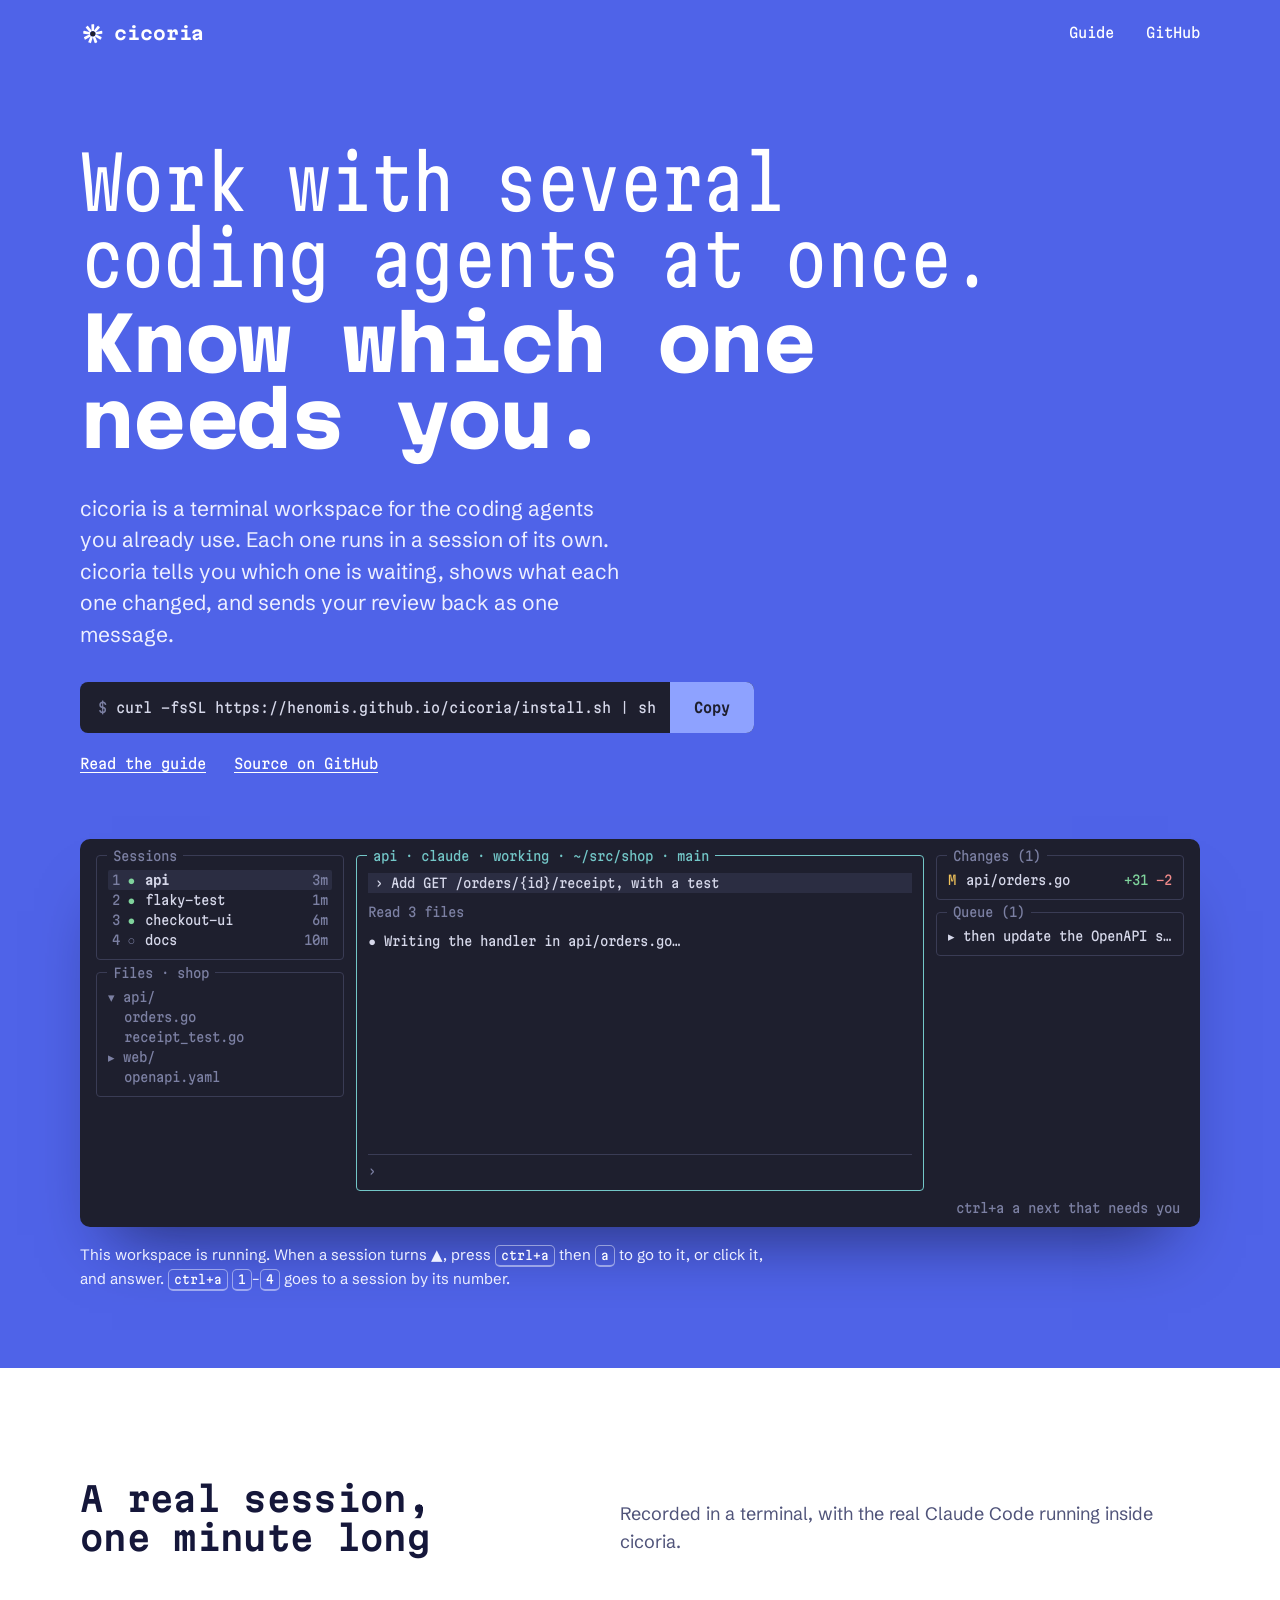
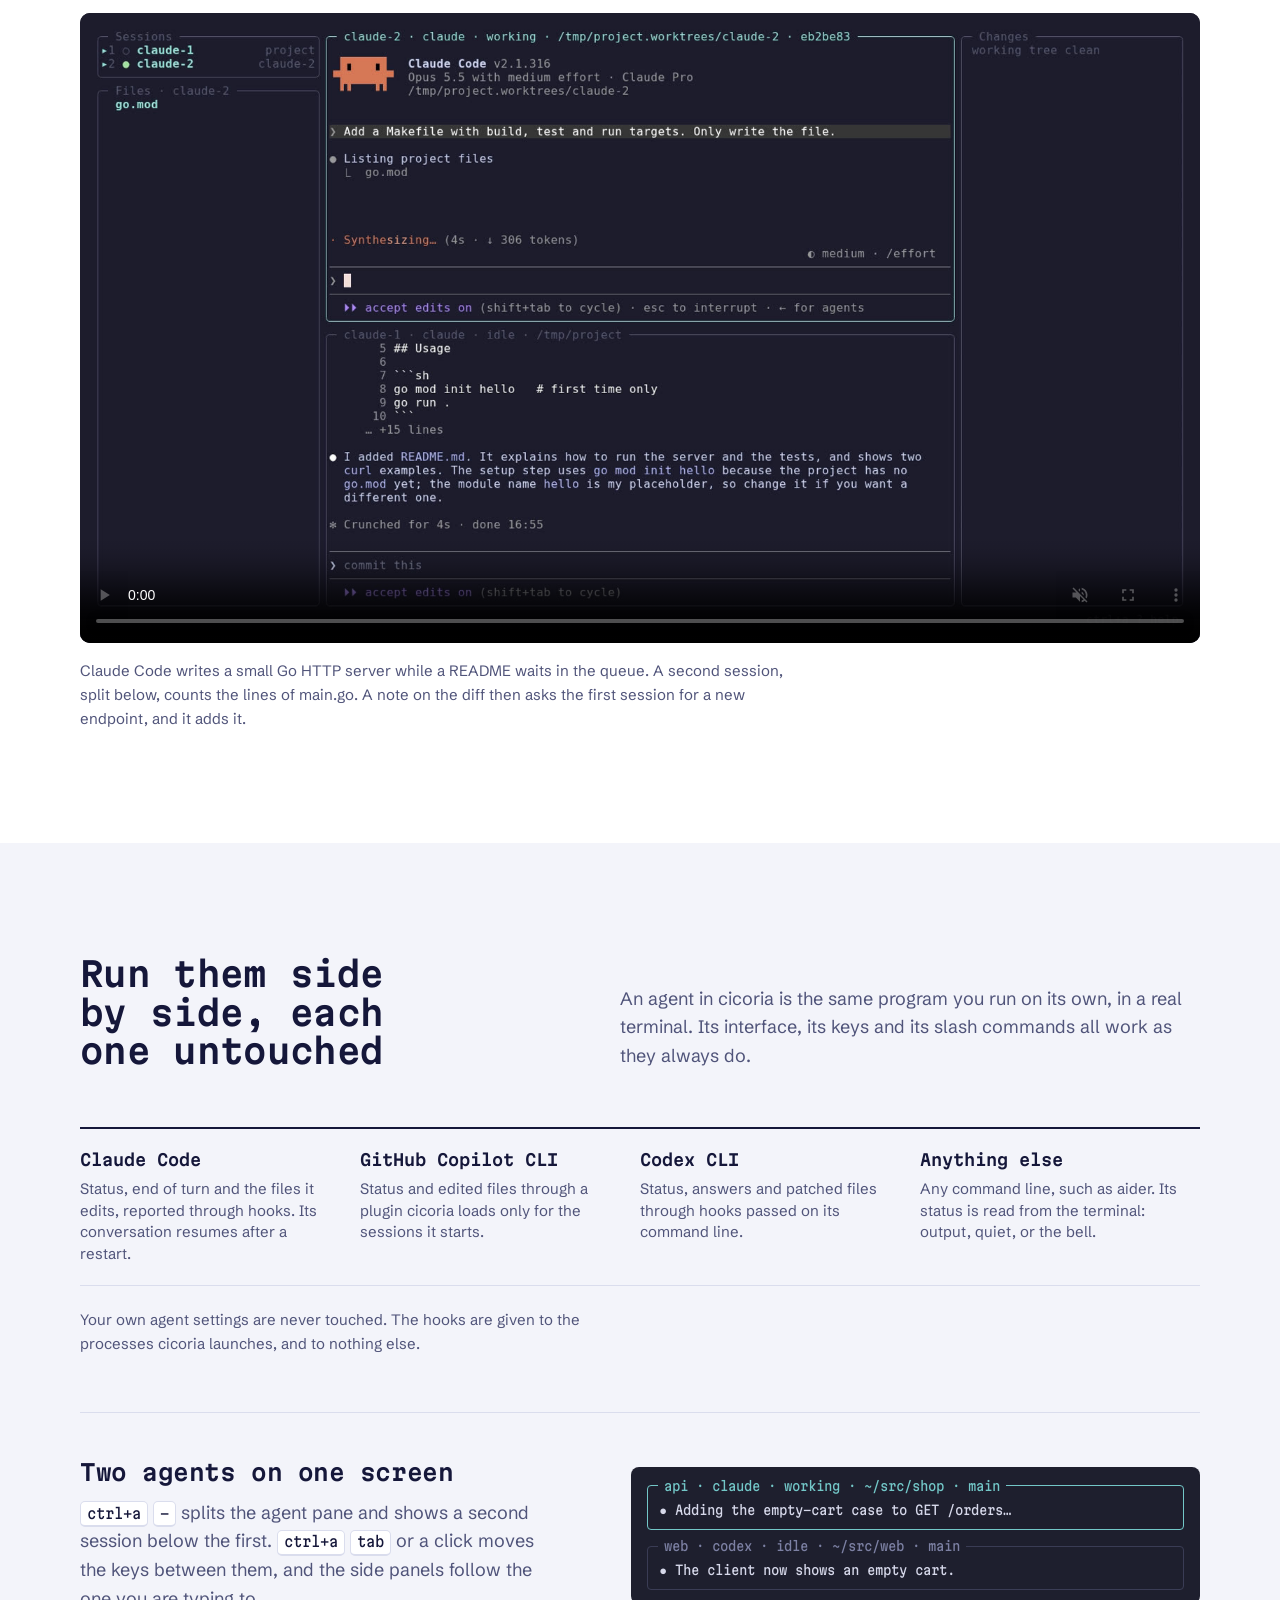
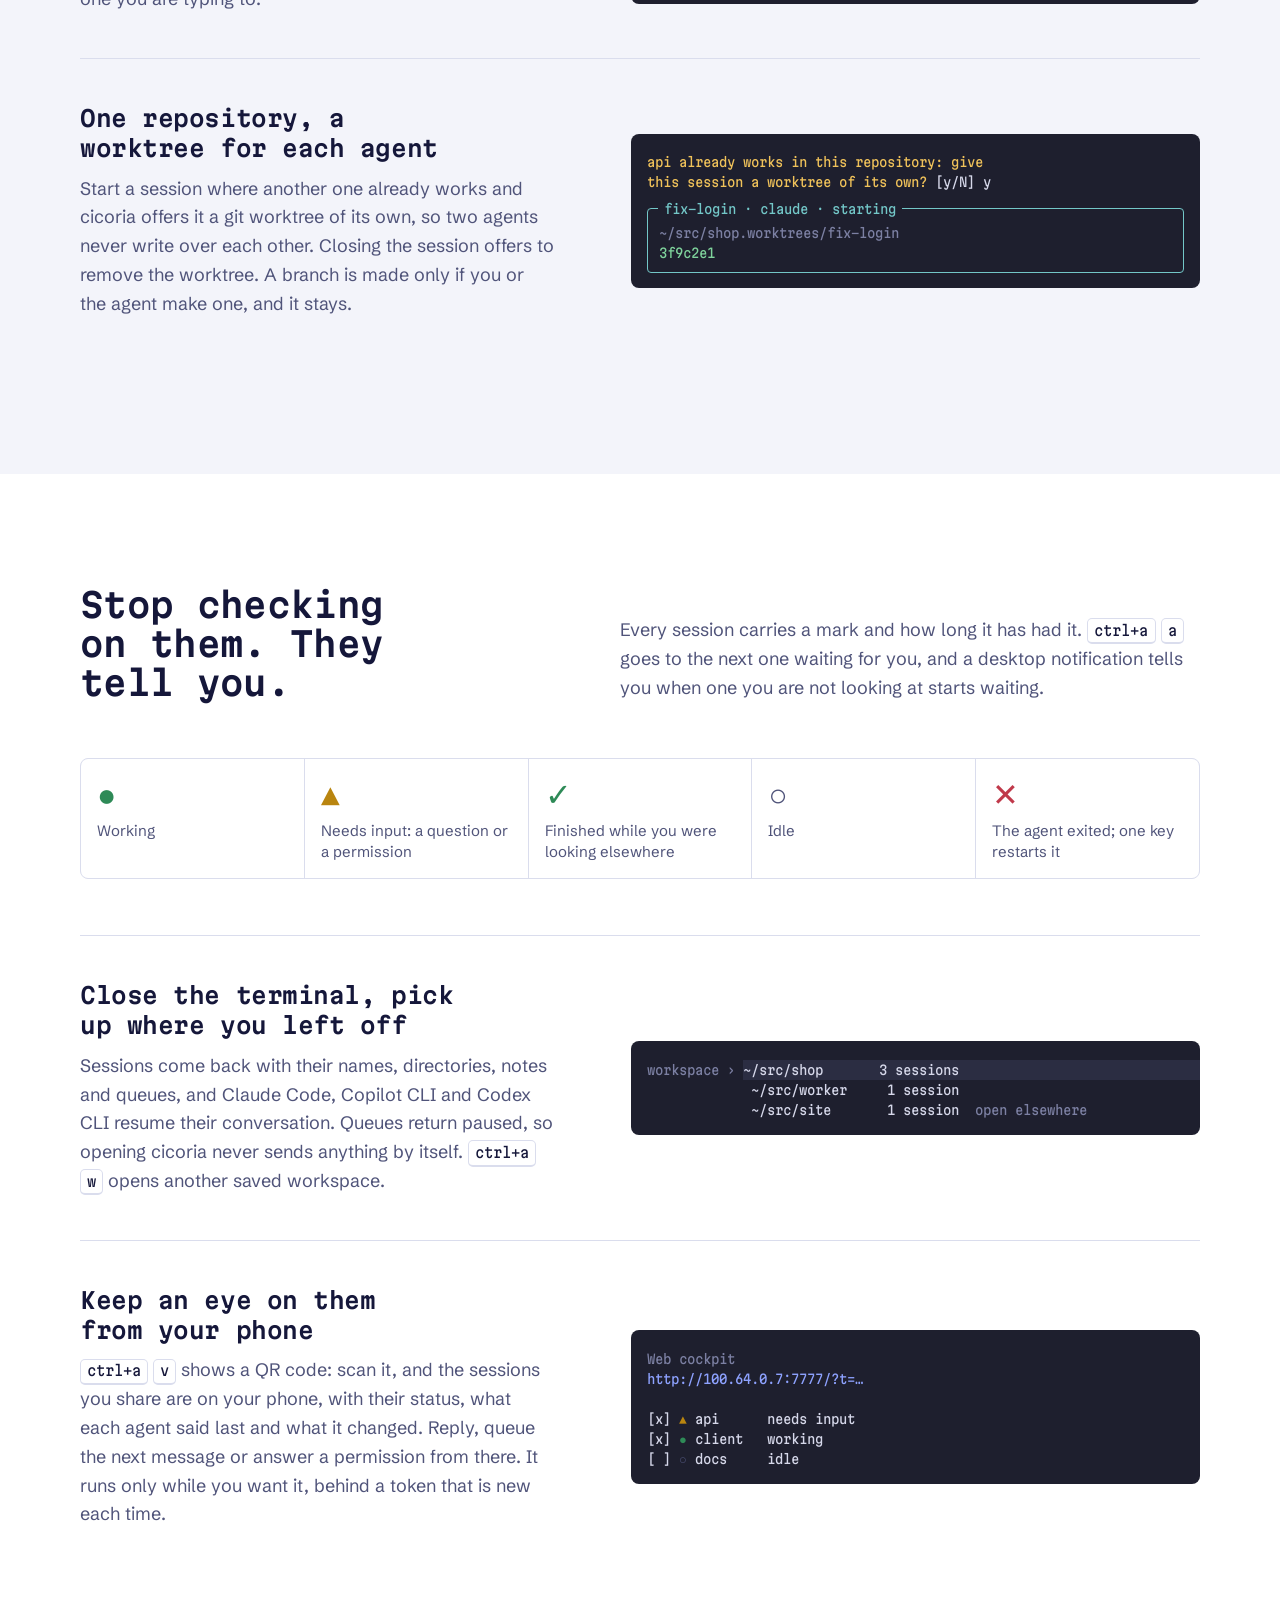
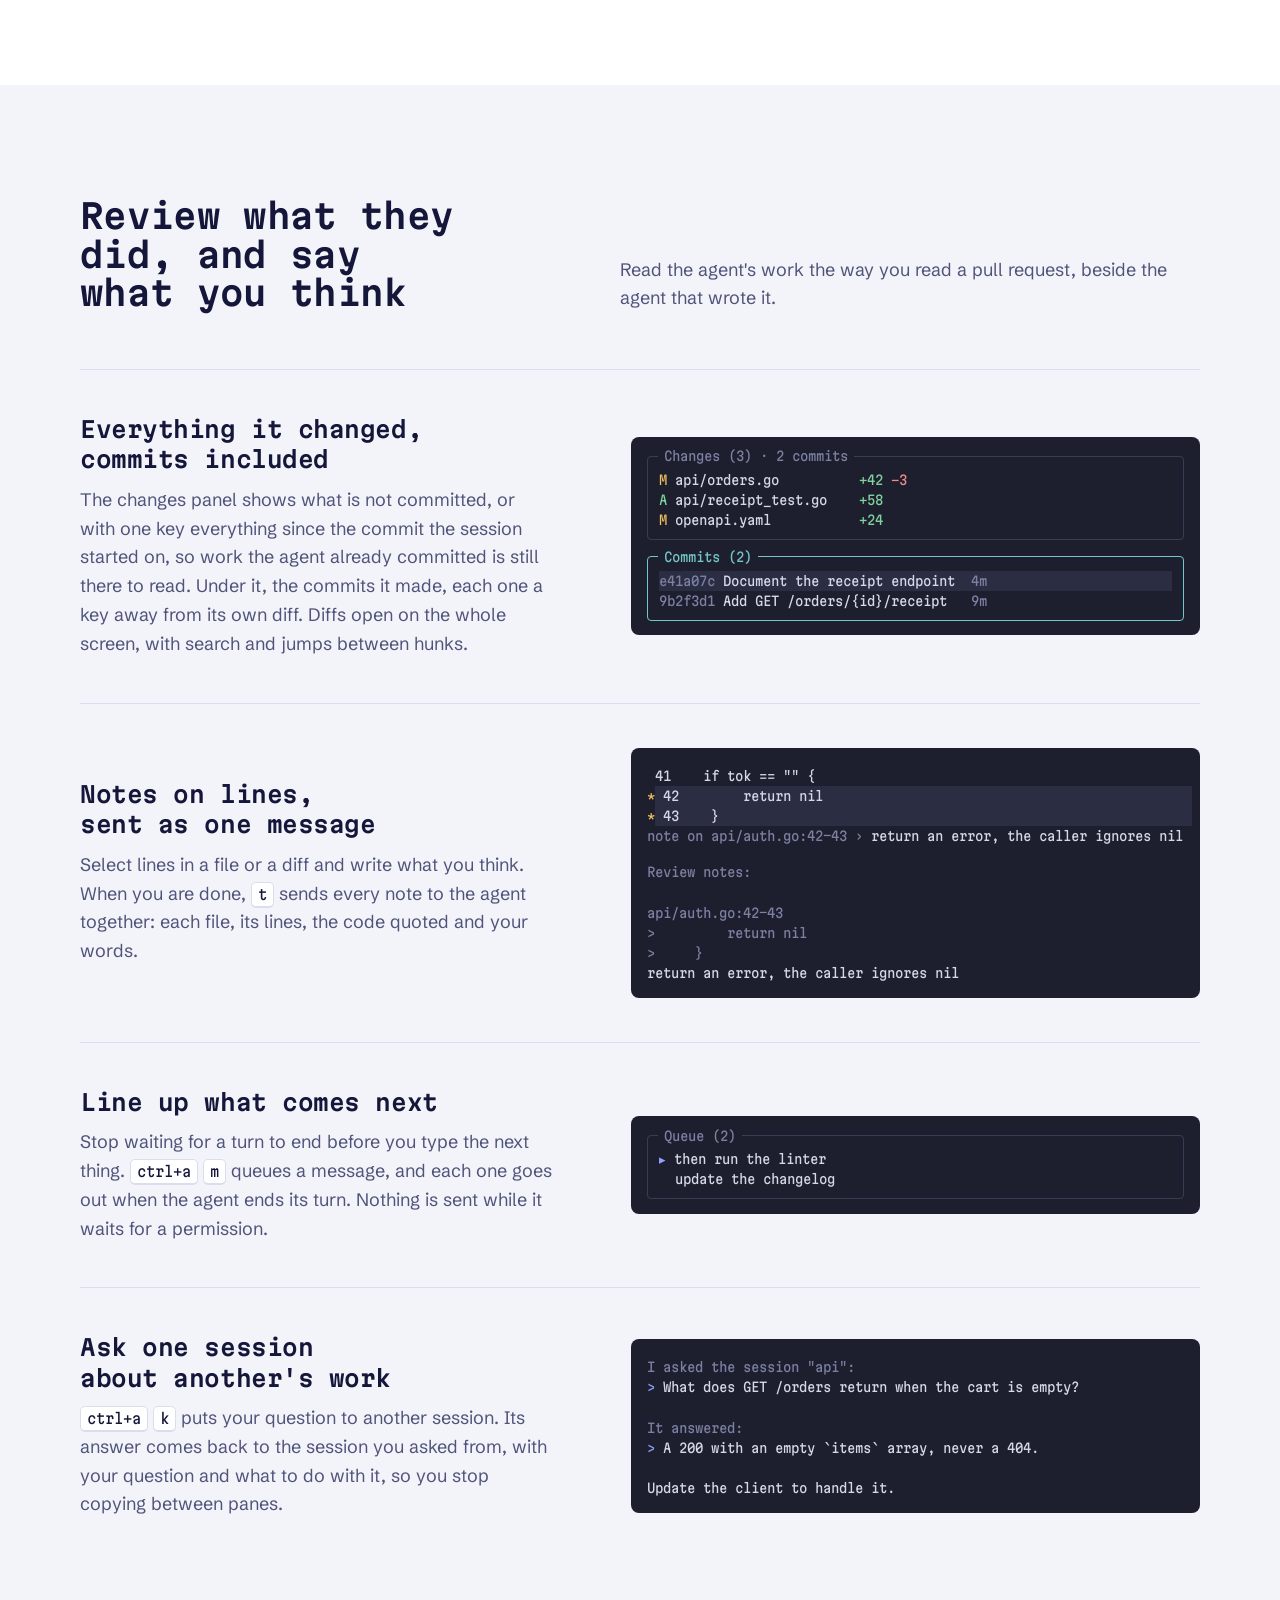
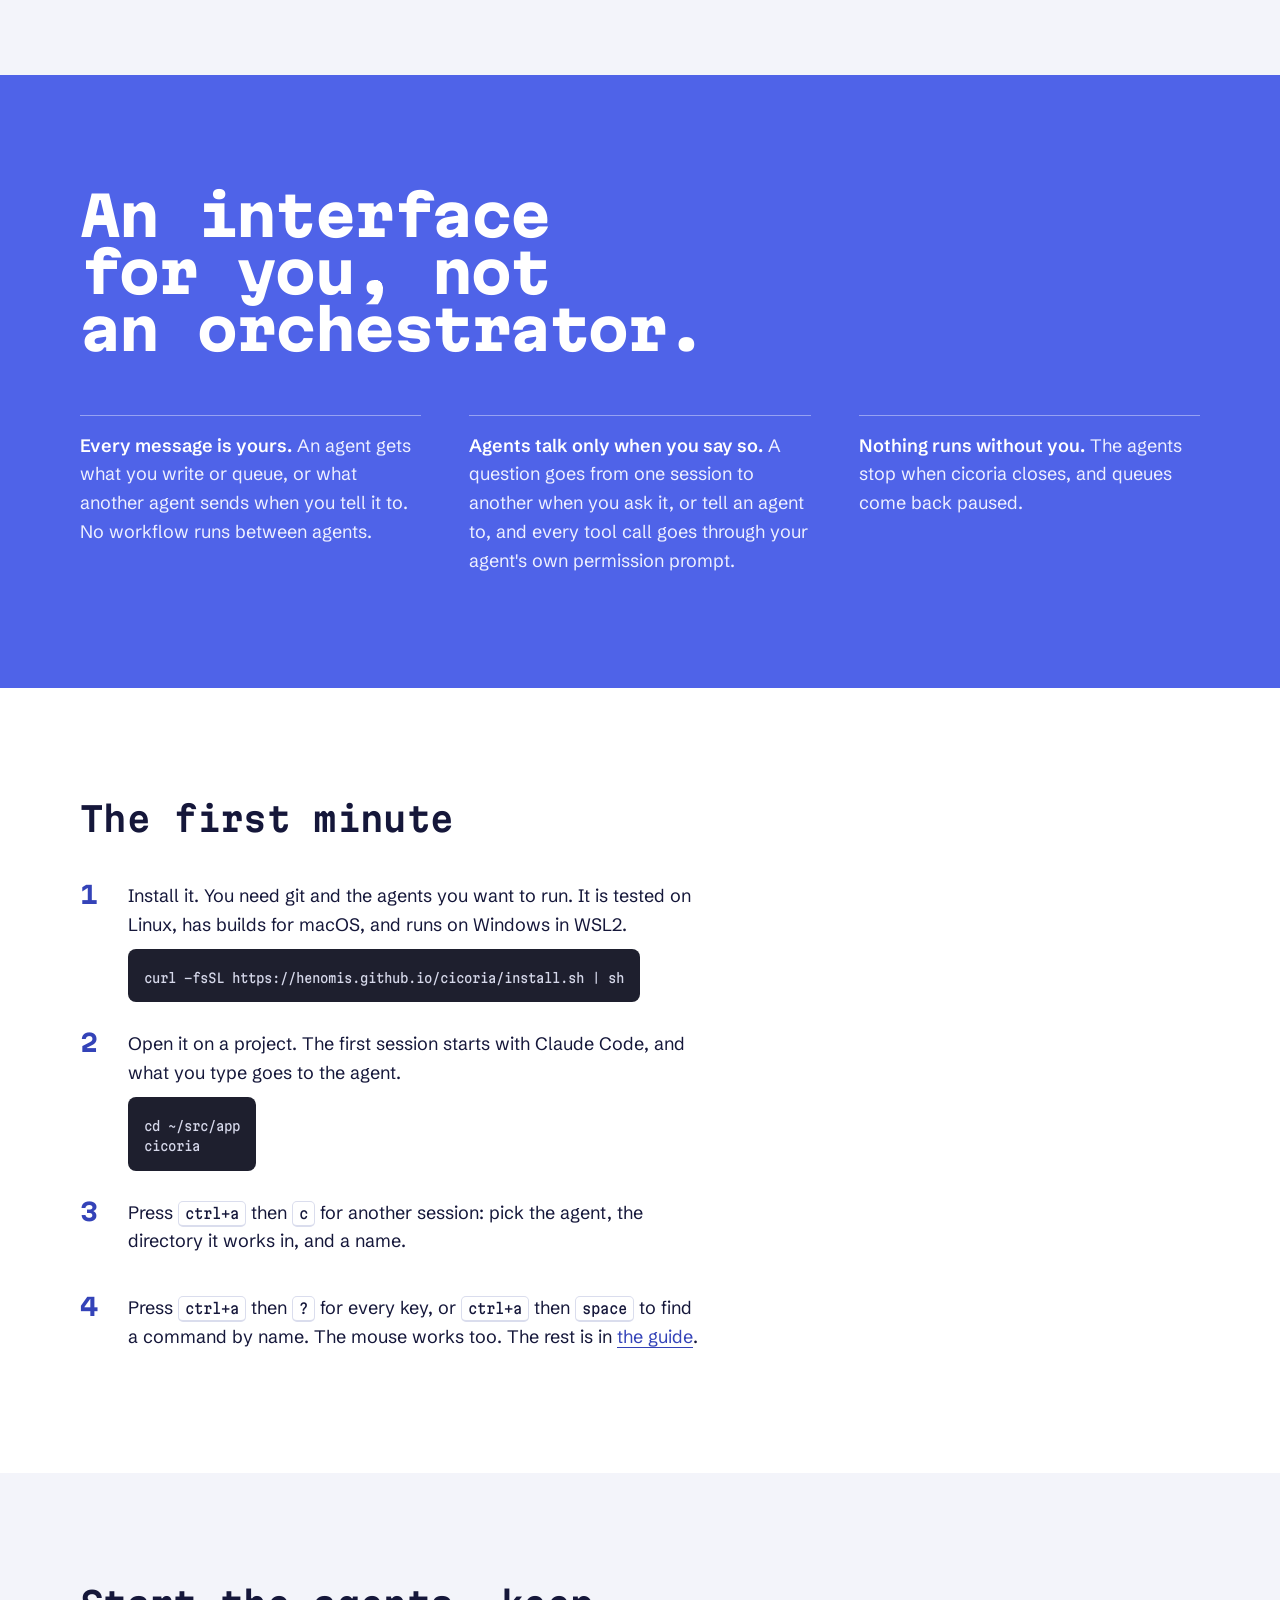
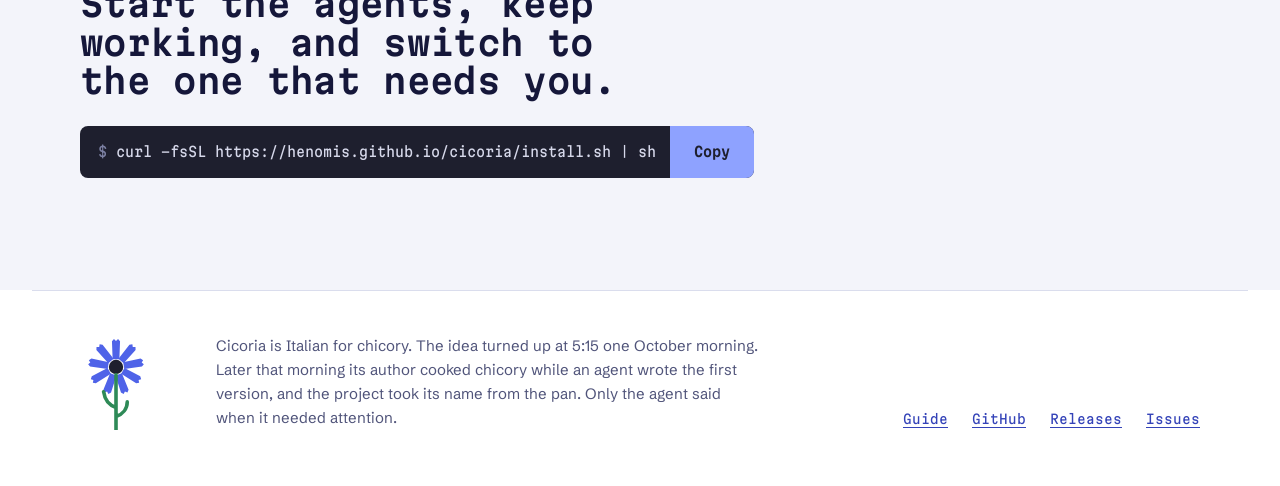
==== commit 882edd0d: "Let agents message other sessions through an MCP server of cicoria's cicoria gives the agents it lau" ====
--- a/web/index.html
+++ b/web/index.html
@@ -243,8 +243,8 @@
     <div class="wrap">
       <h2 id="principle">An interface for you, not an orchestrator.</h2>
       <div class="facts">
-        <p><b>Every message is yours.</b> An agent gets only what you write or queue. No workflow runs between agents.</p>
-        <p><b>Agents never talk behind your back.</b> A question goes from one session to another only when you ask it.</p>
+        <p><b>Every message is yours.</b> An agent gets what you write or queue, or what another agent sends when you tell it to. No workflow runs between agents.</p>
+        <p><b>Agents talk only when you say so.</b> A question goes from one session to another when you ask it, or tell an agent to, and every tool call goes through your agent's own permission prompt.</p>
         <p><b>Nothing runs without you.</b> The agents stop when cicoria closes, and queues come back paused.</p>
       </div>
     </div>
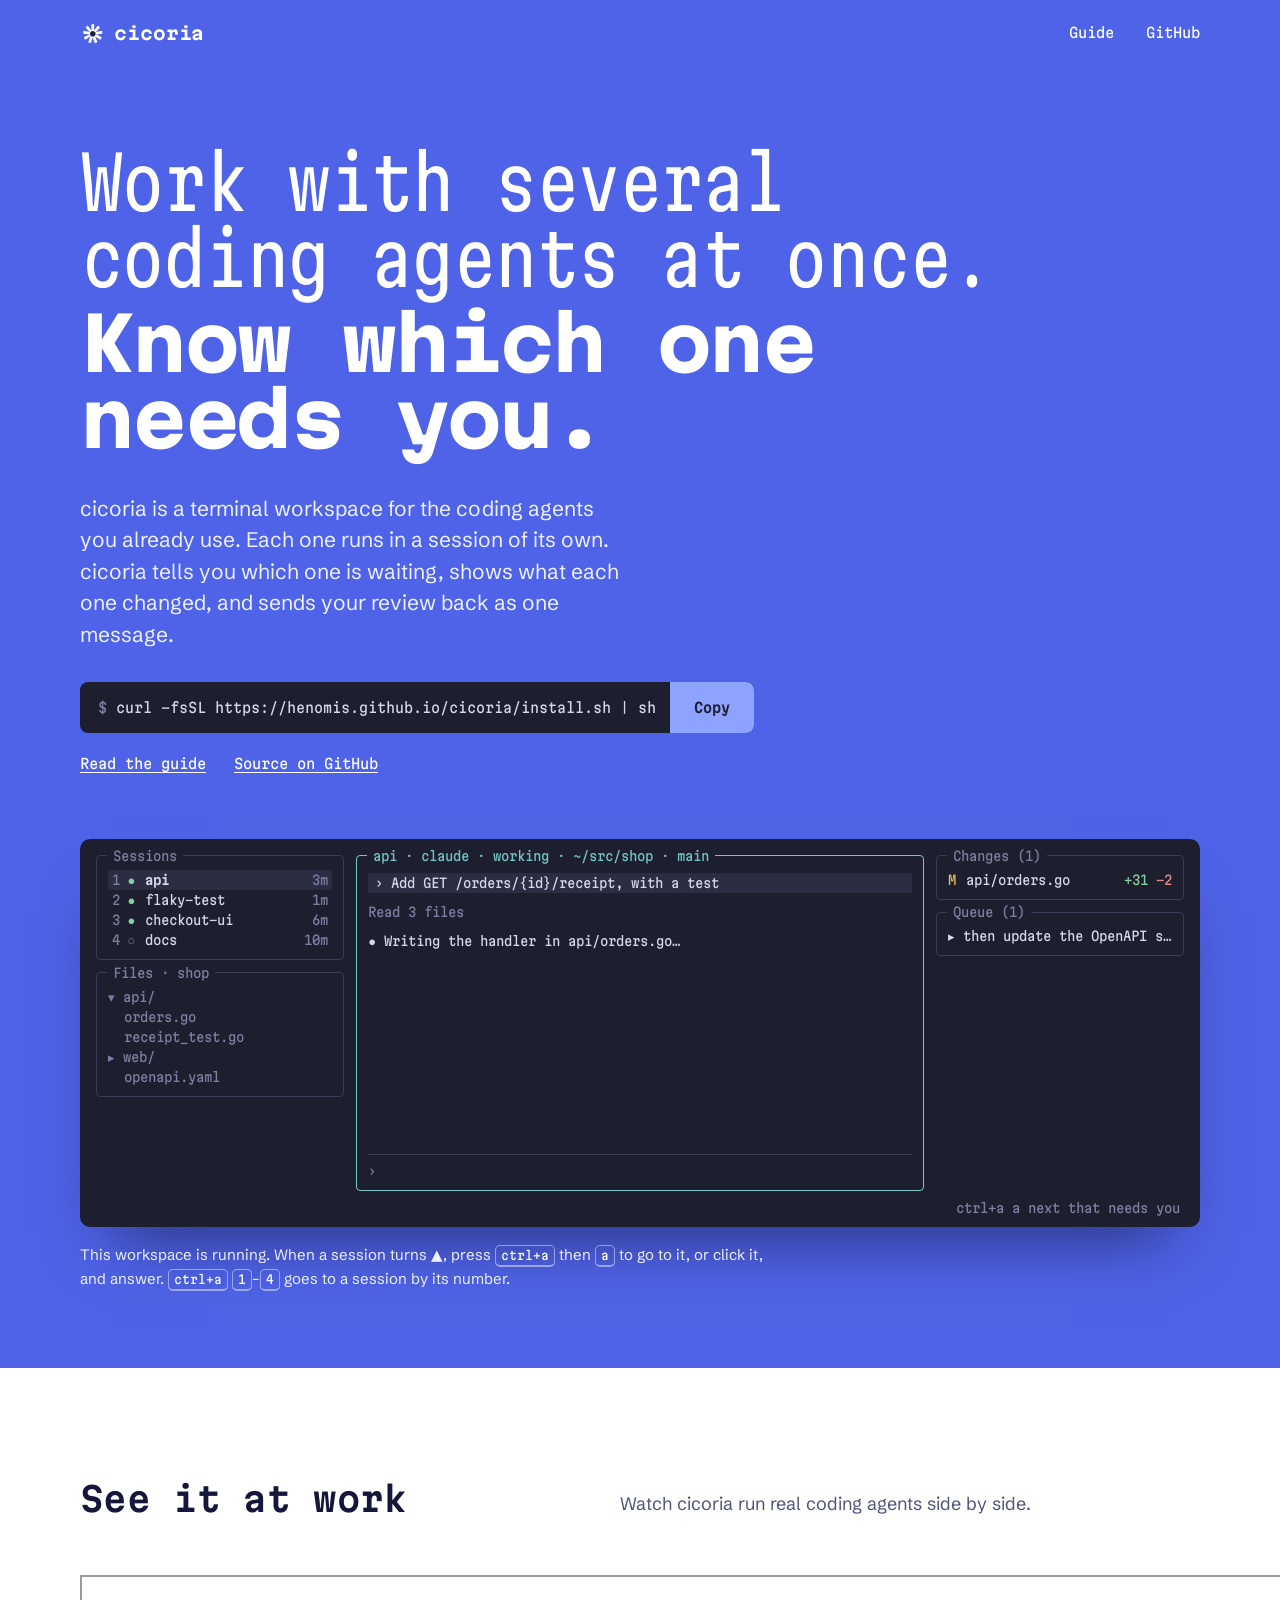
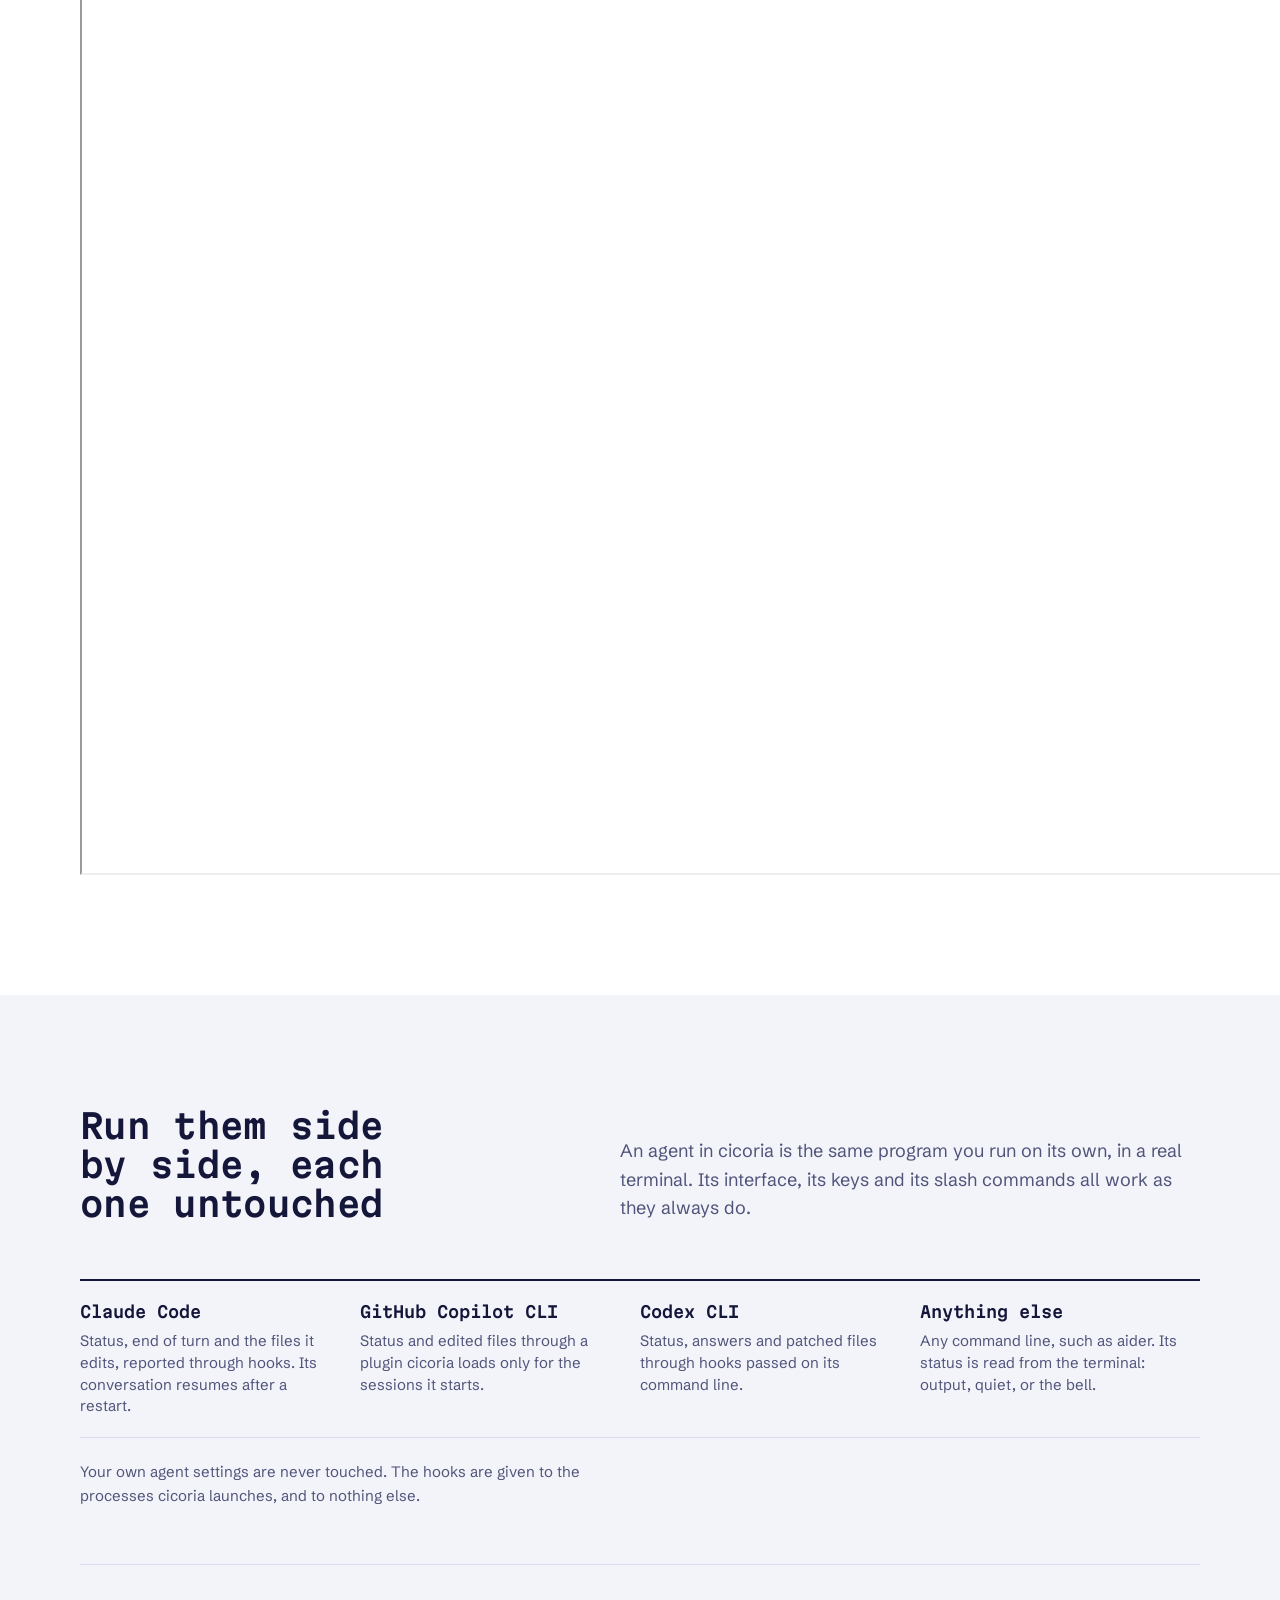
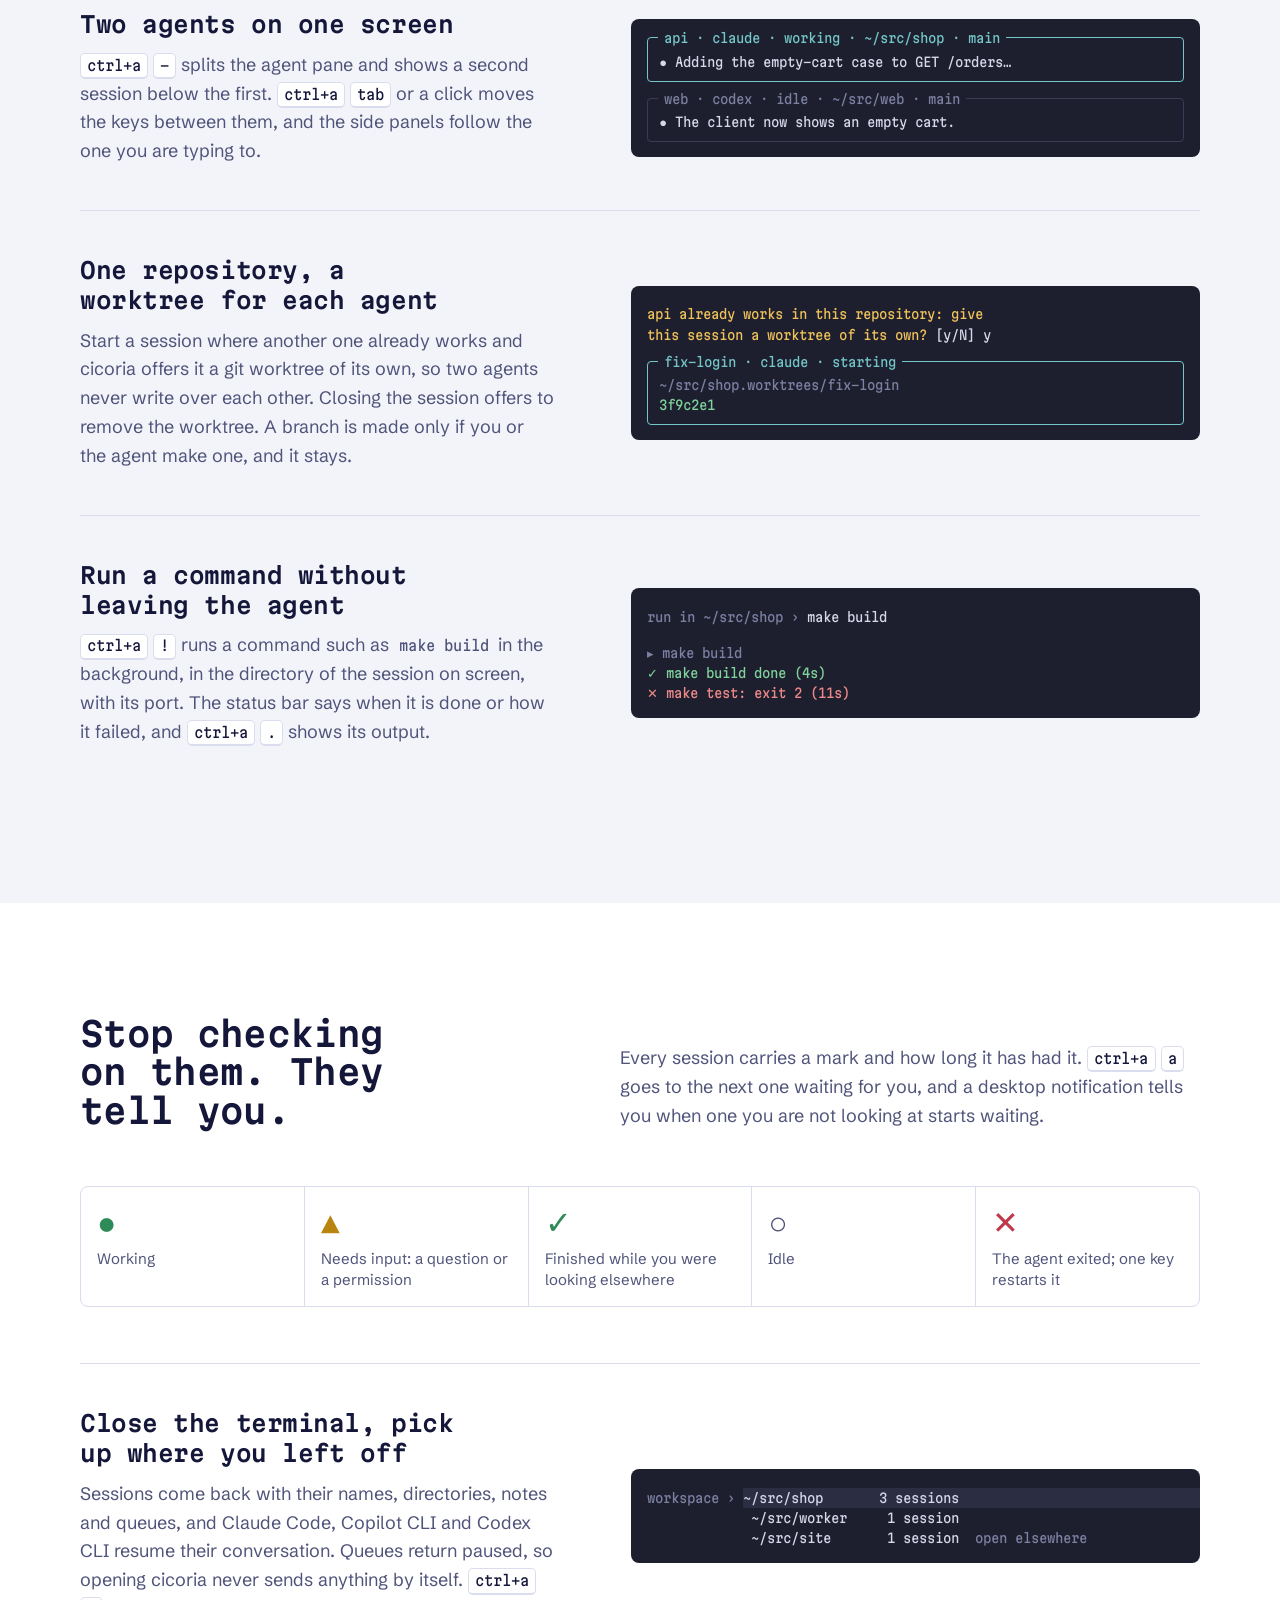
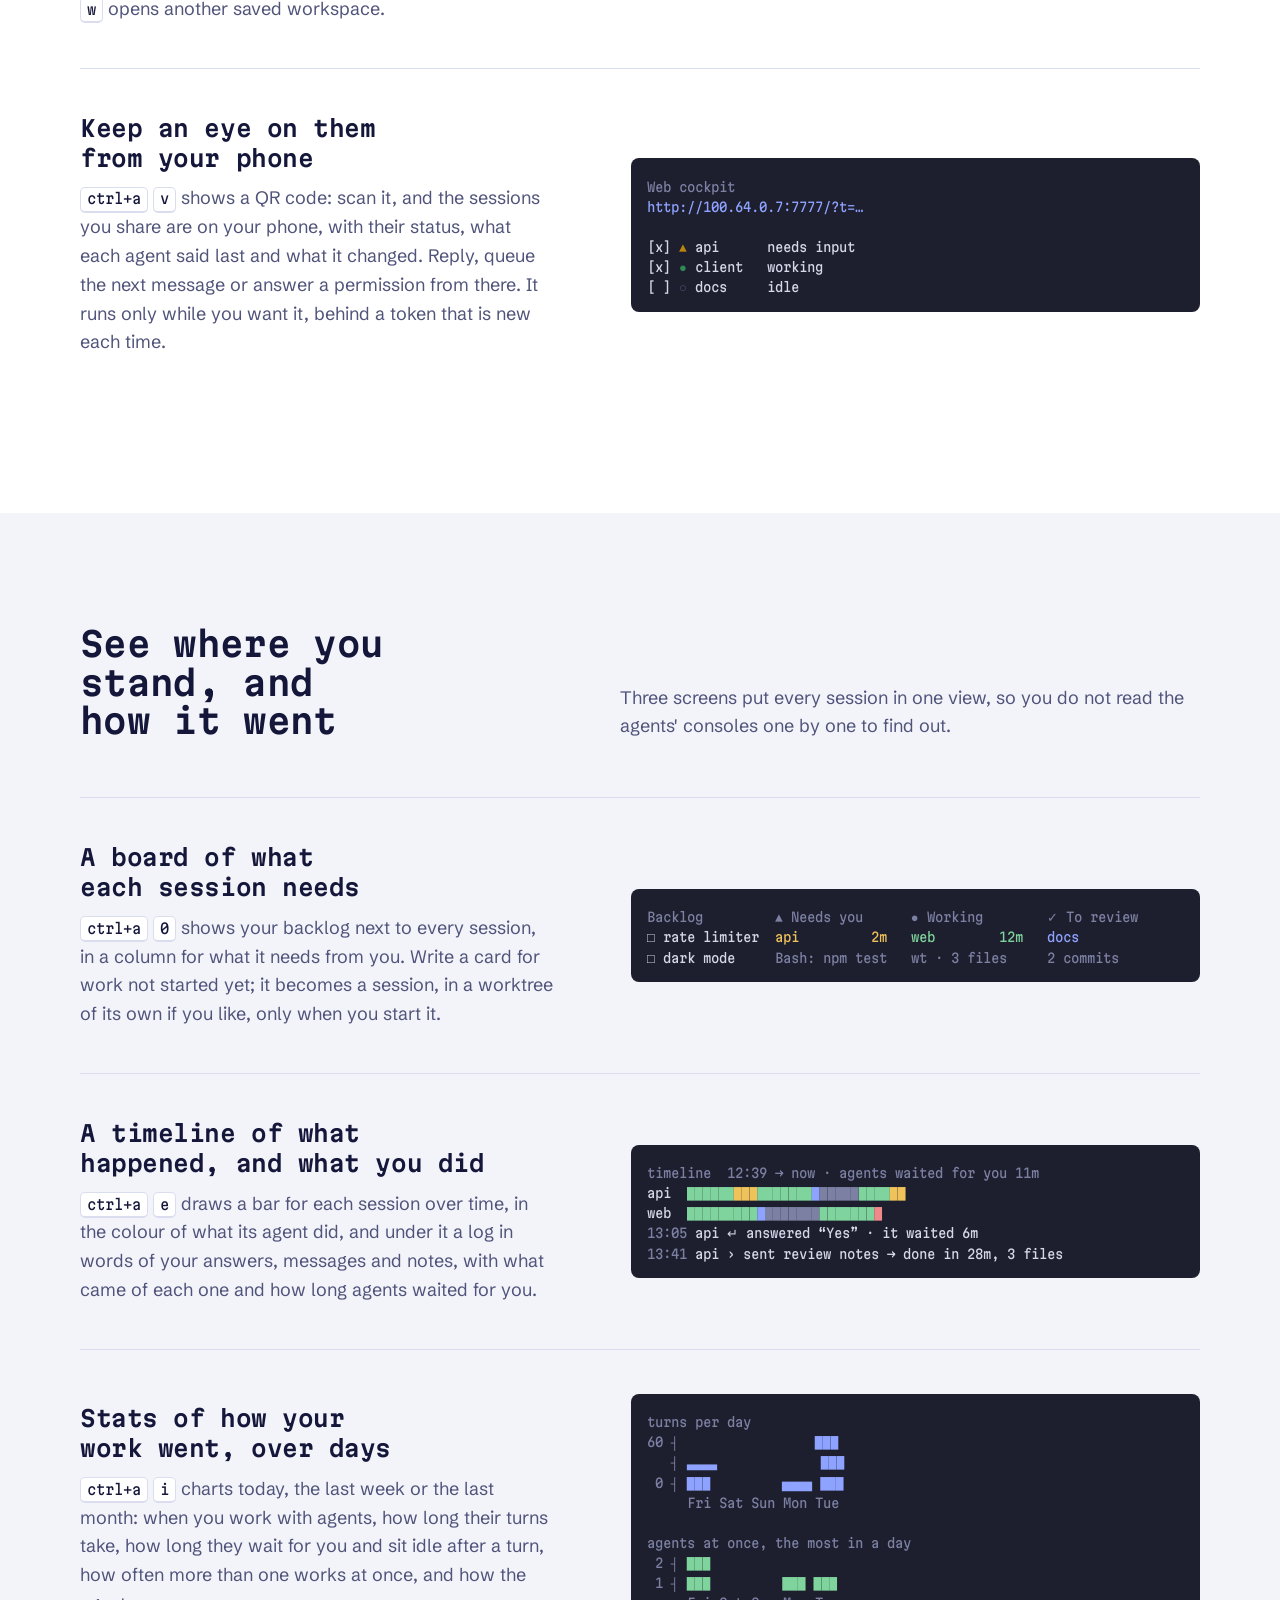
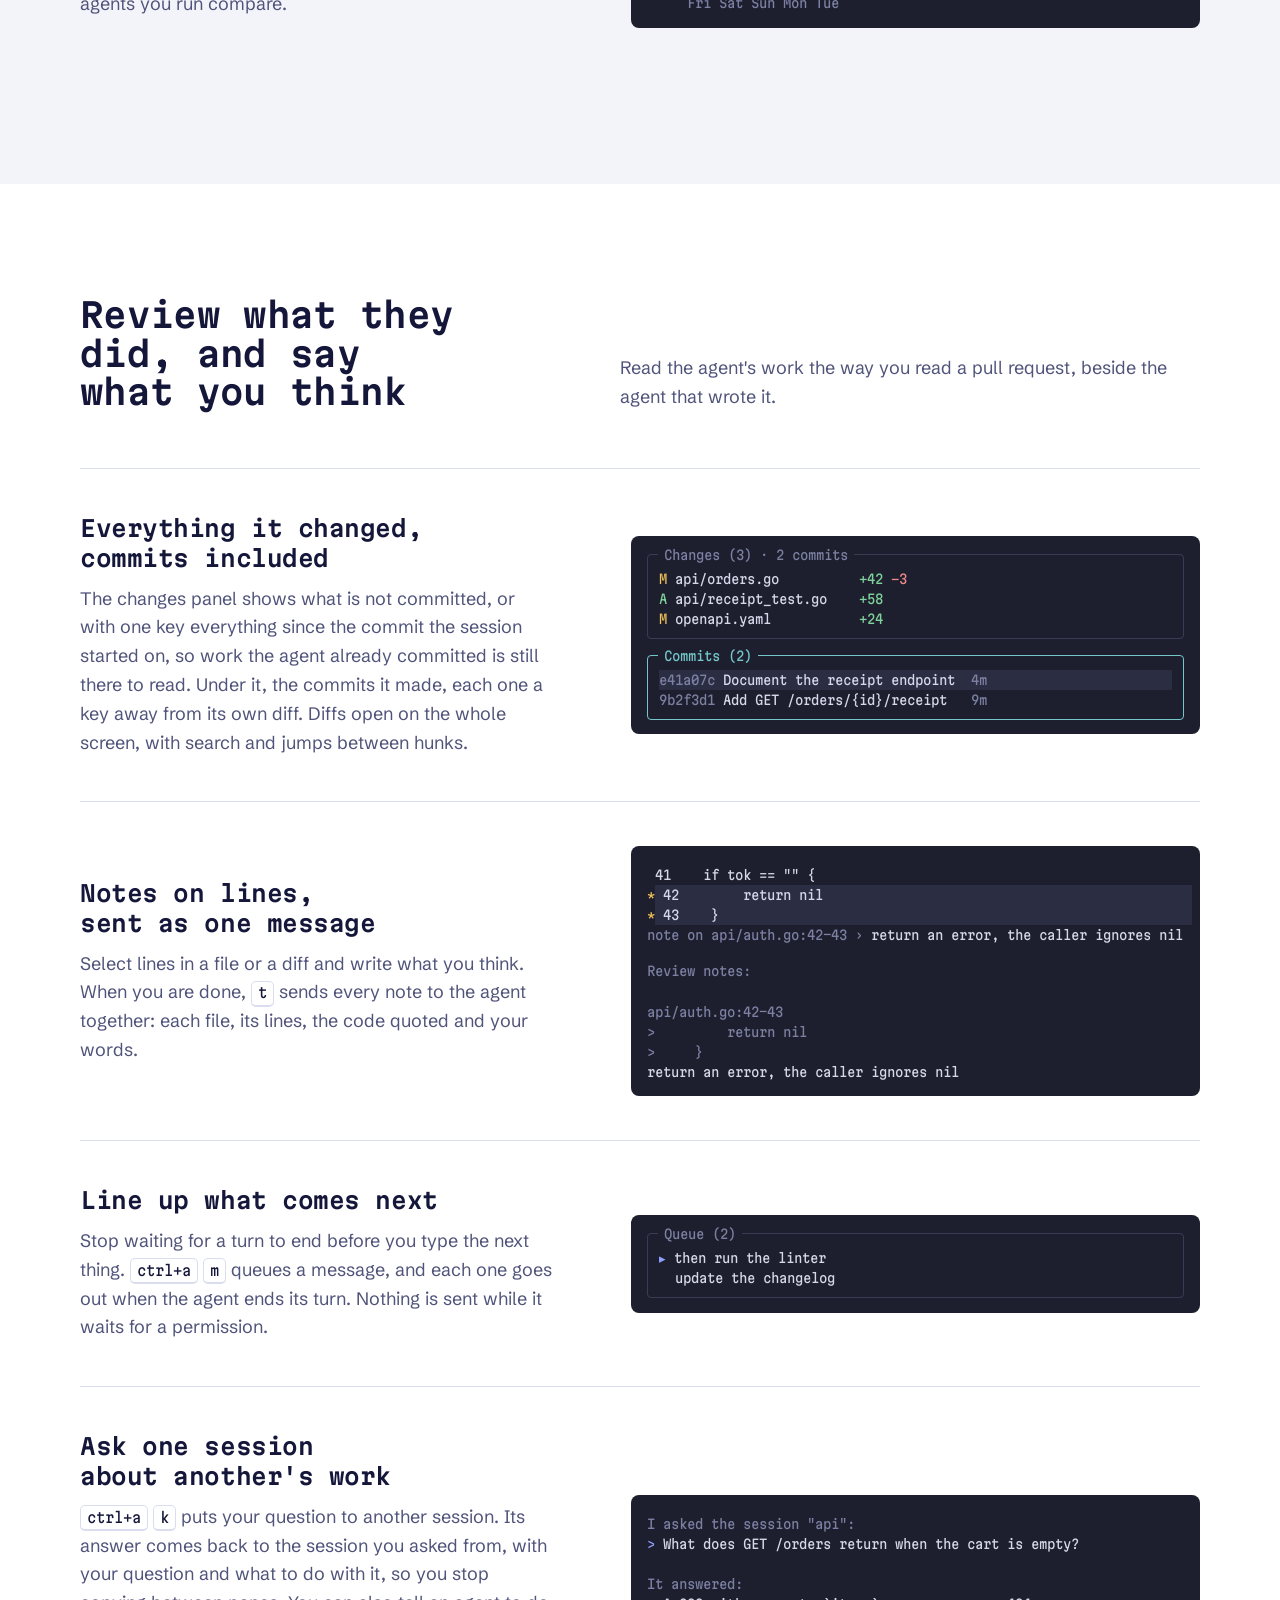
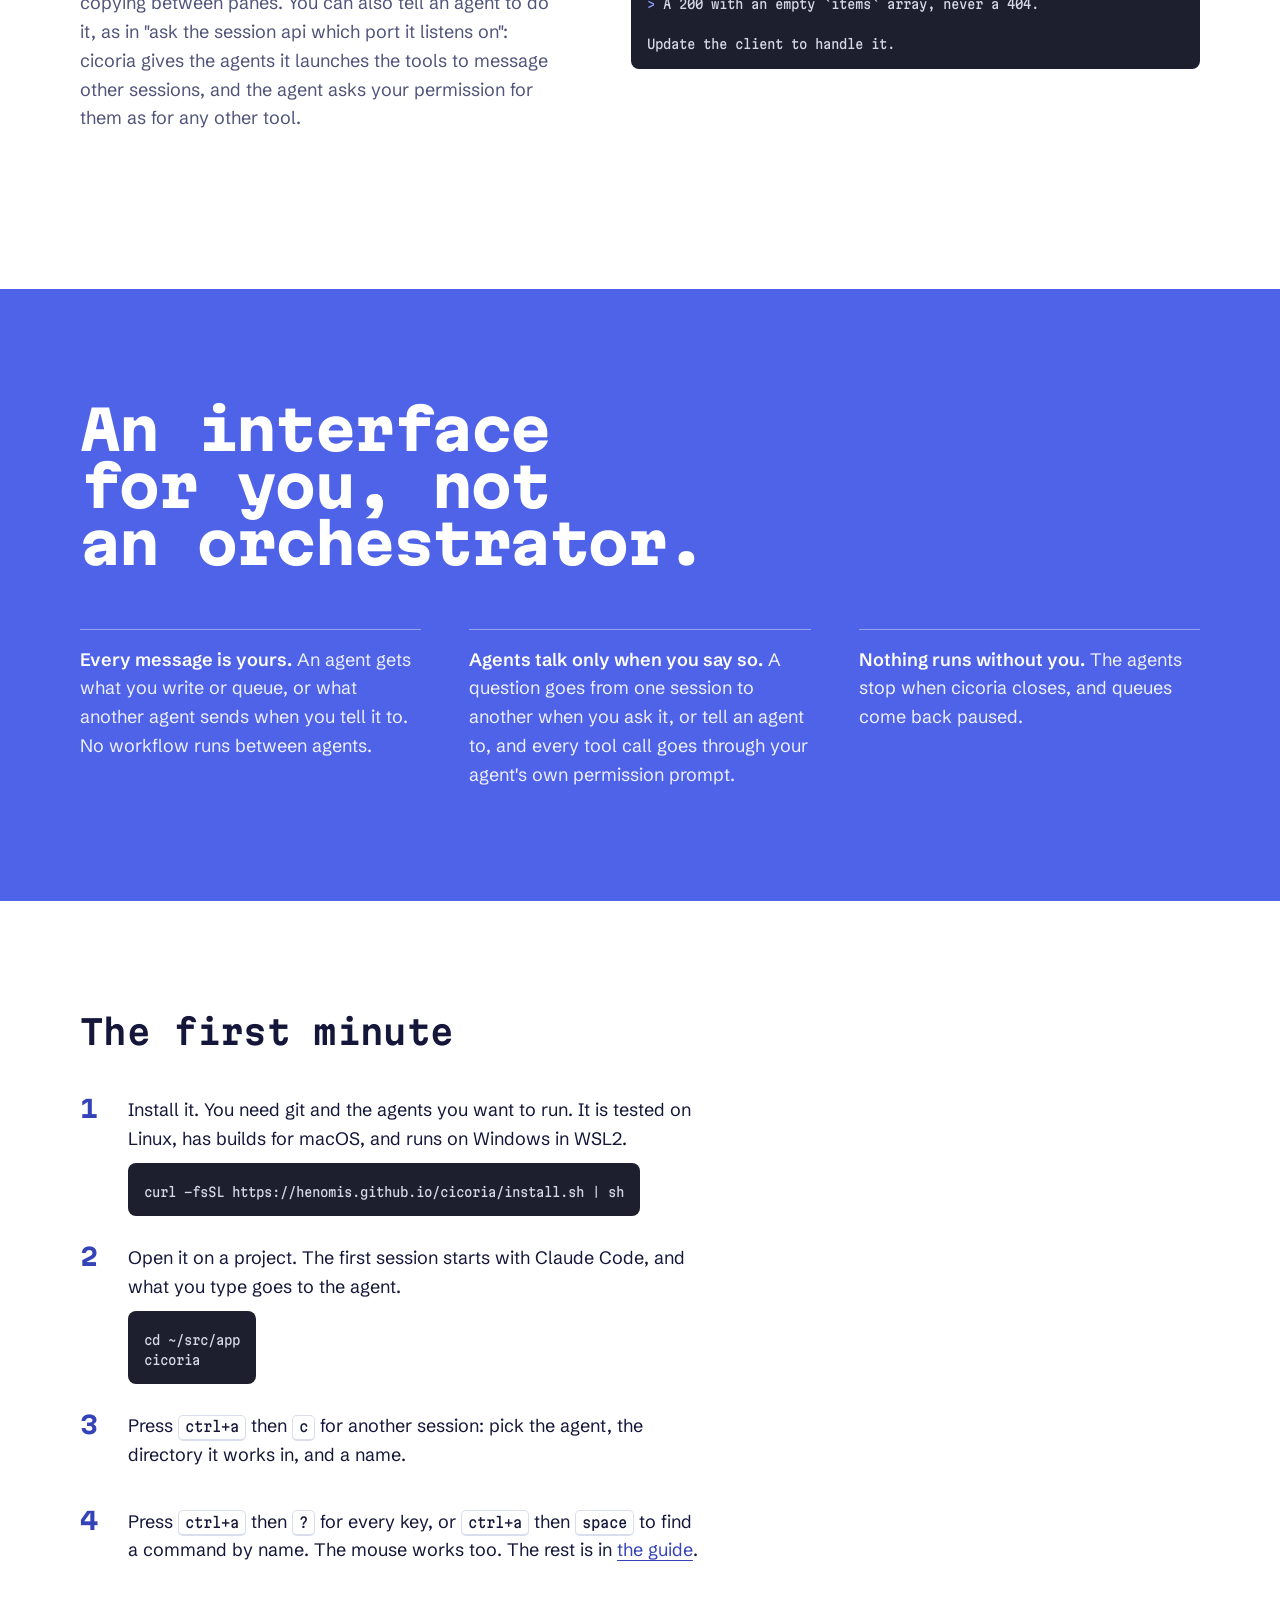
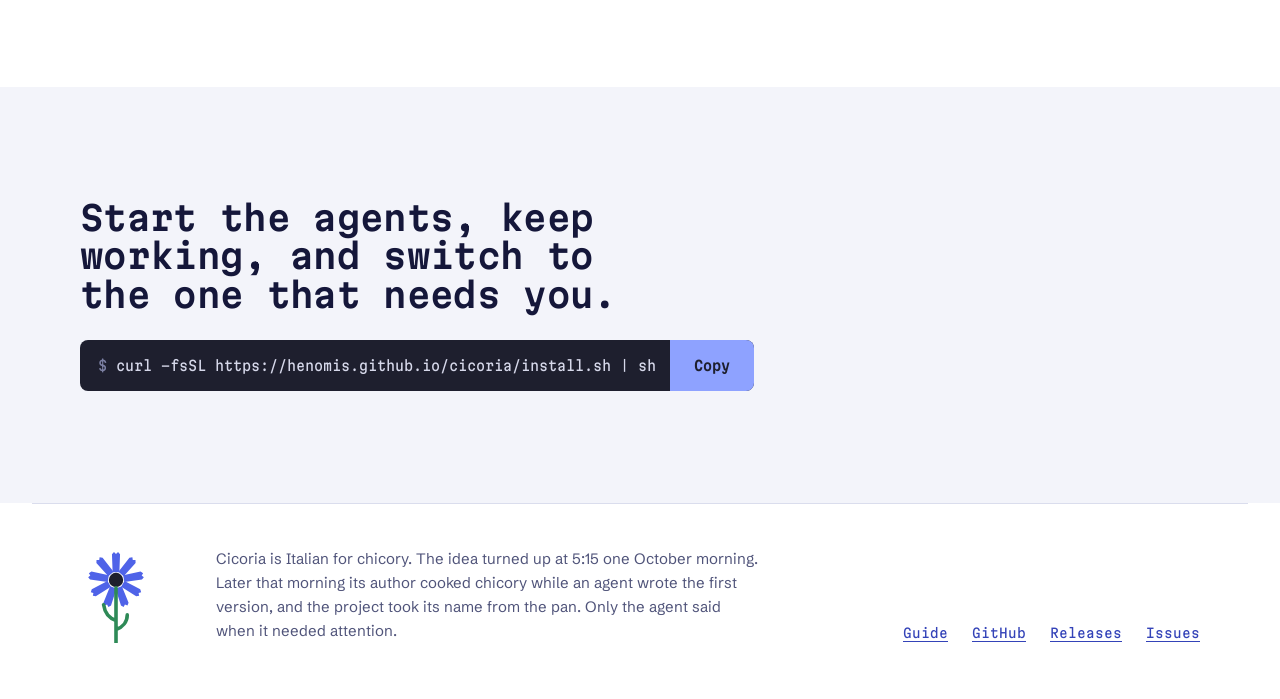
==== commit bc16b6a2: "Show the board, the timeline, Stats and the run box on the web page The landing page stopped at v0.0" ====
--- a/web/index.html
+++ b/web/index.html
@@ -76,12 +76,11 @@
   <section class="band">
     <div class="wrap">
       <div class="intro">
-        <h2>A real session, one minute long</h2>
-        <p>Recorded in a terminal, with the real Claude Code running inside cicoria.</p>
+        <h2>See it at work</h2>
+        <p>Watch cicoria run real coding agents side by side.</p>
       </div>
       <figure class="recording" style="margin:0">
-        <video src="demo.mp4" poster="demo.jpg" width="1600" height="900" muted loop playsinline controls preload="metadata" aria-label="A recorded cicoria session"></video>
-        <figcaption>Claude Code writes a small Go HTTP server while a README waits in the queue. A second session, split below, counts the lines of main.go. A note on the diff then asks the first session for a new endpoint, and it adds it.</figcaption>
+        <iframe src="https://www.youtube-nocookie.com/embed/Ldzc9oAjnls?rel=0&amp;iv_load_policy=3&amp;playsinline=1&amp;controls=1" title="cicoria demo" width="1600" height="900" loading="lazy" allow="accelerometer; encrypted-media; picture-in-picture; fullscreen" referrerpolicy="strict-origin-when-cross-origin" allowfullscreen></iframe>
       </figure>
     </div>
   </section>
@@ -124,6 +123,19 @@
 <span class="g">3f9c2e1</span></pre></div>
         </div>
       </div>
+
+      <div class="ability">
+        <div>
+          <h3>Run a command without leaving the agent</h3>
+          <p><kbd>ctrl+a</kbd> <kbd>!</kbd> runs a command such as <code>make build</code> in the background, in the directory of the session on screen, with its port. The status bar says when it is done or how it failed, and <kbd>ctrl+a</kbd> <kbd>.</kbd> shows its output.</p>
+        </div>
+        <div class="term">
+          <pre><span class="d">run in ~/src/shop ›</span> make build</pre>
+          <pre><span class="d">▸ make build</span>
+<span class="g">✓ make build done (4s)</span>
+<span class="r">✕ make test: exit 2 (11s)</span></pre>
+        </div>
+      </div>
     </div>
   </section>
 
@@ -170,7 +182,61 @@
     </div>
   </section>
 
-  <section class="band band-shade" aria-labelledby="steer">
+  <section class="band band-shade" aria-labelledby="see">
+    <div class="wrap">
+      <div class="intro">
+        <h2 id="see">See where you stand, and how it went</h2>
+        <p>Three screens put every session in one view, so you do not read the agents' consoles one by one to find out.</p>
+      </div>
+
+      <div class="ability">
+        <div>
+          <h3>A board of what each session needs</h3>
+          <p><kbd>ctrl+a</kbd> <kbd>0</kbd> shows your backlog next to every session, in a column for what it needs from you. Write a card for work not started yet; it becomes a session, in a worktree of its own if you like, only when you start it.</p>
+        </div>
+        <div class="term">
+          <pre><span class="d">Backlog         ▲ Needs you      ● Working        ✓ To review</span>
+□ rate limiter  <span class="w">api         2m</span>   <span class="g">web        12m</span>   <span class="b">docs</span>
+□ dark mode     <span class="d">Bash: npm test</span>   <span class="d">wt · 3 files</span>     <span class="d">2 commits</span></pre>
+        </div>
+      </div>
+
+      <div class="ability">
+        <div>
+          <h3>A timeline of what happened, and what you did</h3>
+          <p><kbd>ctrl+a</kbd> <kbd>e</kbd> draws a bar for each session over time, in the colour of what its agent did, and under it a log in words of your answers, messages and notes, with what came of each one and how long agents waited for you.</p>
+        </div>
+        <div class="term">
+          <pre><span class="d">timeline  12:39 → now · agents waited for you 11m</span>
+api  <span class="g">██████</span><span class="w">███</span><span class="g">███████</span><span class="b">█</span><span class="d">█████</span><span class="g">████</span><span class="w">██</span>
+web  <span class="g">█████████</span><span class="b">█</span><span class="d">███████</span><span class="g">███████</span><span class="r">█</span>
+<span class="d">13:05</span> api ↵ answered “Yes” · it waited 6m
+<span class="d">13:41</span> api › sent review notes → done in 28m, 3 files</pre>
+        </div>
+      </div>
+
+      <div class="ability">
+        <div>
+          <h3>Stats of how your work went, over days</h3>
+          <p><kbd>ctrl+a</kbd> <kbd>i</kbd> charts today, the last week or the last month: when you work with agents, how long their turns take, how long they wait for you and sit idle after a turn, how often more than one works at once, and how the agents you run compare.</p>
+        </div>
+        <div class="term">
+          <pre><span class="d">turns per day</span>
+<span class="d">60 ┤</span>                 <span class="b">███</span>
+<span class="d">   ┤</span> <span class="b">▃▃▃</span>             <span class="b">███</span>
+<span class="d"> 0 ┤</span> <span class="b">███</span>         <span class="b">▅▅▅</span> <span class="b">███</span>
+<span class="d">     Fri Sat Sun Mon Tue</span>
+
+<span class="d">agents at once, the most in a day</span>
+<span class="d"> 2 ┤</span> <span class="g">███</span>
+<span class="d"> 1 ┤</span> <span class="g">███</span>         <span class="g">███ ███</span>
+<span class="d">     Fri Sat Sun Mon Tue</span></pre>
+        </div>
+      </div>
+    </div>
+  </section>
+
+  <section class="band" aria-labelledby="steer">
     <div class="wrap">
       <div class="intro">
         <h2 id="steer">Review what they did, and say what you think</h2>
@@ -224,7 +290,7 @@
       <div class="ability">
         <div>
           <h3>Ask one session about another's work</h3>
-          <p><kbd>ctrl+a</kbd> <kbd>k</kbd> puts your question to another session. Its answer comes back to the session you asked from, with your question and what to do with it, so you stop copying between panes.</p>
+          <p><kbd>ctrl+a</kbd> <kbd>k</kbd> puts your question to another session. Its answer comes back to the session you asked from, with your question and what to do with it, so you stop copying between panes. You can also tell an agent to do it, as in "ask the session api which port it listens on": cicoria gives the agents it launches the tools to message other sessions, and the agent asks your permission for them as for any other tool.</p>
         </div>
         <div class="term">
           <pre><span class="d">I asked the session "api":</span>
--- a/web/site.css
+++ b/web/site.css
@@ -242,6 +242,7 @@
 .doc li { margin-bottom: 0.4em; }
 .doc pre { margin: 0 0 1.2em; background: var(--night); color: var(--term); border-radius: 8px; padding: 0.9rem 1.1rem; font-size: 0.8125rem; line-height: 1.55; overflow-x: auto; max-width: 48rem; }
 .doc pre .c { color: var(--t-dim); }
+.doc pre .tl-idle { color: var(--t-dim); } .doc pre .tl-work { color: var(--t-green); } .doc pre .tl-done { color: var(--t-blue); } .doc pre .tl-wait { color: var(--t-amber); } .doc pre .tl-fail { color: var(--t-red); }
 .table { overflow-x: auto; margin: 0 0 1.4em; max-width: 52rem; }
 table { border-collapse: collapse; width: 100%; font-size: 0.9375rem; line-height: 1.45; }
 th { text-align: left; font-weight: 600; padding: 0 1rem 0.55rem 0; border-bottom: 1px solid var(--ink); vertical-align: bottom; }
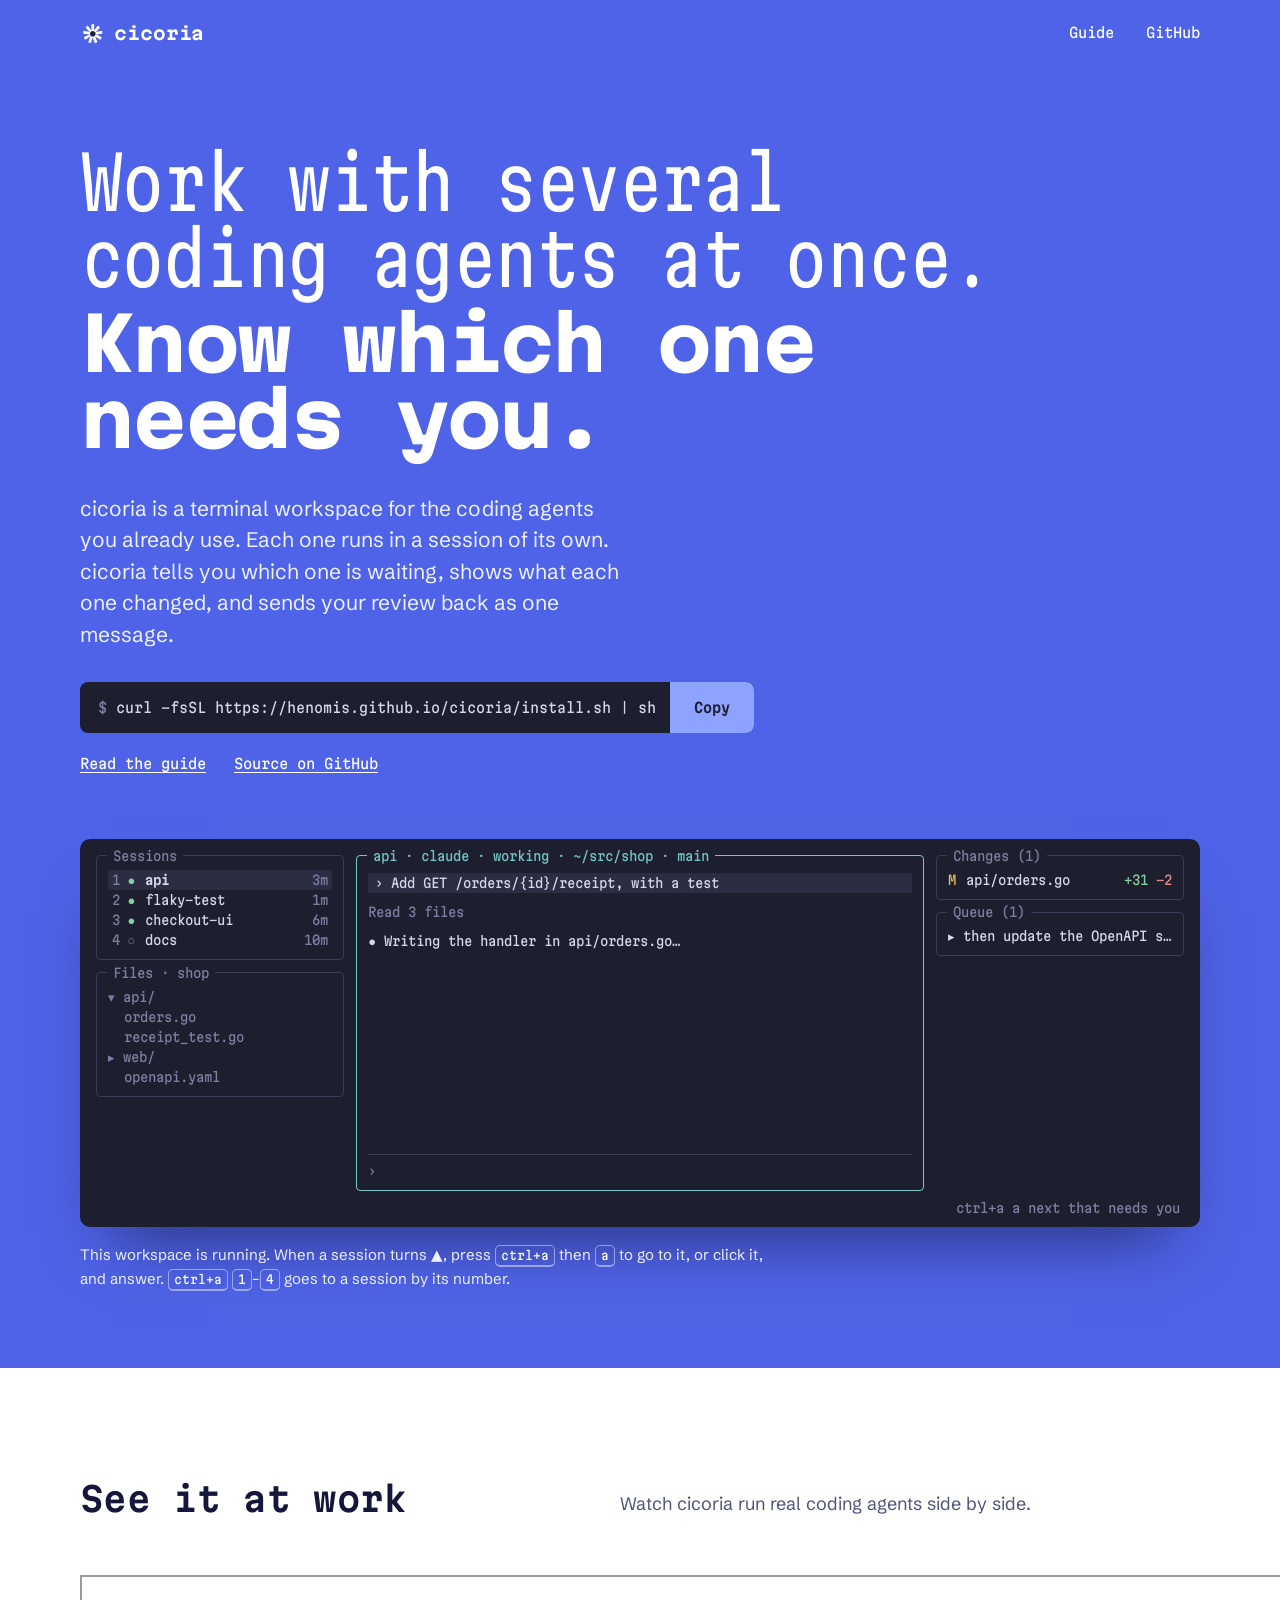
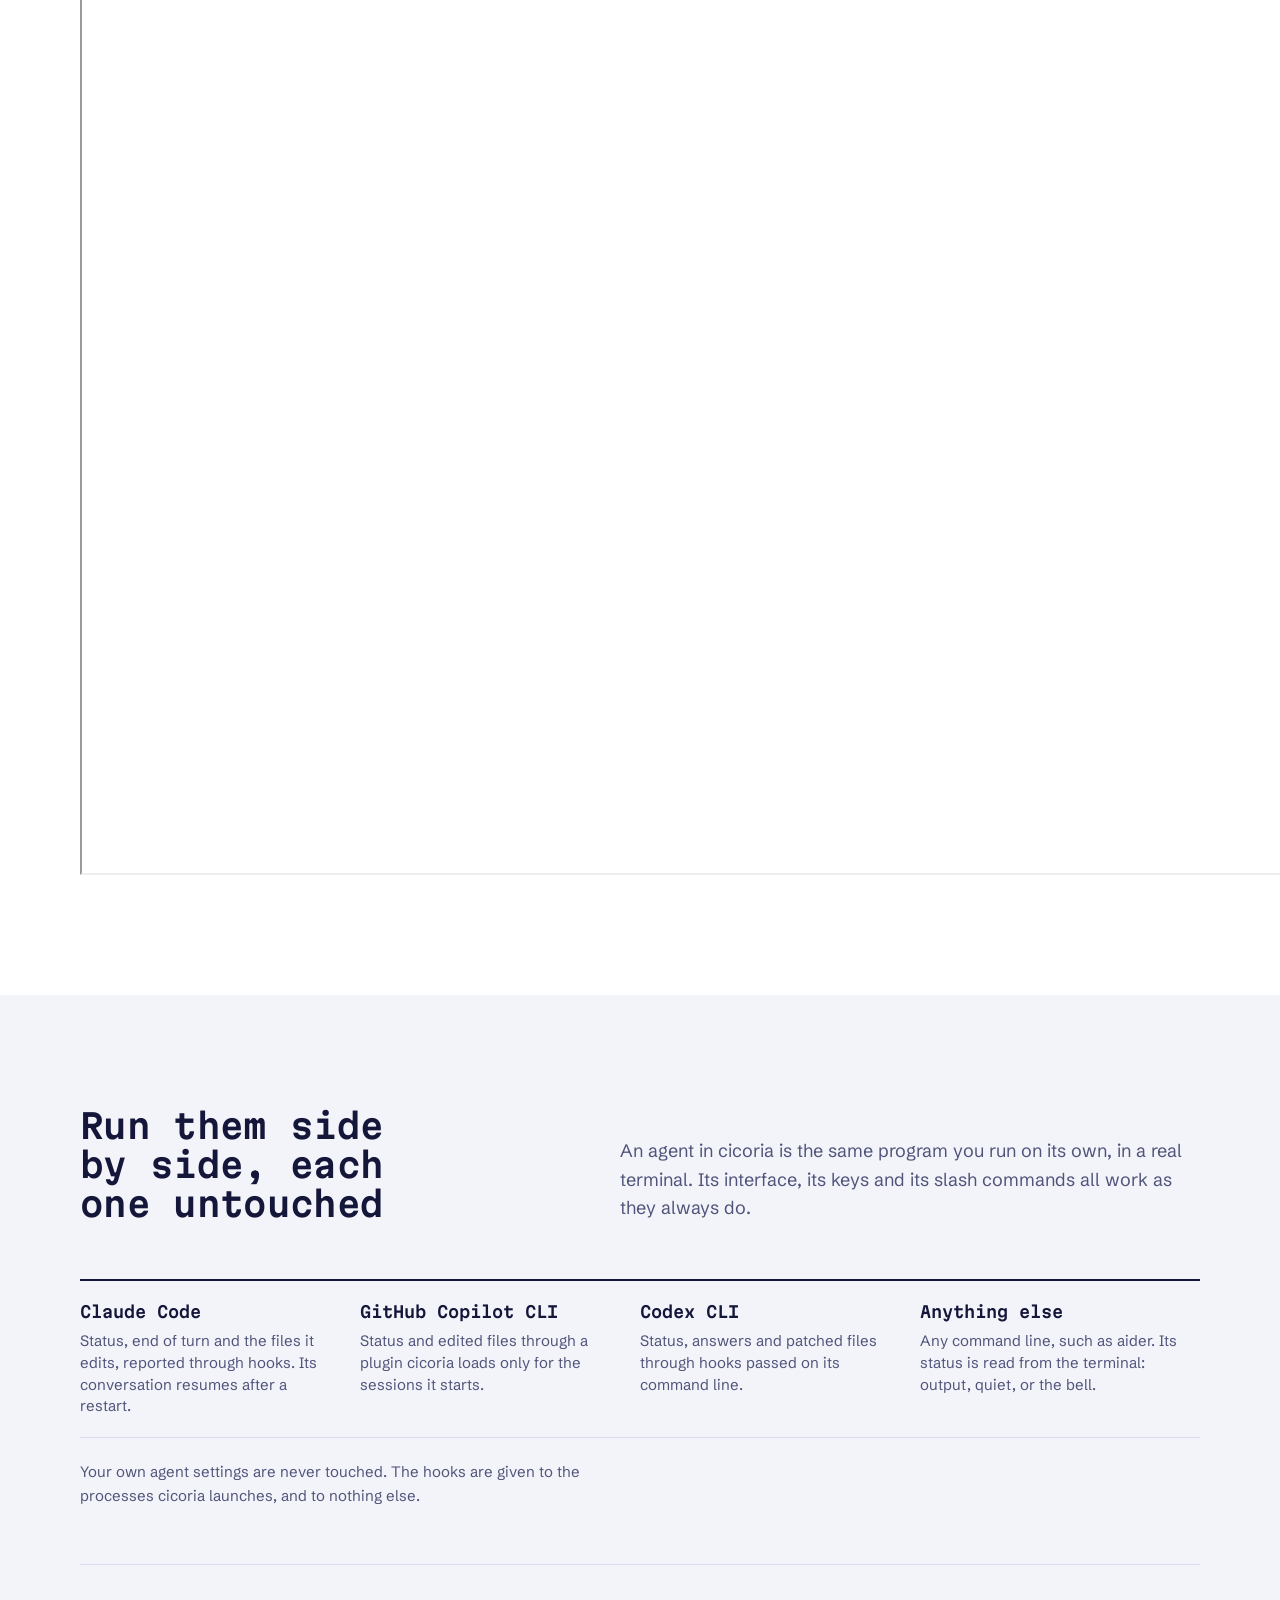
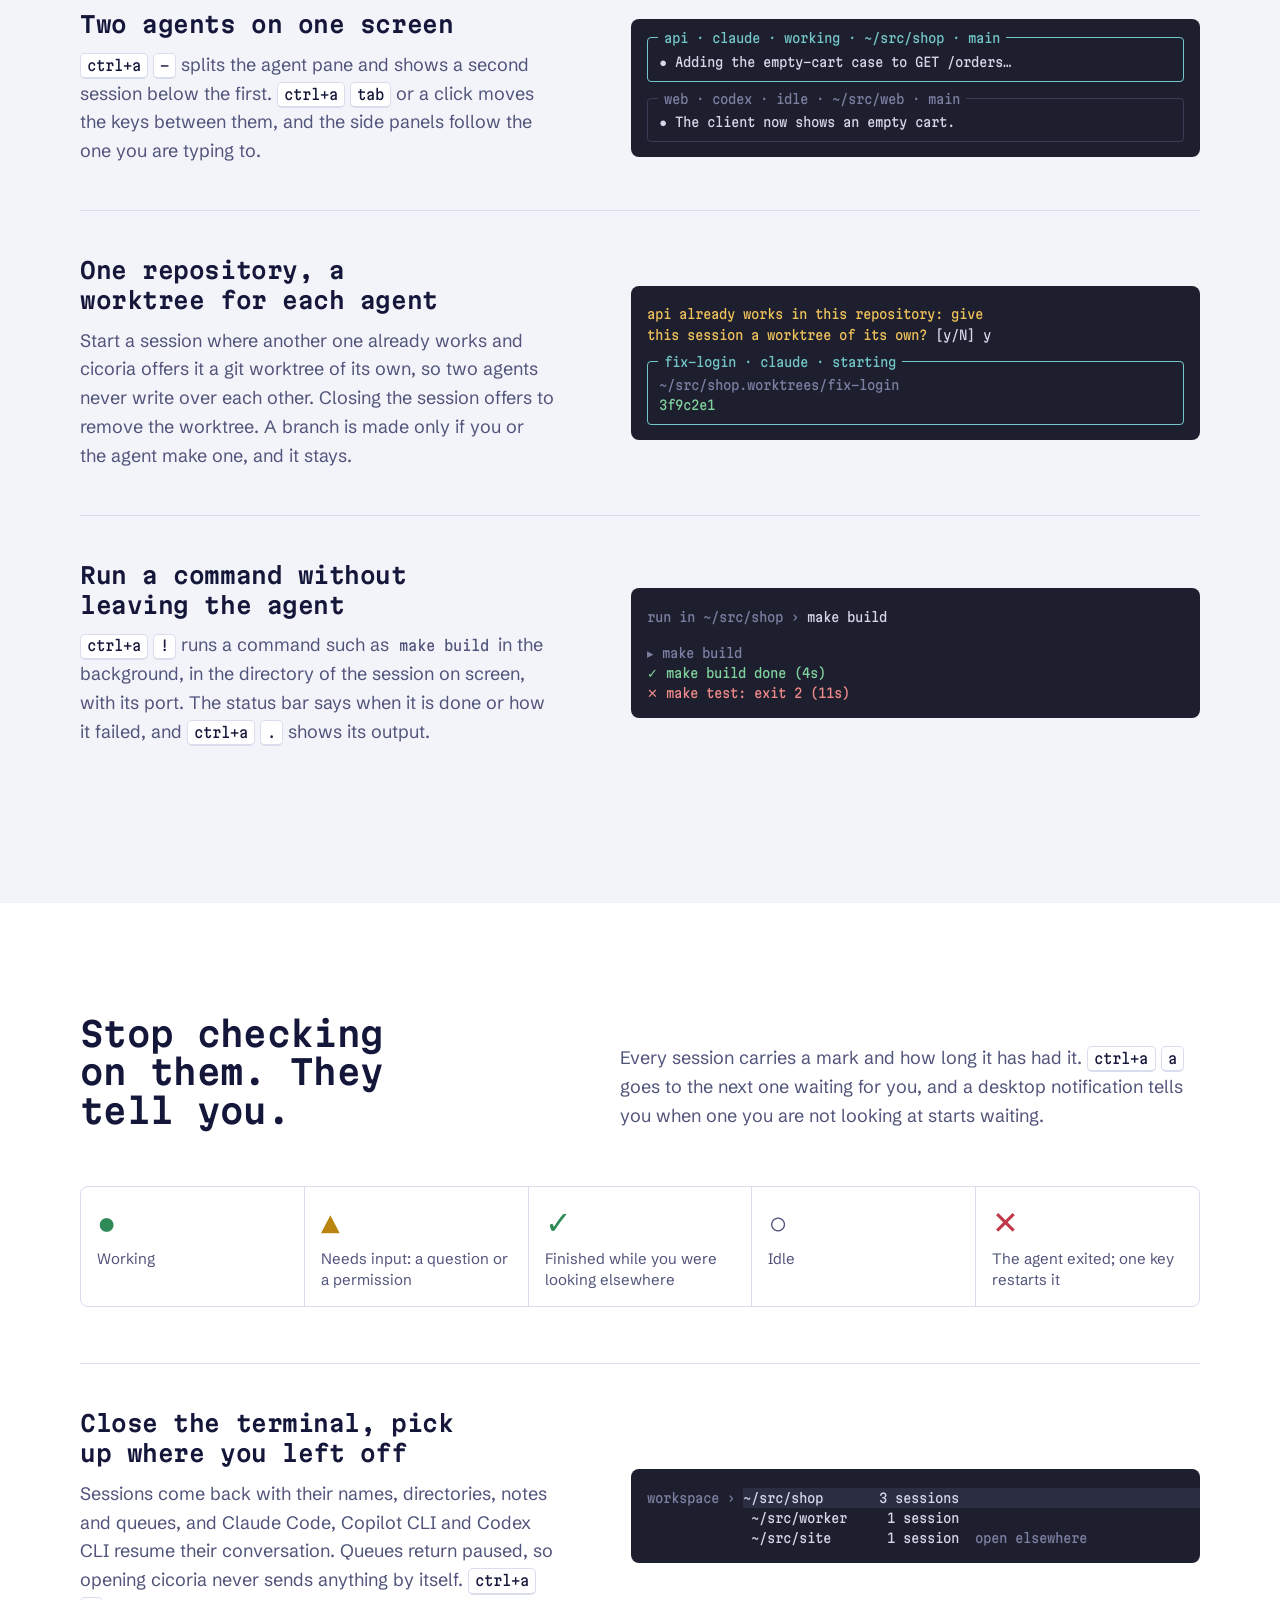
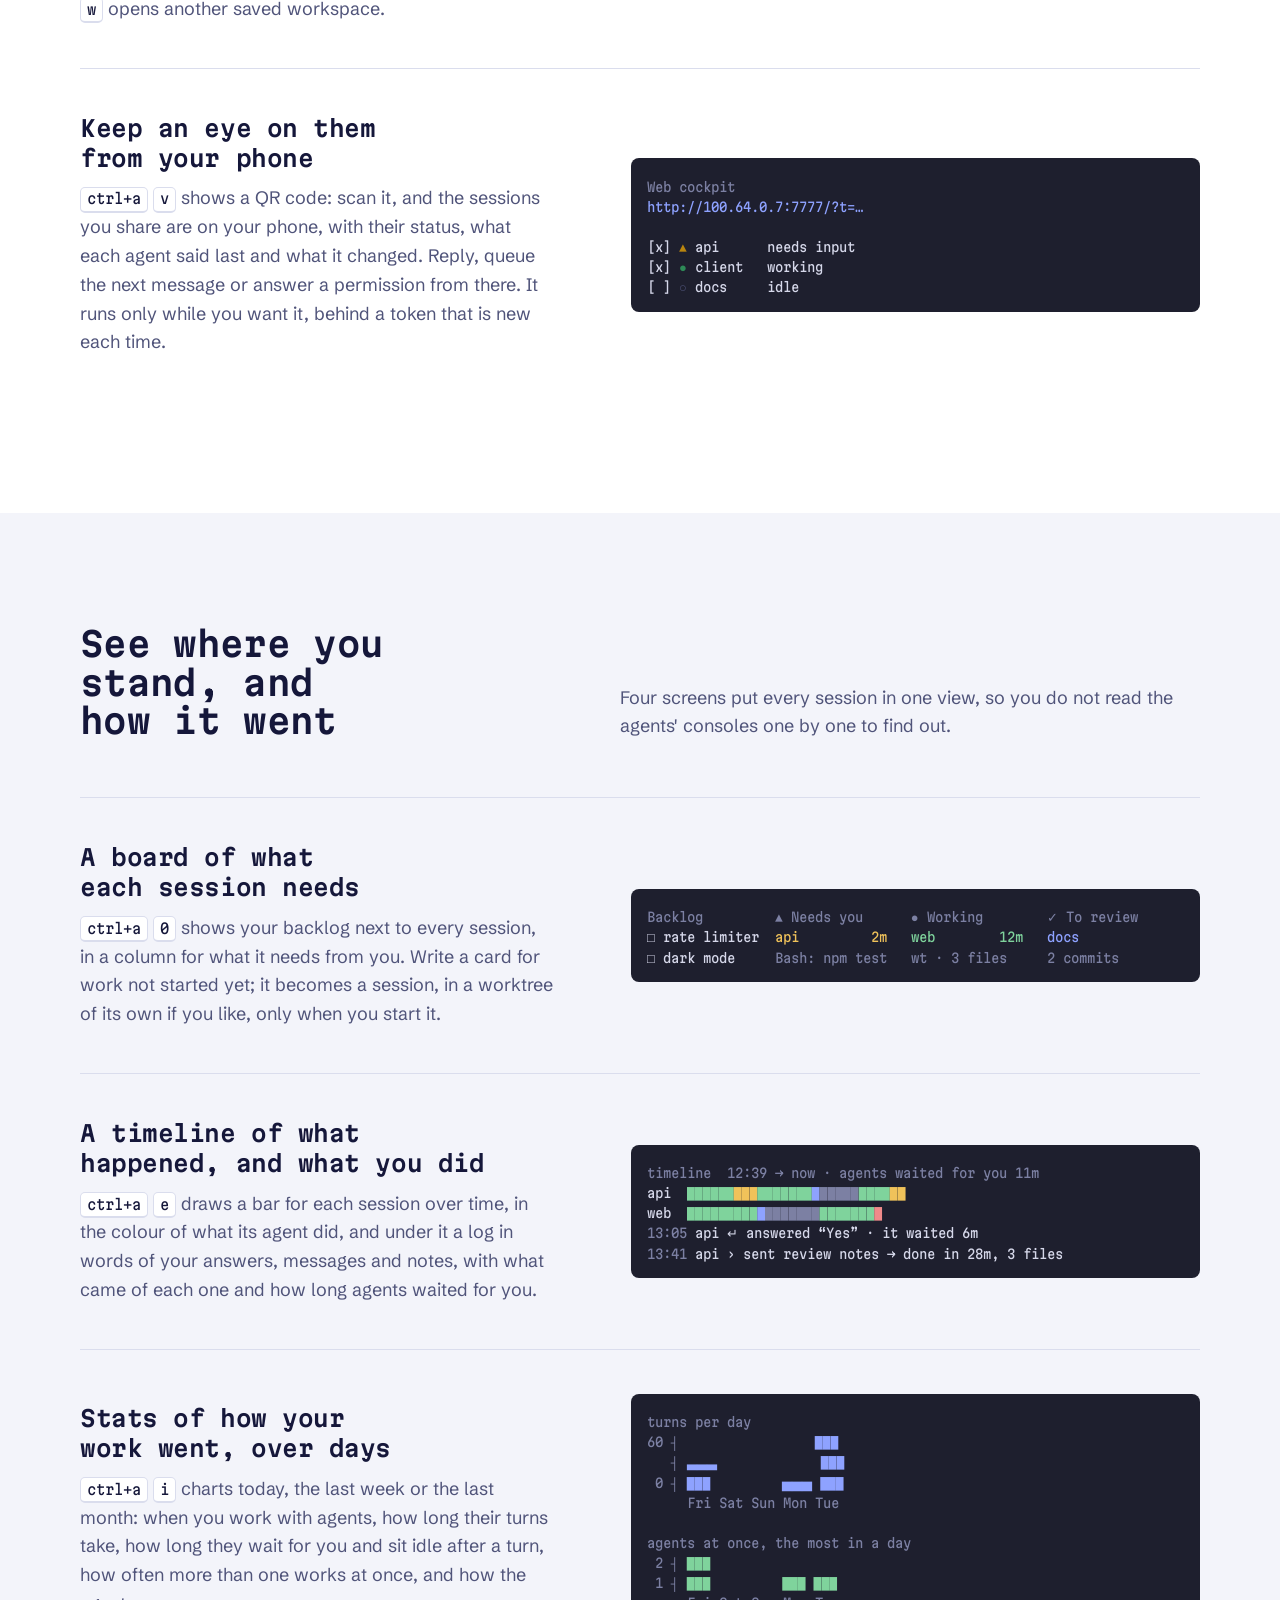
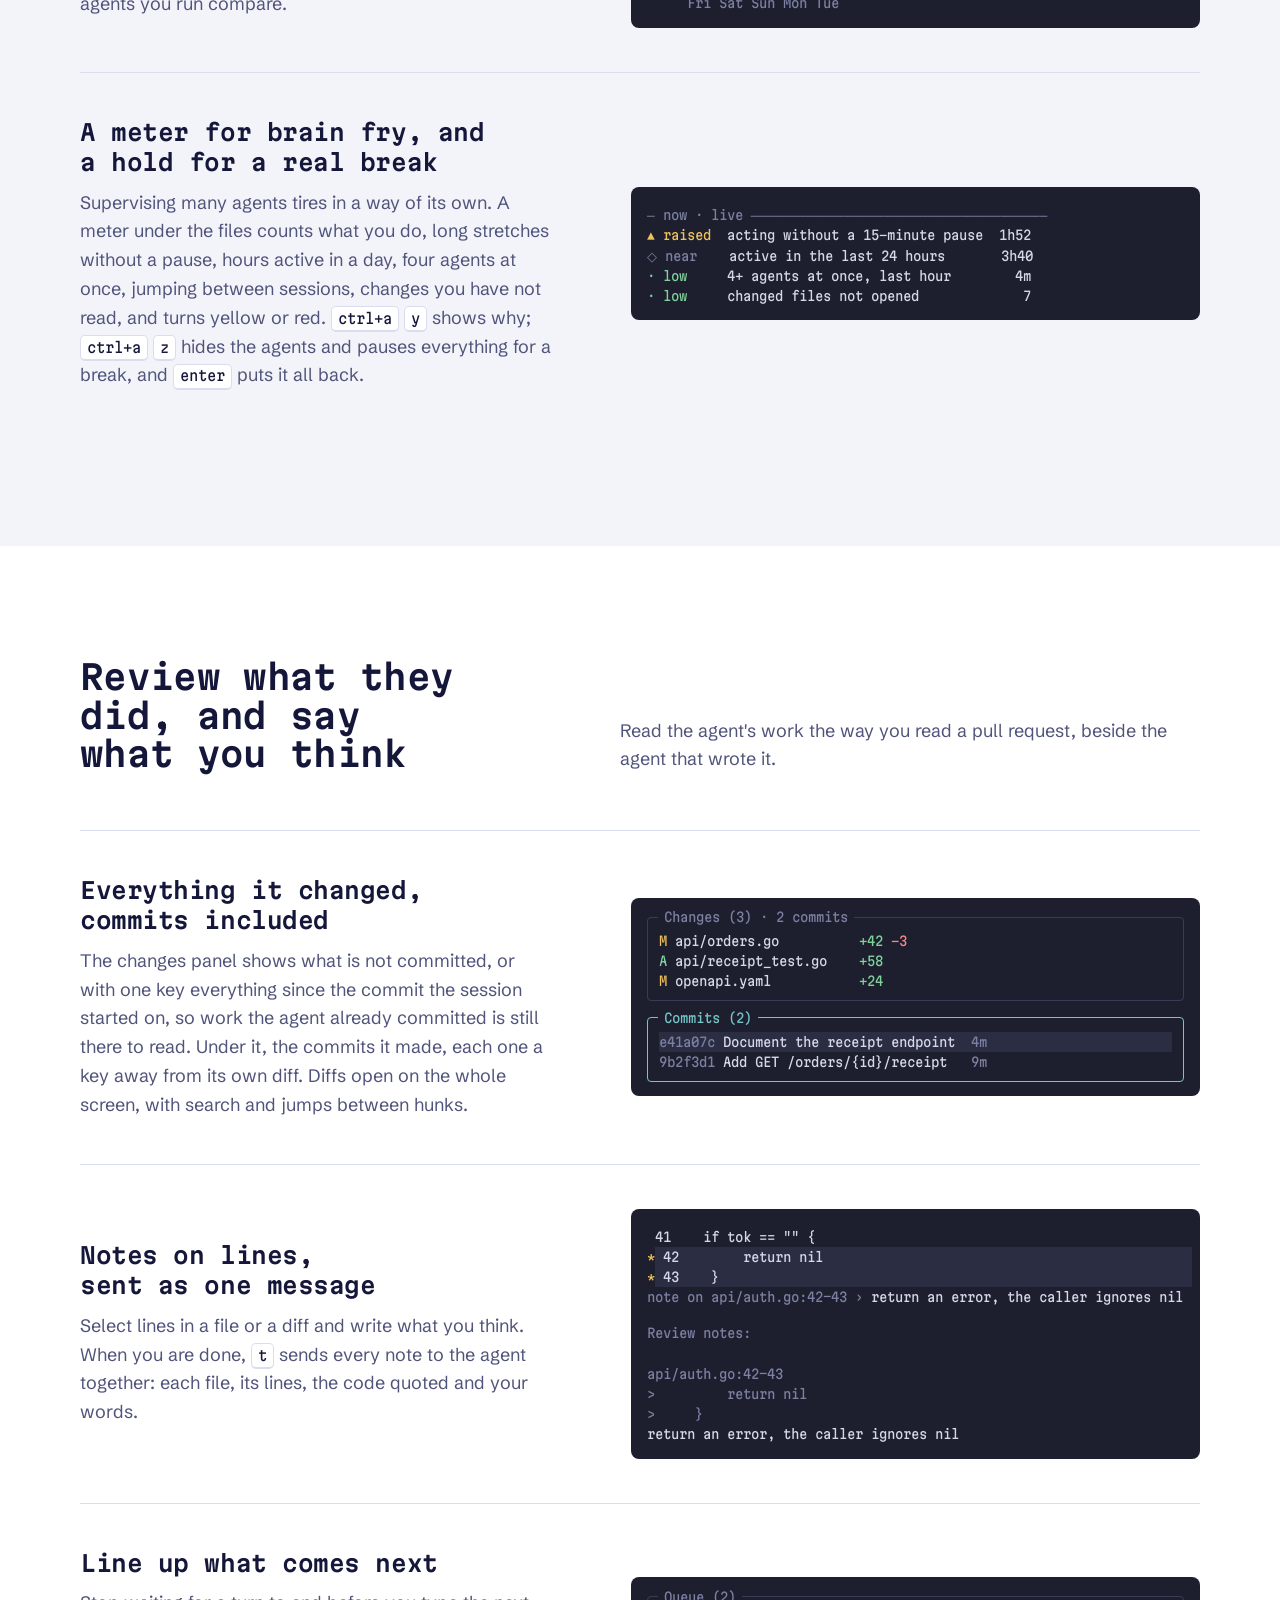
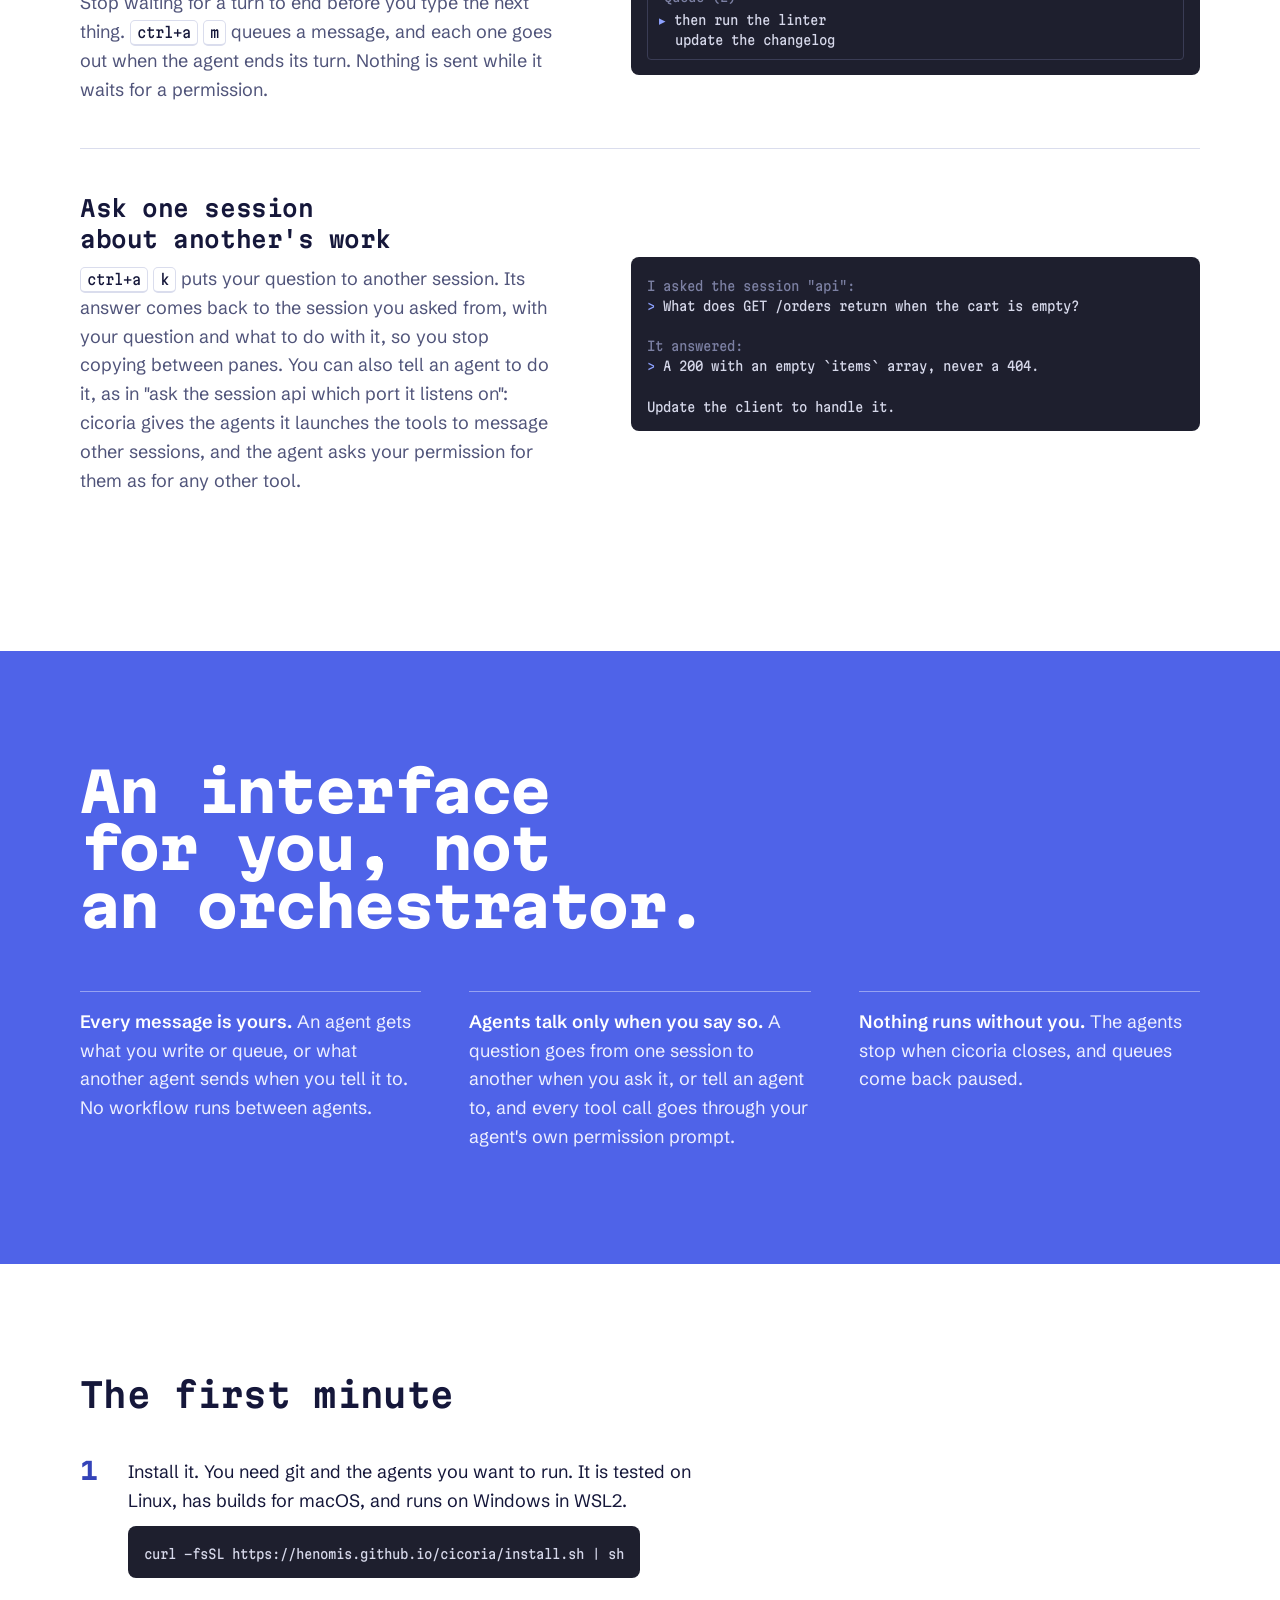
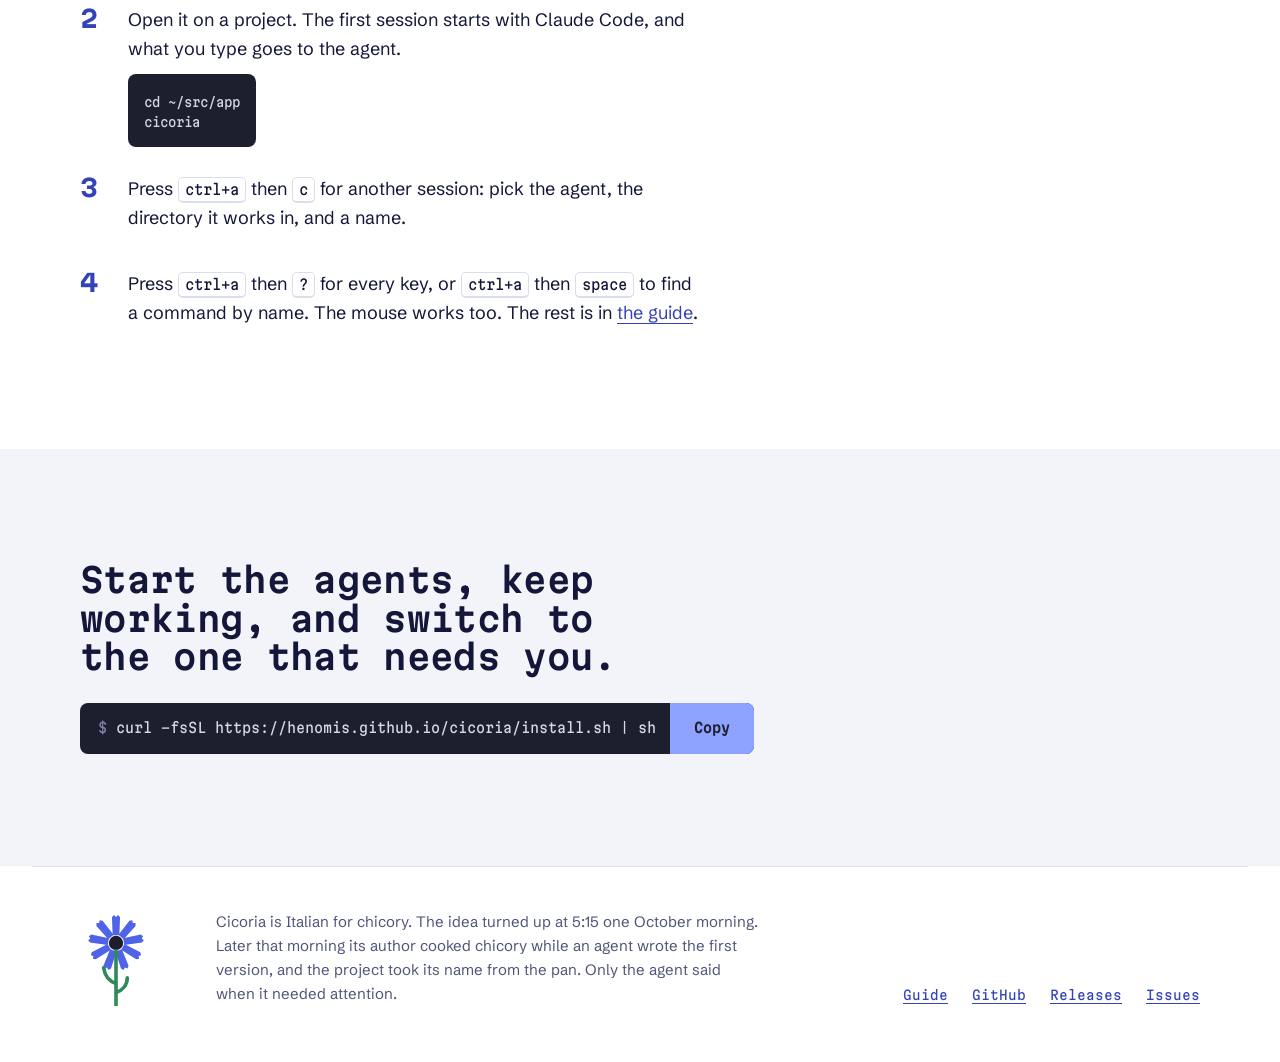
==== commit 66da0d52: "Health on the website: the meter, the health view, the hold The docs get a Health section (the rules" ====
--- a/web/index.html
+++ b/web/index.html
@@ -186,7 +186,7 @@
     <div class="wrap">
       <div class="intro">
         <h2 id="see">See where you stand, and how it went</h2>
-        <p>Three screens put every session in one view, so you do not read the agents' consoles one by one to find out.</p>
+        <p>Four screens put every session in one view, so you do not read the agents' consoles one by one to find out.</p>
       </div>
 
       <div class="ability">
@@ -231,6 +231,20 @@
 <span class="d"> 2 ┤</span> <span class="g">███</span>
 <span class="d"> 1 ┤</span> <span class="g">███</span>         <span class="g">███ ███</span>
 <span class="d">     Fri Sat Sun Mon Tue</span></pre>
+        </div>
+      </div>
+
+      <div class="ability">
+        <div>
+          <h3>A meter for brain fry, and a hold for a real break</h3>
+          <p>Supervising many agents tires in a way of its own. A meter under the files counts what you do, long stretches without a pause, hours active in a day, four agents at once, jumping between sessions, changes you have not read, and turns yellow or red. <kbd>ctrl+a</kbd> <kbd>y</kbd> shows why; <kbd>ctrl+a</kbd> <kbd>z</kbd> hides the agents and pauses everything for a break, and <kbd>enter</kbd> puts it all back.</p>
+        </div>
+        <div class="term">
+          <pre><span class="d">─ now · live ──────────────────────────────────────</span>
+<span class="w">▲ raised</span>  acting without a 15-minute pause  1h52
+<span class="d">◇ near</span>    active in the last 24 hours       3h40
+<span class="g">· low</span>     4+ agents at once, last hour        4m
+<span class="g">· low</span>     changed files not opened             7</pre>
         </div>
       </div>
     </div>
